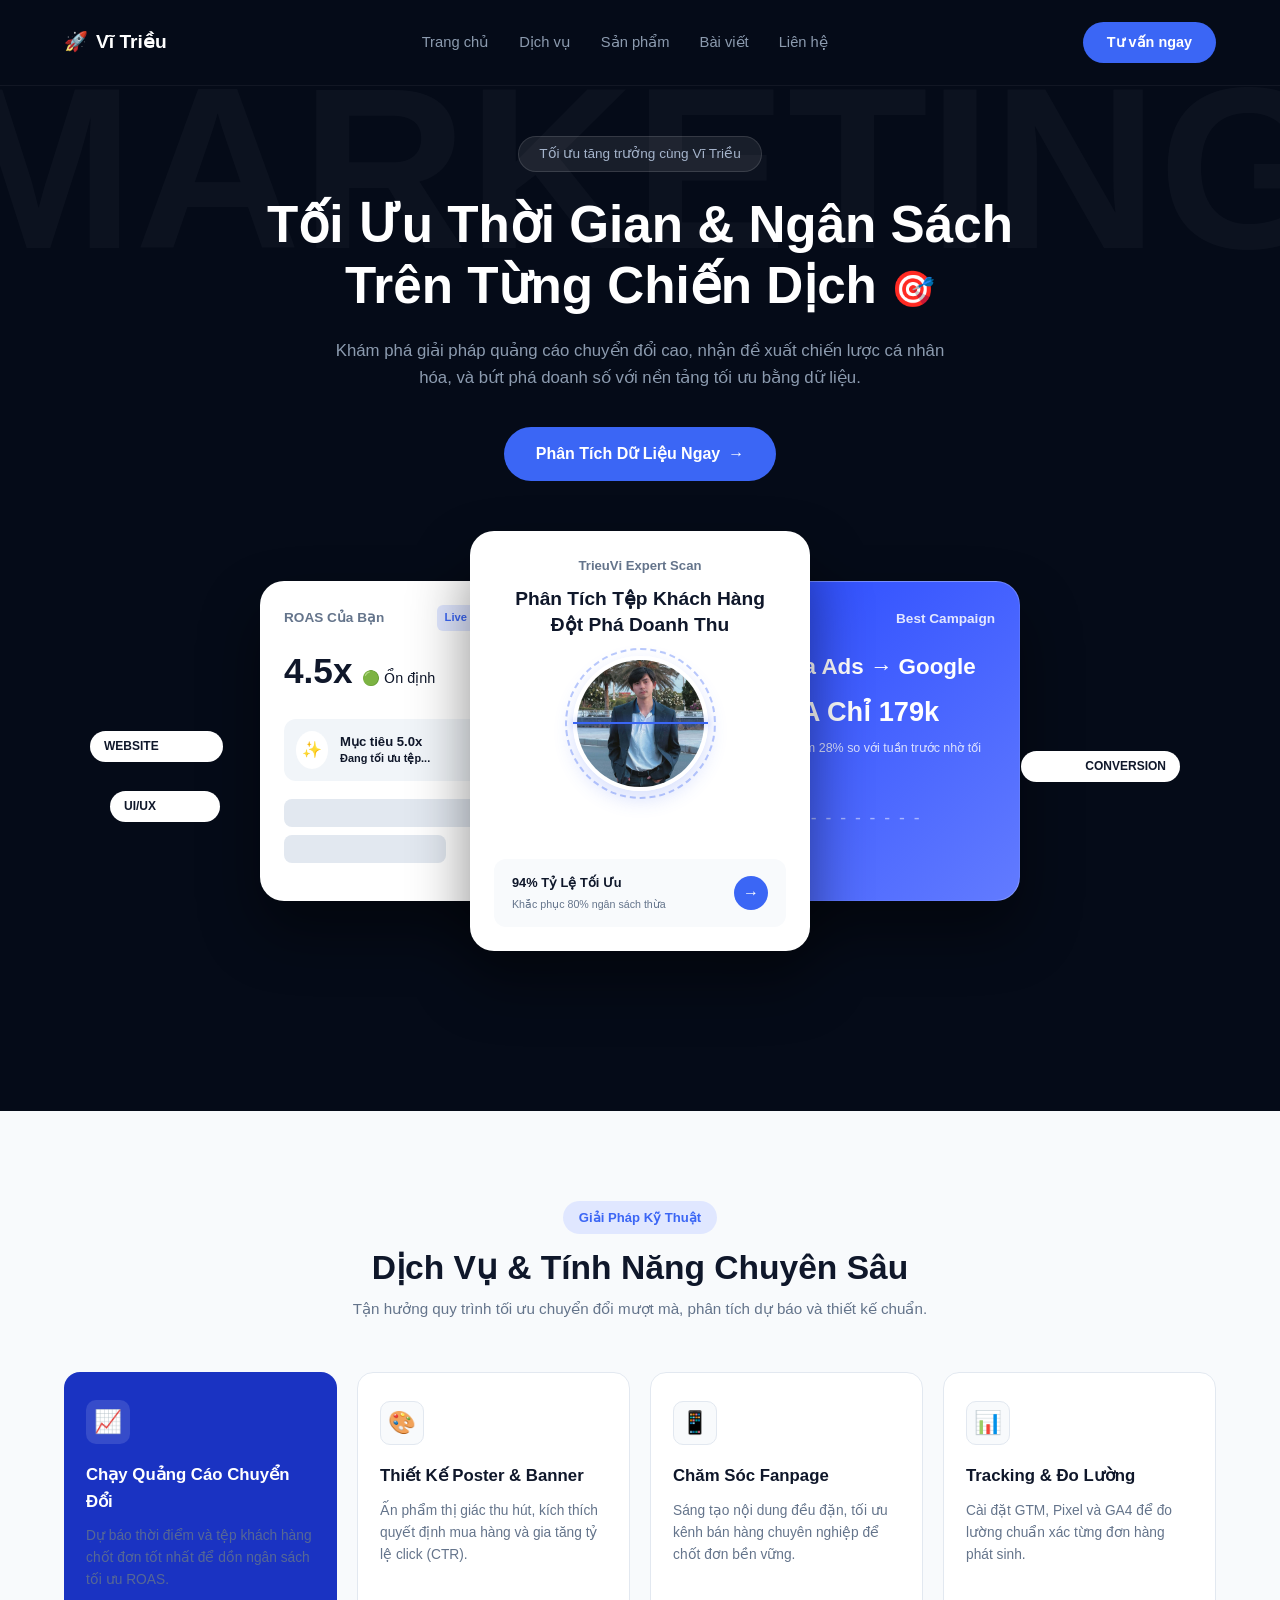
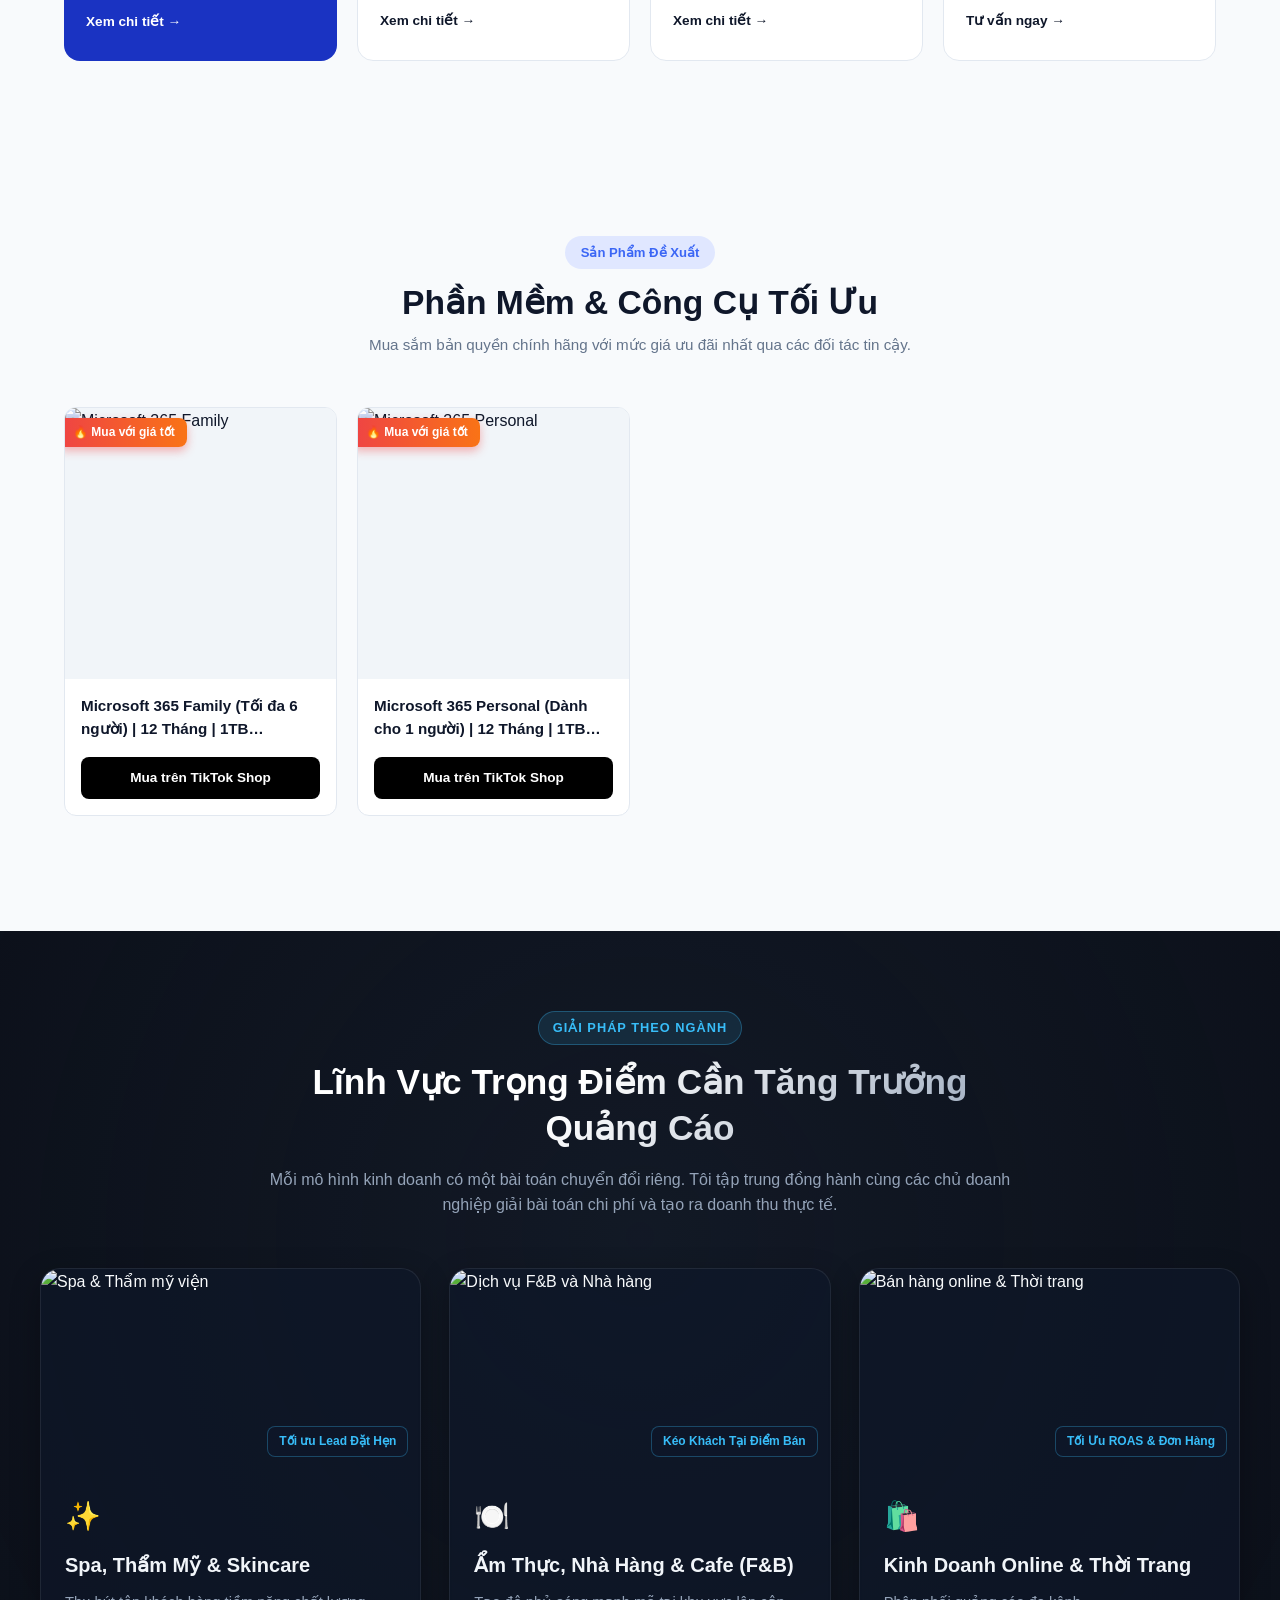
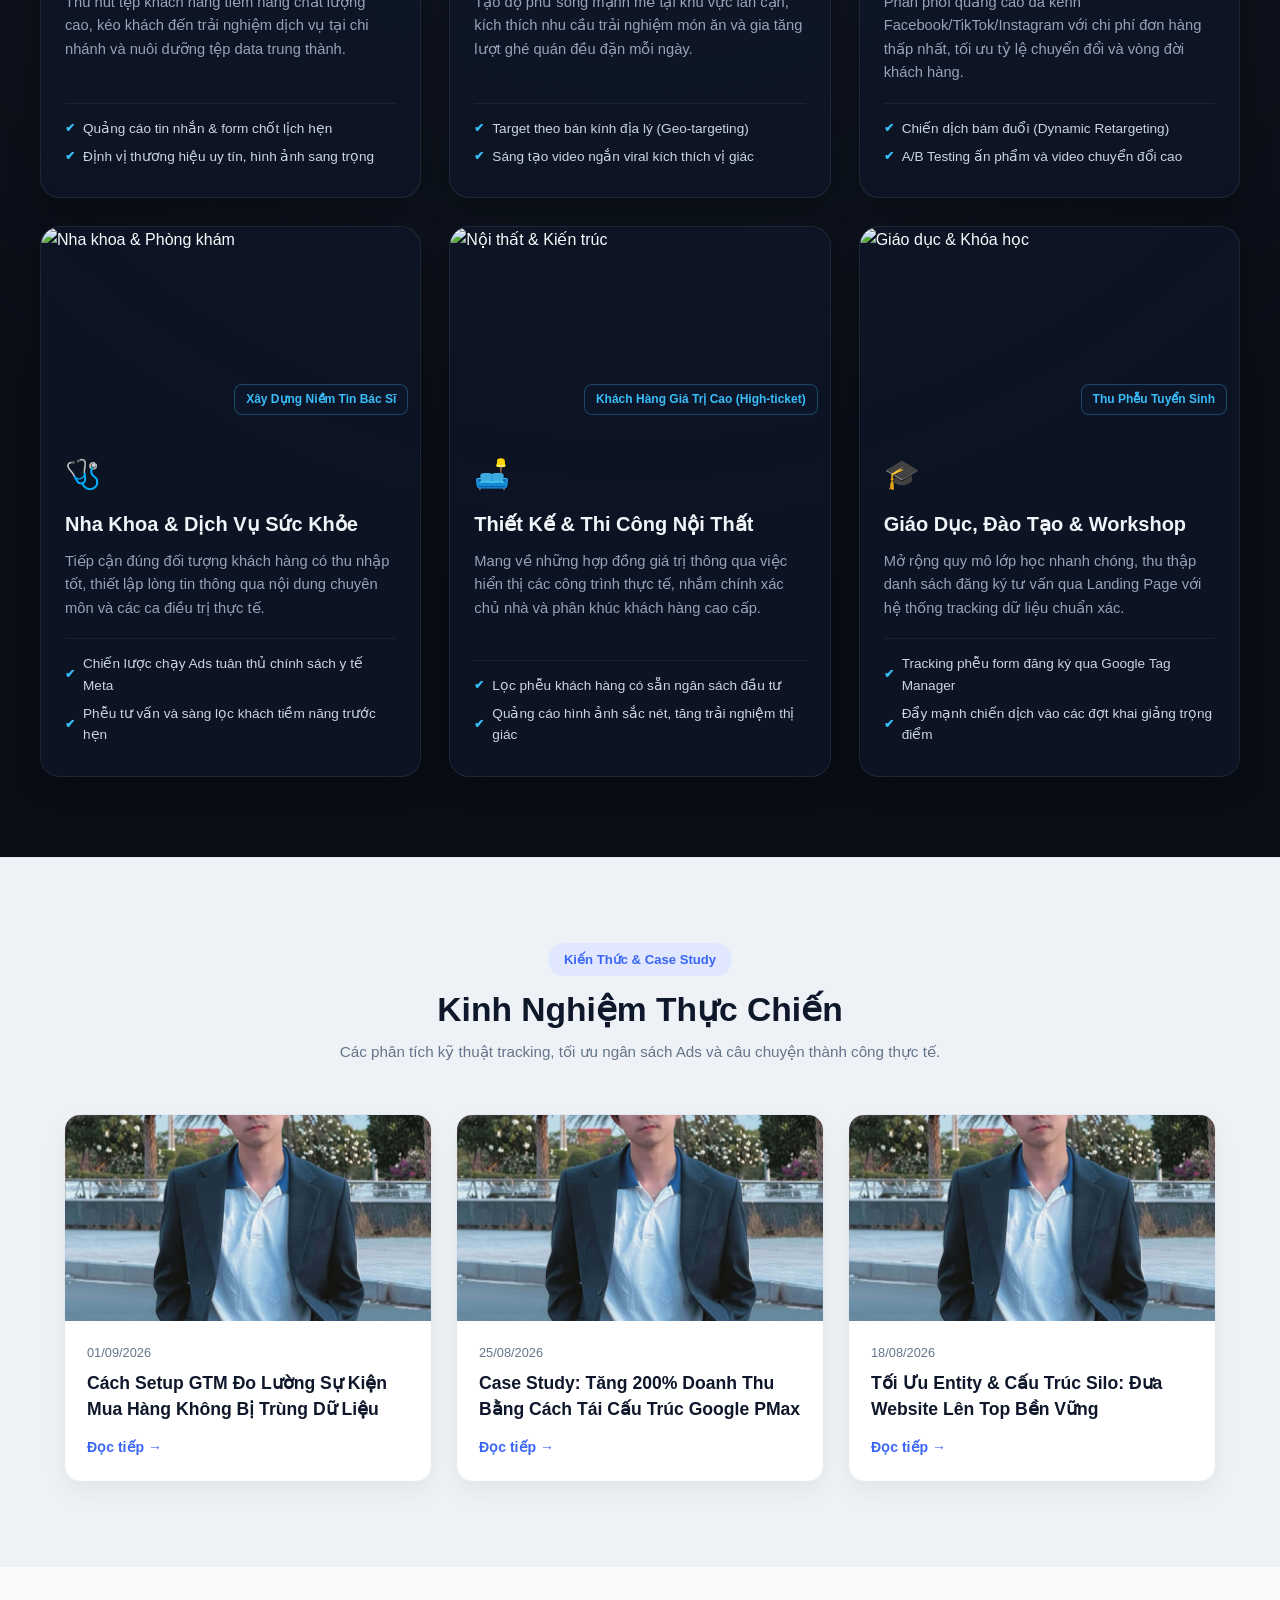
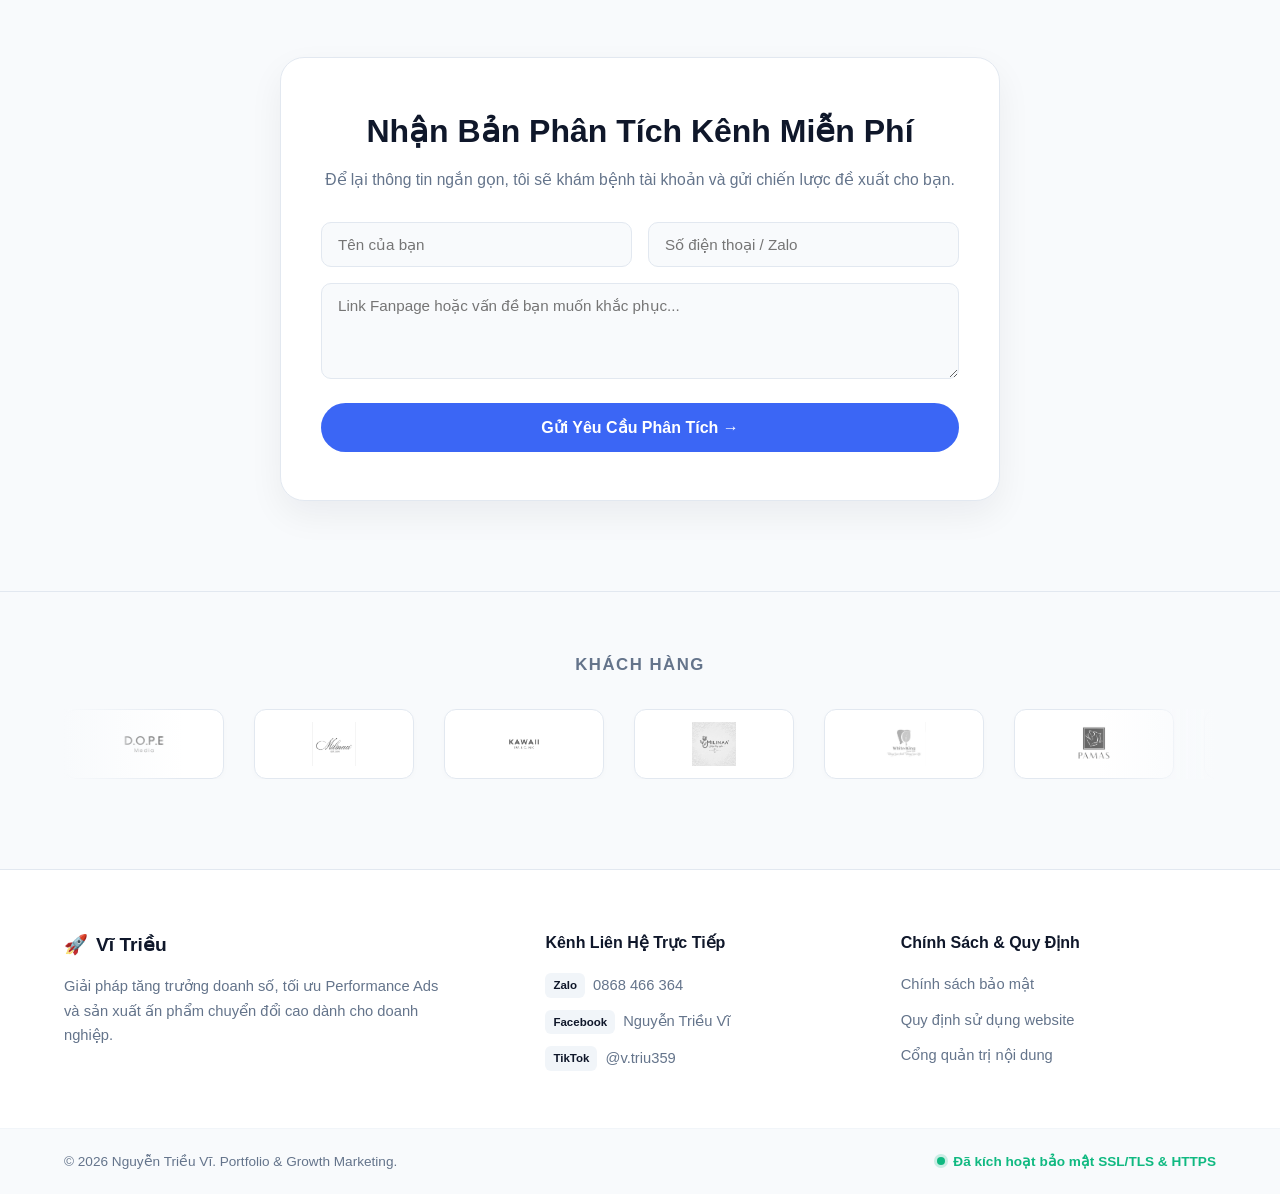
==== index.html @ 89d86435 "update thumbnail 2" ====
<!DOCTYPE html>
<html lang="vi">
<!DOCTYPE html>
<html lang="vi">
<!DOCTYPE html>
<html lang="vi">
<head>
  <meta charset="UTF-8">
  <meta name="viewport" content="width=device-width, initial-scale=1.0">
  <title>Nguyễn Triều Vĩ | Growth Marketing & Performance Ads</title>
  <meta name="description" content="Tối ưu chi phí quảng cáo, thiết kế ấn phẩm chuyển đổi cao và tracking chuẩn xác.">

  <!-- Open Graph / Facebook Thumbnail -->
  <meta property="og:type" content="website">
  <meta property="og:url" content="https://vitrieu.cloud/">
  <meta property="og:title" content="Nguyễn Triều Vĩ | Growth Marketing & Performance Ads">
  <meta property="og:description" content="Tối ưu chi phí quảng cáo, thiết kế ấn phẩm chuyển đổi cao và tracking chuẩn xác.">
  <meta property="og:image" content="https://vitrieu.cloud/images/vitrieuthumbnailwebsitehienthi.jpg">
  <meta property="og:image:width" content="1200">
  <meta property="og:image:height" content="630">

  <!-- CSS -->
  <link rel="stylesheet" href="css/style.css?v=3.0">
</head>
<body>

  <!-- ================= HEADER ================= -->
  <header class="header">
    <div class="container nav-wrap fade-in-down">
      <a href="index.html" class="logo">
        <span class="logo-icon">🚀</span>
        Vĩ Triều
      </a>

      <nav class="nav-menu" id="nav-menu">
        <a href="#home">Trang chủ</a>
        <a href="#features">Dịch vụ</a>
        <a href="#products">Sản phẩm</a>
        <a href="#articles">Bài viết</a>
        <a href="#contact">Liên hệ</a>
      </nav>

      <div class="nav-auth">
        <a href="#contact" class="nav-cta">Tư vấn ngay</a>
      </div>
    </div>
  </header>

  <main>
    <!-- ================= HERO SECTION ================= -->
    <section id="home" class="hero">
      <div class="bg-watermark">MARKETING</div>
      
      <div class="container hero-container">
        <div class="hero-text-content fade-in-up">
          <div class="hero-tag">Tối ưu tăng trưởng cùng Vĩ Triều</div>
          <h1>Tối Ưu Thời Gian & Ngân Sách <br> <span>Trên Từng Chiến Dịch</span> <span class="emoji">🎯</span></h1>
          <p class="hero-desc">
            Khám phá giải pháp quảng cáo chuyển đổi cao, nhận đề xuất chiến lược cá nhân hóa, và bứt phá doanh số với nền tảng tối ưu bằng dữ liệu.
          </p>
          <a href="#contact" class="btn btn-primary pulse-btn">
            Phân Tích Dữ Liệu Ngay <span class="arrow">→</span>
          </a>
        </div>

        <!-- CỤM 3 THẺ MOCKUP -->
        <div class="hero-mockup-cluster">
          <div class="floating-tag tag-website"><span>WEBSITE</span> <div class="line"></div></div>
          <div class="floating-tag tag-ui"><span>UI/UX</span> <div class="line"></div></div>
          <div class="floating-tag tag-booking"><div class="line line-right"></div> <span>CONVERSION</span></div>

          <div class="mockup-card card-left float-anim-1">
            <div class="c-head">
              <span class="c-title">ROAS Của Bạn</span>
              <span class="c-badge">Live Update</span>
            </div>
            <strong class="c-number">4.5x <span>🟢 Ổn định</span></strong>
            <div class="c-progress">
              <span class="p-icon">✨</span>
              <div class="p-text">Mục tiêu 5.0x <br> <small>Đang tối ưu tệp...</small></div>
              <span class="arrow-sm">→</span>
            </div>
            <div class="skeleton-bars"><div class="bar bar-1"></div><div class="bar bar-2"></div></div>
          </div>

          <div class="mockup-card card-center float-anim-2">
            <div class="c-title-center">TrieuVi Expert Scan</div>
            <h3>Phân Tích Tệp Khách Hàng <br> Đột Phá Doanh Thu</h3>
            <div class="center-avatar-wrapper">
              <div class="radar-ring"></div>
              <img src="images/hinh vi nguyen trang chu.jpg" alt="Nguyễn Triều Vĩ" class="center-photo">
              <div class="scan-line"></div>
            </div>
            <div class="center-footer-img">
              <span>94% Tỷ Lệ Tối Ưu <br><small>Khắc phục 80% ngân sách thừa</small></span>
              <div class="c-btn-circle" style="background:#3b66f5; color:#fff;">→</div>
            </div>
          </div>

          <div class="mockup-card card-right float-anim-3">
            <div class="c-head">
              <span class="icon">⭐</span>
              <span class="c-title text-white">Best Campaign</span>
            </div>
            <div class="c-route">Meta Ads <span>→</span> Google</div>
            <strong class="c-price">CPA Chỉ 179k</strong>
            <p class="c-saving">Tiết kiệm 28% so với tuần trước nhờ tối ưu</p>
            <div class="dotted-path"><span>✈️</span> - - - - - - - - -</div>
          </div>
        </div>
      </div>
    </section>

    <!-- ================= DỊCH VỤ - BENTO GRID ================= -->
    <section id="features" class="features-section">
      <div class="container">
        <div class="section-header dark-text fade-in-up">
          <span class="badge-pill">Giải Pháp Kỹ Thuật</span>
          <h2>Dịch Vụ & Tính Năng Chuyên Sâu</h2>
          <p>Tận hưởng quy trình tối ưu chuyển đổi mượt mà, phân tích dự báo và thiết kế chuẩn.</p>
        </div>

        <div class="bento-grid fade-in-up">
          <div class="bento-item bento-primary hover-scale">
            <div class="b-icon">📈</div>
            <h3>Chạy Quảng Cáo Chuyển Đổi</h3>
            <p>Dự báo thời điểm và tệp khách hàng chốt đơn tốt nhất để dồn ngân sách tối ưu ROAS.</p>
            <a href="dich-vu.html?file=chay-quang-cao.json" class="b-link">Xem chi tiết →</a>
          </div>
          <div class="bento-item hover-scale">
            <div class="b-icon light-icon">🎨</div>
            <h3>Thiết Kế Poster & Banner</h3>
            <p>Ấn phẩm thị giác thu hút, kích thích quyết định mua hàng và gia tăng tỷ lệ click (CTR).</p>
            <a href="dich-vu.html?file=thiet-ke-poster.json" class="b-link">Xem chi tiết →</a>
          </div>
          <div class="bento-item hover-scale">
            <div class="b-icon light-icon">📱</div>
            <h3>Chăm Sóc Fanpage</h3>
            <p>Sáng tạo nội dung đều đặn, tối ưu kênh bán hàng chuyên nghiệp để chốt đơn bền vững.</p>
            <a href="dich-vu.html?file=cham-soc-fanpage.json" class="b-link">Xem chi tiết →</a>
          </div>
          <div class="bento-item hover-scale">
            <div class="b-icon light-icon">📊</div>
            <h3>Tracking & Đo Lường</h3>
            <p>Cài đặt GTM, Pixel và GA4 để đo lường chuẩn xác từng đơn hàng phát sinh.</p>
            <a href="#contact" class="b-link">Tư vấn ngay →</a>
          </div>
        </div>
      </div>
    </section>

    <!-- ================= SẢN PHẨM AFFILIATE (TIẾP THỊ LIÊN KẾT) ================= -->
    <section id="products" class="affiliate-section">
      <div class="container">
        <div class="section-header dark-text fade-in-up">
          <span class="badge-pill">Sản Phẩm Đề Xuất</span>
          <h2>Phần Mềm & Công Cụ Tối Ưu</h2>
          <p>Mua sắm bản quyền chính hãng với mức giá ưu đãi nhất qua các đối tác tin cậy.</p>
        </div>

        <div class="product-grid fade-in-up" id="affiliate-grid">
          
          <!-- Sản phẩm 1: Office 365 Family -->
          <div class="product-card">
            <div class="p-badge-hot">🔥 Mua với giá tốt</div>
            <div class="p-thumb">
              <img src="https://images.unsplash.com/photo-1633419461186-7d40a38105ec?auto=format&fit=crop&w=600&q=80" alt="Microsoft 365 Family" loading="lazy">
            </div>
            <div class="p-info">
              <h3 class="p-title">Microsoft 365 Family (Tối đa 6 người) | 12 Tháng | 1TB OneDrive / Người</h3>
              <a href="https://shop.tiktok.com/vn/pdp/1733012588928599643?_d=egfie7j5c4c526&_svg=1&chain_key=%7B%22t%22%3A1%2C%22k%22%3A%22000000000000000007682686212016801543%22%2C%22sc%22%3A%22copy%22%7D&checksum=90da6880e80607fc894436e0d2a92c49cf9219a5183ea6877ffd0f6ae5c69792" target="_blank" rel="noopener noreferrer" class="btn-buy-tiktok">
                Mua trên TikTok Shop
              </a>
            </div>
          </div>

          <!-- Sản phẩm 2: Office 365 Personal -->
          <div class="product-card">
            <div class="p-badge-hot">🔥 Mua với giá tốt</div>
            <div class="p-thumb">
              <img src="https://images.unsplash.com/photo-1633419461186-7d40a38105ec?auto=format&fit=crop&w=600&q=80" alt="Microsoft 365 Personal" loading="lazy">
            </div>
            <div class="p-info">
              <h3 class="p-title">Microsoft 365 Personal (Dành cho 1 người) | 12 Tháng | 1TB OneDrive</h3>
              <a href="https://shop.tiktok.com/vn/pdp/1733014327415375451?_d=egfie7j5c4c526&_svg=1&chain_key=%7B%22t%22%3A1%2C%22k%22%3A%22000000000000000007682686412320704263%22%2C%22sc%22%3A%22copy%22%7D&checksum=d5154ec7d75bb4d2fb64f416f90c8eaab74c89231bc7709baec65e574d3363bc" target="_blank" rel="noopener noreferrer" class="btn-buy-tiktok">
                Mua trên TikTok Shop
              </a>
            </div>
          </div>

        </div>

        <!-- Nút Xem Thêm (Sẽ tự động hiện khi có >10 sản phẩm) -->
        <div class="show-more-wrap">
          <button id="btn-show-more" class="btn-show-more" style="display: none;">Xem tất cả sản phẩm <span>▼</span></button>
        </div>
      </div>
    </section>
<!-- ================= KHU VỰC KHÁCH HÀNG MỤC TIÊU & NGÀNH HÀNG ================= -->
<section class="target-industries-section" id="target-industries">
  <div class="target-container">
    
    <!-- Tiêu đề khu vực -->
    <div class="target-header">
      <span class="target-badge">GIẢI PHÁP THEO NGÀNH</span>
      <h2 class="target-title">Lĩnh Vực Trọng Điểm Cần Tăng Trưởng Quảng Cáo</h2>
      <p class="target-subtitle">
        Mỗi mô hình kinh doanh có một bài toán chuyển đổi riêng. Tôi tập trung đồng hành cùng các chủ doanh nghiệp giải bài toán chi phí và tạo ra doanh thu thực tế.
      </p>
    </div>

    <!-- Lưới danh sách 6 ngành nghề cốt lõi -->
    <div class="target-grid">
      
      <!-- 1. Spa & Thẩm mỹ viện -->
      <div class="target-card">
        <div class="target-img-box">
          <img src="https://images.unsplash.com/photo-1540555700478-4be289fbecef?auto=format&fit=crop&w=700&q=80" alt="Spa & Thẩm mỹ viện" loading="lazy">
          <span class="card-tag">Tối ưu Lead Đặt Hẹn</span>
        </div>
        <div class="target-content">
          <div class="target-icon">✨</div>
          <h3>Spa, Thẩm Mỹ & Skincare</h3>
          <p>Thu hút tệp khách hàng tiềm năng chất lượng cao, kéo khách đến trải nghiệm dịch vụ tại chi nhánh và nuôi dưỡng tệp data trung thành.</p>
          <ul class="target-features">
            <li>Quảng cáo tin nhắn & form chốt lịch hẹn</li>
            <li>Định vị thương hiệu uy tín, hình ảnh sang trọng</li>
          </ul>
        </div>
      </div>

      <!-- 2. Ẩm thực & F&B -->
      <div class="target-card">
        <div class="target-img-box">
          <img src="https://images.unsplash.com/photo-1517248135467-4c7edcad34c4?auto=format&fit=crop&w=700&q=80" alt="Dịch vụ F&B và Nhà hàng" loading="lazy">
          <span class="card-tag">Kéo Khách Tại Điểm Bán</span>
        </div>
        <div class="target-content">
          <div class="target-icon">🍽️</div>
          <h3>Ẩm Thực, Nhà Hàng & Cafe (F&B)</h3>
          <p>Tạo độ phủ sóng mạnh mẽ tại khu vực lân cận, kích thích nhu cầu trải nghiệm món ăn và gia tăng lượt ghé quán đều đặn mỗi ngày.</p>
          <ul class="target-features">
            <li>Target theo bán kính địa lý (Geo-targeting)</li>
            <li>Sáng tạo video ngắn viral kích thích vị giác</li>
          </ul>
        </div>
      </div>

      <!-- 3. Thời trang & Bán hàng Online -->
      <div class="target-card">
        <div class="target-img-box">
          <img src="https://images.unsplash.com/photo-1441986300917-64674bd600d8?auto=format&fit=crop&w=700&q=80" alt="Bán hàng online & Thời trang" loading="lazy">
          <span class="card-tag">Tối Ưu ROAS & Đơn Hàng</span>
        </div>
        <div class="target-content">
          <div class="target-icon">🛍️</div>
          <h3>Kinh Doanh Online & Thời Trang</h3>
          <p>Phân phối quảng cáo đa kênh Facebook/TikTok/Instagram với chi phí đơn hàng thấp nhất, tối ưu tỷ lệ chuyển đổi và vòng đời khách hàng.</p>
          <ul class="target-features">
            <li>Chiến dịch bám đuổi (Dynamic Retargeting)</li>
            <li>A/B Testing ấn phẩm và video chuyển đổi cao</li>
          </ul>
        </div>
      </div>

      <!-- 4. Nha khoa & Y tế Phòng khám -->
      <div class="target-card">
        <div class="target-img-box">
          <img src="https://images.unsplash.com/photo-1629909613654-28e377c37b09?auto=format&fit=crop&w=700&q=80" alt="Nha khoa & Phòng khám" loading="lazy">
          <span class="card-tag">Xây Dựng Niềm Tin Bác Sĩ</span>
        </div>
        <div class="target-content">
          <div class="target-icon">🩺</div>
          <h3>Nha Khoa & Dịch Vụ Sức Khỏe</h3>
          <p>Tiếp cận đúng đối tượng khách hàng có thu nhập tốt, thiết lập lòng tin thông qua nội dung chuyên môn và các ca điều trị thực tế.</p>
          <ul class="target-features">
            <li>Chiến lược chạy Ads tuân thủ chính sách y tế Meta</li>
            <li>Phễu tư vấn và sàng lọc khách tiềm năng trước hẹn</li>
          </ul>
        </div>
      </div>

      <!-- 5. Thiết kế Kiến trúc & Nội thất -->
      <div class="target-card">
        <div class="target-img-box">
          <img src="https://images.unsplash.com/photo-1618221195710-dd6b41faaea6?auto=format&fit=crop&w=700&q=80" alt="Nội thất & Kiến trúc" loading="lazy">
          <span class="card-tag">Khách Hàng Giá Trị Cao (High-ticket)</span>
        </div>
        <div class="target-content">
          <div class="target-icon">🛋️</div>
          <h3>Thiết Kế & Thi Công Nội Thất</h3>
          <p>Mang về những hợp đồng giá trị thông qua việc hiển thị các công trình thực tế, nhắm chính xác chủ nhà và phân khúc khách hàng cao cấp.</p>
          <ul class="target-features">
            <li>Lọc phễu khách hàng có sẵn ngân sách đầu tư</li>
            <li>Quảng cáo hình ảnh sắc nét, tăng trải nghiệm thị giác</li>
          </ul>
        </div>
      </div>

      <!-- 6. Đào tạo, Khóa học & Workshop -->
      <div class="target-card">
        <div class="target-img-box">
          <img src="https://images.unsplash.com/photo-1524178232363-1fb2b075b655?auto=format&fit=crop&w=700&q=80" alt="Giáo dục & Khóa học" loading="lazy">
          <span class="card-tag">Thu Phễu Tuyển Sinh</span>
        </div>
        <div class="target-content">
          <div class="target-icon">🎓</div>
          <h3>Giáo Dục, Đào Tạo & Workshop</h3>
          <p>Mở rộng quy mô lớp học nhanh chóng, thu thập danh sách đăng ký tư vấn qua Landing Page với hệ thống tracking dữ liệu chuẩn xác.</p>
          <ul class="target-features">
            <li>Tracking phễu form đăng ký qua Google Tag Manager</li>
            <li>Đẩy mạnh chiến dịch vào các đợt khai giảng trọng điểm</li>
          </ul>
        </div>
      </div>

    </div>
  </div>
</section>

<!-- CSS GIAO DIỆN & HIỆU ỨNG (Gắn liền hoặc chuyển vào file style.css) -->
<style>
.target-industries-section {
  padding: 80px 20px;
  background: radial-gradient(circle at 50% 20%, rgba(30, 41, 59, 0.4), transparent 70%), #0a0e17;
  color: #f8fafc;
  font-family: inherit;
}

.target-container {
  max-width: 1200px;
  margin: 0 auto;
}

.target-header {
  text-align: center;
  max-width: 750px;
  margin: 0 auto 50px auto;
}

.target-badge {
  display: inline-block;
  padding: 6px 14px;
  font-size: 0.8rem;
  font-weight: 700;
  letter-spacing: 1px;
  color: #38bdf8;
  background: rgba(56, 189, 248, 0.12);
  border: 1px solid rgba(56, 189, 248, 0.3);
  border-radius: 9999px;
  margin-bottom: 14px;
  text-transform: uppercase;
}

.target-title {
  font-size: 2.2rem;
  font-weight: 800;
  line-height: 1.3;
  margin-bottom: 16px;
  background: linear-gradient(135deg, #ffffff 40%, #94a3b8);
  -webkit-background-clip: text;
  -webkit-text-fill-color: transparent;
}

.target-subtitle {
  font-size: 1rem;
  color: #94a3b8;
  line-height: 1.6;
}

/* Lưới hiển thị 3 cột */
.target-grid {
  display: grid;
  grid-template-columns: repeat(auto-fit, minmax(340px, 1fr));
  gap: 28px;
}

/* Card với hiệu ứng Glassmorphism */
.target-card {
  background: rgba(15, 23, 42, 0.65);
  border: 1px solid rgba(255, 255, 255, 0.08);
  border-radius: 20px;
  overflow: hidden;
  box-shadow: 0 10px 30px rgba(0, 0, 0, 0.3);
  transition: all 0.4s cubic-bezier(0.16, 1, 0.3, 1);
  display: flex;
  flex-direction: column;
}

/* Hiệu ứng nổi lên và phát sáng viền khi Hover */
.target-card:hover {
  transform: translateY(-8px);
  border-color: rgba(56, 189, 248, 0.45);
  box-shadow: 0 20px 35px -10px rgba(56, 189, 248, 0.2), 0 0 15px rgba(56, 189, 248, 0.15);
}

/* Khung ảnh & Zoom nhẹ khi hover */
.target-img-box {
  position: relative;
  width: 100%;
  height: 200px;
  overflow: hidden;
}

.target-img-box img {
  width: 100%;
  height: 100%;
  object-fit: cover;
  transition: transform 0.6s ease;
}

.target-card:hover .target-img-box img {
  transform: scale(1.08);
}

.card-tag {
  position: absolute;
  bottom: 12px;
  right: 12px;
  background: rgba(15, 23, 42, 0.85);
  backdrop-filter: blur(8px);
  color: #38bdf8;
  font-size: 0.75rem;
  font-weight: 600;
  padding: 5px 11px;
  border-radius: 8px;
  border: 1px solid rgba(56, 189, 248, 0.3);
}

/* Phần nội dung của card */
.target-content {
  padding: 24px;
  display: flex;
  flex-direction: column;
  flex-grow: 1;
}

.target-icon {
  font-size: 1.8rem;
  margin-bottom: 10px;
}

.target-content h3 {
  font-size: 1.25rem;
  font-weight: 700;
  color: #f1f5f9;
  margin-bottom: 10px;
}

.target-content p {
  font-size: 0.92rem;
  color: #94a3b8;
  line-height: 1.6;
  margin-bottom: 18px;
  flex-grow: 1;
}

.target-features {
  list-style: none;
  padding: 0;
  margin: 0;
  border-top: 1px solid rgba(255, 255, 255, 0.06);
  padding-top: 14px;
}

.target-features li {
  font-size: 0.85rem;
  color: #cbd5e1;
  margin-bottom: 6px;
  display: flex;
  align-items: center;
}

.target-features li::before {
  content: "✔";
  color: #38bdf8;
  font-size: 0.75rem;
  margin-right: 8px;
  font-weight: bold;
}

@media (max-width: 768px) {
  .target-title { font-size: 1.8rem; }
  .target-grid { grid-template-columns: 1fr; }
}
</style>
    <!-- ================= BÀI VIẾT & CASE STUDY ================= -->
    <section id="articles" class="articles-section">
      <div class="container">
        <div class="section-header dark-text fade-in-up">
          <span class="badge-pill">Kiến Thức & Case Study</span>
          <h2>Kinh Nghiệm Thực Chiến</h2>
          <p>Các phân tích kỹ thuật tracking, tối ưu ngân sách Ads và câu chuyện thành công thực tế.</p>
        </div>
        <div id="posts-container" class="grid grid-3 fade-in-up">
          <p id="loading-text" style="grid-column: 1/-1; text-align: center;">Đang tải danh sách bài viết...</p>
        </div>
      </div>
    </section>

    <!-- ================= FORM LIÊN HỆ ================= -->
    <section id="contact" class="contact-section">
      <div class="container">
        <div class="contact-card fade-in-up">
          <h2>Nhận Bản Phân Tích Kênh Miễn Phí</h2>
          <p>Để lại thông tin ngắn gọn, tôi sẽ khám bệnh tài khoản và gửi chiến lược đề xuất cho bạn.</p>
          <form class="contact-form">
            <div class="form-row">
              <input type="text" placeholder="Tên của bạn" required>
              <input type="tel" placeholder="Số điện thoại / Zalo" required>
            </div>
            <textarea rows="4" placeholder="Link Fanpage hoặc vấn đề bạn muốn khắc phục..." required></textarea>
            <button type="submit" class="btn btn-primary btn-block pulse-btn">
              Gửi Yêu Cầu Phân Tích →
            </button>
          </form>
        </div>
      </div>
    </section>

    <!-- ================= KHÁCH HÀNG ================= -->
    <section id="clients" class="clients-section">
      <div class="container">
        <h2 class="client-title fade-in-up">Khách Hàng</h2>
        <div class="logo-marquee fade-in-up">
          <div class="marquee-track">
            <!-- VÒNG 1 -->
            <div class="client-logo"><img src="images/300576393_414630707322796_7132533754575712031_n.png" alt="Khách hàng 1"></div>
            <div class="client-logo"><img src="images/480268712_1591300624920327_9069819761855290164_n.jpg" alt="Khách hàng 2"></div>
            <div class="client-logo"><img src="images/494635766_9930476700344089_5140433360036328942_n.jpg" alt="Khách hàng 3"></div>
            <div class="client-logo"><img src="images/701260303_1376539384508742_583682480014907276_n.jpg" alt="Khách hàng 4"></div>
            <div class="client-logo"><img src="images/images (1).jpg" alt="Khách hàng 5"></div>
            <div class="client-logo"><img src="images/images (1).png" alt="Khách hàng 6"></div>
            <div class="client-logo"><img src="images/logo-bibica-01.webp" alt="Khách hàng 7"></div>
            <div class="client-logo"><img src="images/logo.png" alt="Khách hàng 8"></div>
            <div class="client-logo"><img src="images/Vien-Logo Thu Am Viet-min.png" alt="Khách hàng 9"></div>
            <div class="client-logo"><img src="images/images (3).jpg" alt="Khách hàng 10"></div>
            <!-- VÒNG 2 -->
            <div class="client-logo"><img src="images/300576393_414630707322796_7132533754575712031_n.png" alt="Khách hàng 1"></div>
            <div class="client-logo"><img src="images/480268712_1591300624920327_9069819761855290164_n.jpg" alt="Khách hàng 2"></div>
            <div class="client-logo"><img src="images/494635766_9930476700344089_5140433360036328942_n.jpg" alt="Khách hàng 3"></div>
            <div class="client-logo"><img src="images/701260303_1376539384508742_583682480014907276_n.jpg" alt="Khách hàng 4"></div>
            <div class="client-logo"><img src="images/images (1).jpg" alt="Khách hàng 5"></div>
            <div class="client-logo"><img src="images/images (1).png" alt="Khách hàng 6"></div>
            <div class="client-logo"><img src="images/logo-bibica-01.webp" alt="Khách hàng 7"></div>
            <div class="client-logo"><img src="images/logo.png" alt="Khách hàng 8"></div>
            <div class="client-logo"><img src="images/Vien-Logo Thu Am Viet-min.png" alt="Khách hàng 9"></div>
            <div class="client-logo"><img src="images/images (3).jpg" alt="Khách hàng 10"></div>
          </div>
        </div>
      </div>
    </section>
  </main>

  <!-- ================= FOOTER ================= -->
  <footer class="footer">
    <div class="container footer-grid">
      <div class="footer-brand">
        <a href="index.html" class="logo"><span class="logo-icon">🚀</span> Vĩ Triều</a>
        <p class="footer-bio">Giải pháp tăng trưởng doanh số, tối ưu Performance Ads và sản xuất ấn phẩm chuyển đổi cao dành cho doanh nghiệp.</p>
      </div>
      <div class="footer-col">
        <h4>Kênh Liên Hệ Trực Tiếp</h4>
        <ul class="footer-links-list">
          <li><a href="https://zalo.me/0868466364" target="_blank" rel="noopener noreferrer" class="social-link zalo-link"><span class="social-badge">Zalo</span> 0868 466 364</a></li>
          <li><a href="https://www.facebook.com/nguyentrieu.vi.50746" target="_blank" rel="noopener noreferrer" class="social-link fb-link"><span class="social-badge">Facebook</span> Nguyễn Triều Vĩ</a></li>
          <li><a href="https://www.tiktok.com/@v.triu359" target="_blank" rel="noopener noreferrer" class="social-link tiktok-link"><span class="social-badge">TikTok</span> @v.triu359</a></li>
        </ul>
      </div>
      <div class="footer-col">
        <h4>Chính Sách & Quy Định</h4>
        <ul class="footer-links-list">
          <li><a href="chinh-sach-bao-mat.html">Chính sách bảo mật</a></li>
          <li><a href="quy-dinh-su-dung.html">Quy định sử dụng website</a></li>
          <li><a href="/admin/">Cổng quản trị nội dung</a></li>
        </ul>
      </div>
    </div>
    <div class="footer-bottom">
      <div class="container footer-bottom-wrap">
        <p>&copy; 2026 Nguyễn Triều Vĩ. Portfolio & Growth Marketing.</p>
        <div class="security-status"><span class="sec-dot"></span> Đã kích hoạt bảo mật SSL/TLS & HTTPS</div>
      </div>
    </div>
  </footer>

  <!-- Tích hợp tính năng sổ xuống cho Sản phẩm Affiliate -->
  <script>
    document.addEventListener("DOMContentLoaded", function() {
      const grid = document.getElementById("affiliate-grid");
      if(!grid) return;
      const cards = grid.querySelectorAll(".product-card");
      const btn = document.getElementById("btn-show-more");
      
      const MAX_ITEMS = 10;

      if (cards.length > MAX_ITEMS) {
        btn.style.display = "inline-flex";
        for (let i = MAX_ITEMS; i < cards.length; i++) {
          cards[i].classList.add("hidden-item");
        }
      }

      btn.addEventListener("click", function() {
        const hiddenCards = grid.querySelectorAll(".hidden-item");
        if (hiddenCards.length > 0) {
          hiddenCards.forEach(c => c.classList.remove("hidden-item"));
          btn.innerHTML = 'Thu gọn lại <span>▲</span>';
        } else {
          for (let i = MAX_ITEMS; i < cards.length; i++) {
            cards[i].classList.add("hidden-item");
          }
          btn.innerHTML = 'Xem tất cả sản phẩm <span>▼</span>';
          grid.scrollIntoView({ behavior: "smooth", block: "center" });
        }
      });
    });
  </script>
  
  <script src="js/main.js?v=3.0"></script>
</body>
</html>
---- css/style.css ----
/* ==========================================================================
   1. HỆ THỐNG BIẾN & THIẾT LẬP NỀN TẢNG
   ========================================================================== */
:root {
  --bg-navy: #050b18;          
  --blue-primary: #3b66f5;     
  --blue-gradient: linear-gradient(135deg, #2b4cff, #627bff);
  --text-light: #ffffff;
  --text-gray-dark: #8c9baf;
  
  --bg-white: #f8fafc;
  --card-white: #ffffff;
  --text-dark: #0f172a;
  --text-gray-light: #64748b;
  --border-color: #e2e8f0;
  
  --radius-xl: 24px;
  --radius-lg: 16px;
  --radius-md: 10px;
  
  --shadow-mockup: 0 30px 60px rgba(0, 0, 0, 0.45);
  --shadow-bento: 0 10px 25px rgba(15, 23, 42, 0.05);
  --transition: all 0.25s cubic-bezier(0.16, 1, 0.3, 1);
}

*, *::before, *::after { 
  margin: 0; 
  padding: 0; 
  box-sizing: border-box; 
}

html { 
  font-size: 16px; 
  scroll-behavior: smooth; 
}

body { 
  font-family: -apple-system, BlinkMacSystemFont, "Segoe UI", Roboto, Helvetica, Arial, sans-serif; 
  background: var(--bg-white); 
  color: var(--text-dark); 
  line-height: 1.6; 
  overflow-x: hidden; 
  -webkit-font-smoothing: antialiased;
}

.container { 
  max-width: 1200px; 
  margin: 0 auto; 
  padding: 0 24px; 
}

img { 
  max-width: 100%; 
  display: block; 
}

/* ==========================================================================
   2. HIỆU ỨNG CHUYỂN ĐỘNG (ANIMATIONS)
   ========================================================================== */
@keyframes fadeInUp {
  from { opacity: 0; transform: translateY(25px); }
  to { opacity: 1; transform: translateY(0); }
}

@keyframes fadeInDown {
  from { opacity: 0; transform: translateY(-25px); }
  to { opacity: 1; transform: translateY(0); }
}

@keyframes float1 { 
  0%, 100% { transform: translateY(0); } 
  50% { transform: translateY(-12px); } 
}

@keyframes float2 { 
  0%, 100% { transform: translateX(-50%) translateY(0); } 
  50% { transform: translateX(-50%) translateY(-15px); } 
}

@keyframes float3 { 
  0%, 100% { transform: translateY(0); } 
  50% { transform: translateY(-8px); } 
}

@keyframes scanLine { 
  0% { top: 0; opacity: 0; } 
  50% { opacity: 1; } 
  100% { top: 100%; opacity: 0; } 
}

@keyframes pulseGlow {
  0% { box-shadow: 0 0 0 0 rgba(59, 102, 245, 0.5); }
  70% { box-shadow: 0 0 0 14px rgba(59, 102, 245, 0); }
  100% { box-shadow: 0 0 0 0 rgba(59, 102, 245, 0); }
}

@keyframes spin { 
  100% { transform: rotate(360deg); } 
}

@keyframes scrollLogo {
  0% { transform: translateX(0); }
  100% { transform: translateX(calc(-50% - 15px)); }
}

.fade-in-up { animation: fadeInUp 0.7s cubic-bezier(0.16, 1, 0.3, 1) both; }
.fade-in-down { animation: fadeInDown 0.7s cubic-bezier(0.16, 1, 0.3, 1) both; }
.float-anim-1 { animation: float1 6s ease-in-out infinite; }
.float-anim-2 { animation: float2 5s ease-in-out infinite; }
.float-anim-3 { animation: float3 7s ease-in-out infinite; }
.pulse-btn { animation: pulseGlow 2.2s infinite; }

/* ==========================================================================
   3. THANH ĐIỀU HƯỚNG (HEADER)
   ========================================================================== */
.header { 
  background: var(--bg-navy); 
  padding: 22px 0; 
  border-bottom: 1px solid rgba(255, 255, 255, 0.05); 
  position: sticky;
  top: 0;
  z-index: 1000;
  backdrop-filter: blur(12px);
  -webkit-backdrop-filter: blur(12px);
}

.nav-wrap { 
  display: flex; 
  justify-content: space-between; 
  align-items: center; 
}

.logo { 
  display: flex; 
  align-items: center; 
  gap: 8px; 
  color: #ffffff; 
  font-size: 1.2rem; 
  font-weight: 800; 
  text-decoration: none; 
}

.nav-menu { 
  display: flex; 
  gap: 30px; 
}

.nav-menu a { 
  color: #8c9baf; 
  text-decoration: none; 
  font-size: 0.92rem; 
  font-weight: 500; 
  transition: var(--transition); 
}

.nav-menu a:hover { 
  color: #ffffff; 
}

.nav-auth { 
  display: flex; 
  align-items: center; 
  gap: 20px; 
}

.login-btn { 
  color: #ffffff; 
  text-decoration: none; 
  font-size: 0.9rem; 
  font-weight: 500; 
}

.nav-cta { 
  background: var(--blue-primary); 
  color: #ffffff; 
  text-decoration: none; 
  padding: 9px 24px; 
  border-radius: 99px; 
  font-weight: 600; 
  font-size: 0.9rem; 
  transition: var(--transition); 
}

.nav-cta:hover { 
  transform: scale(1.05); 
}

/* ==========================================================================
   4. HERO SECTION (DARK NAVY MOCKUP CLUSTER)
   ========================================================================== */
.hero { 
  position: relative; 
  background-color: var(--bg-navy); 
  padding: 50px 0 160px; 
  overflow: hidden; 
  text-align: center; 
}

.bg-watermark { 
  position: absolute; 
  top: -10%; 
  left: 50%; 
  transform: translateX(-50%); 
  font-size: 18vw; 
  font-weight: 900; 
  color: rgba(255, 255, 255, 0.03); 
  white-space: nowrap; 
  pointer-events: none; 
}

.hero-text-content { 
  position: relative; 
  z-index: 10; 
  margin-bottom: 50px; 
}

.hero-tag { 
  display: inline-block; 
  background: rgba(255, 255, 255, 0.08); 
  border: 1px solid rgba(255, 255, 255, 0.12); 
  color: #a5b4cb; 
  padding: 6px 20px; 
  border-radius: 99px; 
  font-size: 0.85rem; 
  margin-bottom: 22px; 
}

.hero h1 { 
  color: #ffffff; 
  font-size: clamp(2.3rem, 4vw, 3.6rem); 
  font-weight: 800; 
  line-height: 1.2; 
  margin-bottom: 20px; 
}

.hero h1 span { 
  color: #ffffff; 
}

.emoji { 
  font-size: 2.2rem; 
  vertical-align: middle; 
}

.hero-desc { 
  color: #8c9baf; 
  font-size: 1.05rem; 
  max-width: 620px; 
  margin: 0 auto 35px; 
  line-height: 1.65; 
}

.btn-primary { 
  display: inline-flex; 
  align-items: center; 
  gap: 8px; 
  background: var(--blue-primary); 
  color: #ffffff; 
  padding: 14px 32px; 
  border-radius: 99px; 
  font-weight: 700; 
  text-decoration: none; 
  border: none; 
  cursor: pointer; 
  transition: var(--transition); 
}

.btn-primary:hover { 
  transform: translateY(-2px); 
}

/* KHỐI 3 THẺ NỔI 3D */
.hero-mockup-cluster { 
  position: relative; 
  width: 100%; 
  max-width: 900px; 
  height: 420px; 
  margin: 0 auto; 
  z-index: 5; 
}

.mockup-card { 
  position: absolute; 
  border-radius: var(--radius-xl); 
  box-shadow: var(--shadow-mockup); 
  padding: 24px; 
  text-align: left; 
}

/* Thẻ Giữa chứa chân dung quét radar */
.card-center { 
  width: 340px; 
  height: 420px; 
  background: #ffffff; 
  top: 0; 
  left: 50%; 
  transform: translateX(-50%); 
  z-index: 3; 
  display: flex; 
  flex-direction: column; 
}

.c-title-center { 
  text-align: center; 
  font-size: 0.82rem; 
  color: #64748b; 
  font-weight: 700; 
  margin-bottom: 10px; 
}

.card-center h3 { 
  font-size: 1.2rem; 
  text-align: center; 
  line-height: 1.35; 
  color: #0f172a; 
  margin-bottom: 18px; 
}

.center-avatar-wrapper { 
  position: relative; 
  width: 135px; 
  height: 135px; 
  margin: 0 auto 18px; 
  border-radius: 50%; 
  display: flex; 
  align-items: center; 
  justify-content: center; 
}

.radar-ring { 
  position: absolute; 
  inset: -8px; 
  border-radius: 50%; 
  border: 2px dashed #3b66f5; 
  animation: spin 10s linear infinite; 
  opacity: 0.35; 
}

.center-photo { 
  width: 100%; 
  height: 100%; 
  border-radius: 50%; 
  object-fit: cover; 
  border: 4px solid #ffffff; 
  box-shadow: 0 8px 20px rgba(59, 102, 245, 0.2); 
  position: relative; 
  z-index: 2; 
}

.scan-line { 
  position: absolute; 
  left: 0; 
  width: 100%; 
  height: 2px; 
  background: #3b66f5; 
  z-index: 3; 
  box-shadow: 0 0 8px #3b66f5; 
  animation: scanLine 2.2s linear infinite; 
}

.center-footer-img { 
  background: #f8fafc; 
  padding: 14px 18px; 
  border-radius: 12px; 
  display: flex; 
  align-items: center; 
  justify-content: space-between; 
  margin-top: auto; 
}

.center-footer-img span { 
  font-size: 0.8rem; 
  font-weight: 700; 
}

.center-footer-img small { 
  display: block; 
  font-weight: 400; 
  color: #64748b; 
  margin-top: 2px; 
}

.c-btn-circle { 
  width: 34px; 
  height: 34px; 
  border-radius: 50%; 
  display: flex; 
  align-items: center; 
  justify-content: center; 
  font-weight: bold; 
}

/* Thẻ Trái (ROAS) */
.card-left { 
  width: 280px; 
  height: 320px; 
  background: #ffffff; 
  top: 50px; 
  left: calc(50% - 380px); 
  z-index: 2; 
}

.c-head { 
  display: flex; 
  justify-content: space-between; 
  align-items: center; 
  margin-bottom: 12px; 
}

.c-title { 
  font-size: 0.85rem; 
  color: #64748b; 
  font-weight: 600; 
}

.c-badge { 
  background: #e0e7ff; 
  color: #3b66f5; 
  padding: 4px 8px; 
  border-radius: 6px; 
  font-size: 0.7rem; 
  font-weight: 700; 
}

.c-number { 
  display: block; 
  font-size: 2.2rem; 
  font-weight: 800; 
  color: #0f172a; 
  margin-bottom: 20px; 
}

.c-number span { 
  font-size: 0.9rem; 
  font-weight: 500; 
}

.c-progress { 
  background: #f1f5f9; 
  padding: 12px; 
  border-radius: 12px; 
  display: flex; 
  align-items: center; 
  gap: 12px; 
  margin-bottom: 18px; 
}

.c-progress .p-icon { 
  background: #ffffff; 
  padding: 6px; 
  border-radius: 50%; 
}

.c-progress .p-text { 
  font-size: 0.82rem; 
  font-weight: 700; 
  line-height: 1.2; 
  flex-grow: 1; 
}

.skeleton-bars .bar { 
  height: 28px; 
  background: #e2e8f0; 
  border-radius: 8px; 
  margin-bottom: 8px; 
}

.skeleton-bars .bar-1 { width: 100%; }
.skeleton-bars .bar-2 { width: 70%; }

/* Thẻ Phải (Best Campaign) */
.card-right { 
  width: 280px; 
  height: 320px; 
  background: var(--blue-gradient); 
  color: #ffffff; 
  top: 50px; 
  right: calc(50% - 380px); 
  z-index: 2; 
  border: 1px solid rgba(255, 255, 255, 0.2); 
}

.text-white { color: rgba(255, 255, 255, 0.85); }
.c-route { font-size: 1.4rem; font-weight: 800; margin: 18px 0 5px; }
.c-price { display: block; font-size: 1.7rem; margin-bottom: 5px; }
.c-saving { font-size: 0.78rem; color: rgba(255, 255, 255, 0.8); margin-bottom: 25px; }
.dotted-path { font-size: 1.1rem; letter-spacing: 2px; color: rgba(255, 255, 255, 0.5); }

/* Thẻ Tag bay lơ lửng */
.floating-tag { 
  position: absolute; 
  font-size: 0.75rem; 
  font-weight: 700; 
  color: #0f172a; 
  background: #ffffff; 
  padding: 6px 14px; 
  border-radius: 99px; 
  z-index: 10; 
  display: flex; 
  align-items: center; 
}

.floating-tag .line { width: 40px; height: 1px; background: rgba(255, 255, 255, 0.4); margin-left: 10px; }
.floating-tag .line-right { margin-left: 0; margin-right: 10px; }
.tag-website { top: 200px; left: -100px; animation: float3 5s infinite reverse; }
.tag-ui { top: 260px; left: -80px; animation: float1 6s infinite; }
.tag-booking { top: 220px; right: -90px; }

/* ==========================================================================
   5. BENTO GRID DỊCH VỤ (LIGHT MODE)
   ========================================================================== */
.features-section { 
  padding: 90px 0; 
  background: var(--bg-white); 
}

.section-header { 
  text-align: center; 
  margin-bottom: 50px; 
}

.badge-pill { 
  color: #3b66f5; 
  background: #e0e7ff; 
  padding: 6px 16px; 
  border-radius: 99px; 
  font-size: 0.82rem; 
  font-weight: 800; 
  display: inline-block; 
  margin-bottom: 12px; 
}

.section-header h2 { 
  font-size: 2.1rem; 
  color: #0f172a; 
  margin-bottom: 8px; 
  line-height: 1.3; 
}

.section-header p { 
  color: #64748b; 
  font-size: 0.95rem; 
}

.bento-grid { 
  display: grid; 
  grid-template-columns: repeat(4, 1fr); 
  gap: 20px; 
}

.bento-item { 
  background: var(--card-white); 
  border: 1px solid var(--border-color); 
  border-radius: var(--radius-lg); 
  padding: 28px 22px; 
  display: flex; 
  flex-direction: column; 
  transition: var(--transition); 
}

.hover-scale:hover { 
  transform: translateY(-6px); 
  box-shadow: var(--shadow-bento); 
}

.bento-primary { 
  background: #1a33c2; 
  color: #ffffff; 
  border: none; 
}

.bento-primary h3, .bento-primary p { color: #ffffff; }
.bento-primary p { opacity: 0.82; }
.bento-primary .b-link { color: #ffffff; }
.bento-primary .b-icon { background: rgba(255, 255, 255, 0.12); color: #ffffff; border: none; }

.b-icon { 
  width: 44px; 
  height: 44px; 
  border-radius: 10px; 
  display: flex; 
  align-items: center; 
  justify-content: center; 
  font-size: 1.4rem; 
  margin-bottom: 18px; 
}

.light-icon { background: #f8fafc; border: 1px solid #e2e8f0; }
.bento-item h3 { font-size: 1.05rem; margin-bottom: 10px; }
.bento-item p { font-size: 0.86rem; color: #64748b; line-height: 1.6; margin-bottom: 20px; flex-grow: 1; }
.b-link { font-size: 0.85rem; font-weight: 700; color: #0f172a; text-decoration: none; }
.b-link:hover { color: #3b66f5; }

.bento-profile { 
  display: flex; 
  align-items: center; 
  gap: 10px; 
  margin-bottom: 18px; 
  background: rgba(255, 255, 255, 0.1); 
  padding: 8px; 
  border-radius: 8px; 
}

.bento-profile img { 
  width: 30px; 
  height: 30px; 
  border-radius: 50%; 
  object-fit: cover; 
}

.bento-profile strong { display: block; font-size: 0.78rem; line-height: 1; }
.bento-profile span { font-size: 0.68rem; opacity: 0.7; }

/* ==========================================================================
   6. BÀI VIẾT & CASE STUDY
   ========================================================================== */
.articles-section { 
  padding: 85px 0; 
  background: #eef2f6; 
  border-top: 1px solid var(--border-color); 
}

.grid { display: grid; gap: 24px; }
.grid-3 { grid-template-columns: repeat(3, 1fr); }

.post-card {
  background: #ffffff;
  border-radius: var(--radius-lg);
  overflow: hidden;
  border: 1px solid var(--border-color);
  box-shadow: var(--shadow-bento);
  display: flex;
  flex-direction: column;
  transition: var(--transition);
}

.post-card:hover {
  transform: translateY(-6px);
  box-shadow: 0 16px 32px rgba(15, 23, 42, 0.08);
}

.post-thumb {
  width: 100%;
  aspect-ratio: 16 / 9;
  background-color: #e2e8f0;
  overflow: hidden;
}

.post-thumb img {
  width: 100%;
  height: 100%;
  object-fit: cover;
}

.post-body {
  padding: 22px;
  display: flex;
  flex-direction: column;
  flex-grow: 1;
}

.post-meta {
  font-size: 0.8rem;
  color: var(--text-gray-light);
  margin-bottom: 8px;
}

.post-title {
  font-size: 1.1rem;
  font-weight: 700;
  line-height: 1.45;
  margin-bottom: 14px;
}

.post-title a {
  text-decoration: none;
  color: var(--text-dark);
}

.post-title a:hover {
  color: var(--blue-primary);
}

.read-more {
  text-decoration: none;
  color: var(--blue-primary);
  font-weight: 700;
  font-size: 0.88rem;
  margin-top: auto;
}

/* ==========================================================================
   7. FORM LIÊN HỆ TƯ VẤN
   ========================================================================== */
.contact-section { 
  padding: 90px 0; 
  background: var(--bg-white); 
}

.contact-card {
  max-width: 720px;
  margin: 0 auto;
  background: #ffffff;
  border-radius: var(--radius-xl);
  padding: 48px 40px;
  box-shadow: 0 14px 35px rgba(15, 23, 42, 0.06);
  border: 1px solid var(--border-color);
  text-align: center;
}

.contact-card h2 {
  font-size: 2rem;
  font-weight: 800;
  margin-bottom: 10px;
  color: var(--text-dark);
}

.contact-card p {
  color: var(--text-gray-light);
  font-size: 0.98rem;
  margin-bottom: 30px;
}

.contact-form {
  text-align: left;
}

.form-row {
  display: grid;
  grid-template-columns: 1fr 1fr;
  gap: 16px;
  margin-bottom: 16px;
}

.contact-form input,
.contact-form textarea {
  width: 100%;
  padding: 13px 16px;
  border: 1.5px solid var(--border-color);
  border-radius: var(--radius-md);
  font-family: inherit;
  background: #f8fafc;
  font-size: 0.95rem;
  transition: border-color 0.2s, background 0.2s;
  box-sizing: border-box;
}

.contact-form input:focus,
.contact-form textarea:focus {
  outline: none;
  border-color: var(--blue-primary);
  background: #ffffff;
}

.btn-block {
  width: 100%;
  justify-content: center;
  margin-top: 16px;
  padding: 15px;
  font-size: 1rem;
}

/* ==========================================================================
   8. DẢI BĂNG CHUYỀN 10 LOGO KHÁCH HÀNG (SCROLLING MARQUEE)
   ========================================================================== */
.clients-section {
  padding: 60px 0 90px;
  background: var(--bg-white);
  border-top: 1px solid var(--border-color);
  overflow: hidden;
}

.client-title {
  text-align: center;
  font-size: 1.05rem;
  font-weight: 800;
  color: #64748b;
  margin-bottom: 30px;
  text-transform: uppercase;
  letter-spacing: 1.5px;
}

.logo-marquee {
  width: 100%;
  overflow: hidden;
  position: relative;
  display: flex;
}

.logo-marquee::before,
.logo-marquee::after {
  content: "";
  position: absolute;
  top: 0;
  width: 120px;
  height: 100%;
  z-index: 2;
  pointer-events: none;
}

.logo-marquee::before {
  left: 0;
  background: linear-gradient(to right, var(--bg-white) 0%, transparent 100%);
}

.logo-marquee::after {
  right: 0;
  background: linear-gradient(to left, var(--bg-white) 0%, transparent 100%);
}

.marquee-track {
  display: flex;
  gap: 30px;
  align-items: center;
  animation: scrollLogo 28s linear infinite;
  white-space: nowrap;
}

.marquee-track:hover {
  animation-play-state: paused;
}

/* Ô bọc từng logo */
.client-logo {
  display: inline-flex;
  align-items: center;
  justify-content: center;
  height: 70px;
  min-width: 160px;
  padding: 10px 18px;
  flex-shrink: 0; 
  background: #ffffff;
  border-radius: 12px;
  border: 1px solid #e2e8f0;
  box-shadow: 0 2px 6px rgba(0, 0, 0, 0.02);
  transition: var(--transition);
  cursor: pointer;
}

/* Định chuẩn ảnh logo để không bị kéo giãn hay vỡ khung */
.client-logo img {
  max-height: 44px;
  max-width: 125px;
  width: auto;
  height: auto;
  object-fit: contain;
  filter: grayscale(100%);
  opacity: 0.75;
  transition: all 0.3s ease;
}

.client-logo:hover {
  border-color: #3b66f5;
  box-shadow: 0 8px 18px rgba(59, 102, 245, 0.12);
  transform: translateY(-2px);
}

.client-logo:hover img {
  filter: grayscale(0%);
  opacity: 1;
}

/* ==========================================================================
   9. FOOTER & TỐI ƯU GIAO DIỆN DI ĐỘNG (RESPONSIVE)
   ========================================================================== */
.footer {
  padding: 30px 0;
  text-align: center;
  border-top: 1px solid var(--border-color);
  color: #64748b;
  font-size: 0.88rem;
}

@media (max-width: 1100px) {
  .bento-grid { grid-template-columns: repeat(2, 1fr); }
  .grid-3 { grid-template-columns: repeat(2, 1fr); }
  .card-left { left: 0; }
  .card-right { right: 0; }
}

@media (max-width: 768px) {
  .nav-menu, .login-btn { display: none; }
  .hero { padding-bottom: 50px; }
  .bg-watermark { display: none; }
  .hero h1 { font-size: 2rem; }
  .hero-mockup-cluster { height: auto; display: flex; flex-direction: column; gap: 18px; align-items: center; }
  .mockup-card { position: static; transform: none !important; width: 100%; max-width: 340px; animation: none; }
  .floating-tag { display: none; }
  .bento-grid { grid-template-columns: 1fr; }
  .grid-3 { grid-template-columns: 1fr; }
  .form-row { grid-template-columns: 1fr; }
  .contact-card { padding: 32px 20px; }
  .logo-marquee::before, .logo-marquee::after { width: 40px; }
  .client-logo { min-width: 130px; height: 55px; }
  .client-logo img { max-height: 35px; max-width: 100px; }
}
/* ==========================================================================
   10. STYLE TRANG PHÁP LÝ & FOOTER MỚI
   ========================================================================== */
.legal-card {
  background: #ffffff;
  border-radius: var(--radius-xl);
  padding: 48px 42px;
  border: 1px solid var(--border-color);
  box-shadow: var(--shadow-bento);
}

.legal-card h1 {
  font-size: 2.2rem;
  color: var(--text-dark);
  margin: 12px 0 6px;
}

.legal-updated {
  font-size: 0.85rem;
  color: var(--text-gray-light);
  margin-bottom: 35px;
}

.legal-section {
  margin-bottom: 28px;
}

.legal-section h2 {
  font-size: 1.25rem;
  color: var(--text-dark);
  margin-bottom: 10px;
}

.legal-section p {
  color: #334155;
  line-height: 1.75;
  font-size: 0.98rem;
}

/* FOOTER NÂNG CẤP */
.footer {
  background: #ffffff;
  border-top: 1px solid var(--border-color);
  padding: 60px 0 0;
  text-align: left;
}

.footer-grid {
  display: grid;
  grid-template-columns: 1.4fr 1fr 1fr;
  gap: 40px;
  padding-bottom: 45px;
}

.footer-brand .logo {
  color: var(--text-dark);
  margin-bottom: 14px;
}

.footer-bio {
  color: var(--text-gray-light);
  font-size: 0.92rem;
  line-height: 1.65;
  max-width: 380px;
}

.footer-col h4 {
  font-size: 1rem;
  font-weight: 800;
  color: var(--text-dark);
  margin-bottom: 18px;
}

.footer-links-list {
  list-style: none;
}

.footer-links-list li {
  margin-bottom: 12px;
}

.footer-links-list a {
  color: var(--text-gray-light);
  text-decoration: none;
  font-size: 0.92rem;
  display: inline-flex;
  align-items: center;
  gap: 8px;
  transition: var(--transition);
}

.footer-links-list a:hover {
  color: var(--blue-primary);
  transform: translateX(3px);
}

.social-badge {
  font-size: 0.72rem;
  font-weight: 800;
  padding: 3px 8px;
  border-radius: 6px;
  background: #f1f5f9;
  color: var(--text-dark);
}

.zalo-link:hover .social-badge { background: #0068ff; color: #fff; }
.fb-link:hover .social-badge { background: #1877f2; color: #fff; }
.tiktok-link:hover .social-badge { background: #000000; color: #fff; }

.footer-bottom {
  border-top: 1px solid #f1f5f9;
  padding: 22px 0;
  background: #f8fafc;
}

.footer-bottom-wrap {
  display: flex;
  justify-content: space-between;
  align-items: center;
  font-size: 0.85rem;
  color: var(--text-gray-light);
}

.security-status {
  display: flex;
  align-items: center;
  gap: 8px;
  font-weight: 600;
  color: #10b981;
}

.sec-dot {
  width: 8px;
  height: 8px;
  background-color: #10b981;
  border-radius: 50%;
  display: inline-block;
  box-shadow: 0 0 0 3px rgba(16, 185, 129, 0.2);
}

@media (max-width: 768px) {
  .footer-grid {
    grid-template-columns: 1fr;
    gap: 30px;
  }
  .footer-bottom-wrap {
    flex-direction: column;
    gap: 12px;
    text-align: center;
  }
}
/* ==========================================================================
   11. SẢN PHẨM AFFILIATE (SHOPEE / TIKTOK SHOP)
   ========================================================================== */
.affiliate-section {
  padding: 85px 0;
  background: #f8fafc; /* Nền sáng sạch sẽ nổi bật thẻ sản phẩm */
}

/* Lưới sản phẩm: 4 cột trên PC */
.product-grid {
  display: grid;
  grid-template-columns: repeat(4, 1fr);
  gap: 20px;
  margin-bottom: 30px;
  transition: all 0.3s ease;
}

/* Thẻ sản phẩm */
.product-card {
  background: #ffffff;
  border-radius: 12px;
  border: 1px solid var(--border-color);
  overflow: hidden;
  position: relative;
  display: flex;
  flex-direction: column;
  transition: transform 0.25s, box-shadow 0.25s;
}

.product-card:hover {
  transform: translateY(-5px);
  box-shadow: 0 12px 25px rgba(0, 0, 0, 0.08);
}

/* Ẩn sản phẩm khi quá 10 cái */
.hidden-item {
  display: none !important;
}

/* Tag Mua với giá tốt (Hiệu ứng nhịp đập) */
.p-badge-hot {
  position: absolute;
  top: 10px;
  left: -4px;
  background: linear-gradient(90deg, #ef4444, #f97316);
  color: #ffffff;
  font-size: 0.75rem;
  font-weight: 800;
  padding: 5px 12px;
  border-radius: 0 8px 8px 0;
  z-index: 2;
  box-shadow: 0 4px 10px rgba(239, 68, 68, 0.4);
  animation: pulseBadge 2s infinite;
}

@keyframes pulseBadge {
  0% { transform: scale(1); }
  50% { transform: scale(1.05); }
  100% { transform: scale(1); }
}

/* Vùng ảnh */
.p-thumb {
  width: 100%;
  aspect-ratio: 1 / 1;
  background: #f1f5f9;
  overflow: hidden;
}

.p-thumb img {
  width: 100%;
  height: 100%;
  object-fit: cover;
  transition: transform 0.4s ease;
}

.product-card:hover .p-thumb img {
  transform: scale(1.05);
}

/* Thông tin sản phẩm */
.p-info {
  padding: 16px;
  display: flex;
  flex-direction: column;
  flex-grow: 1;
}

.p-title {
  font-size: 0.95rem;
  font-weight: 600;
  color: var(--text-dark);
  line-height: 1.5;
  margin-bottom: 16px;
  /* Giới hạn 2 dòng chữ, nếu dài tự thành dấu ... */
  display: -webkit-box;
  -webkit-line-clamp: 2;
  -webkit-box-orient: vertical;
  overflow: hidden;
}

/* Nút mua TikTok Shop */
.btn-buy-tiktok {
  margin-top: auto;
  display: flex;
  align-items: center;
  justify-content: center;
  background: #000000;
  color: #ffffff;
  text-decoration: none;
  padding: 10px;
  border-radius: 8px;
  font-size: 0.85rem;
  font-weight: 700;
  transition: background 0.2s;
}

.btn-buy-tiktok:hover {
  background: #222222;
}

/* Nút Xem Thêm */
.show-more-wrap {
  text-align: center;
  margin-top: 20px;
}

.btn-show-more {
  background: #ffffff;
  border: 1px solid #cbd5e1;
  color: #475569;
  padding: 12px 30px;
  border-radius: 99px;
  font-size: 0.9rem;
  font-weight: 600;
  cursor: pointer;
  transition: all 0.2s;
}

.btn-show-more:hover {
  background: #f1f5f9;
  color: #0f172a;
  border-color: #94a3b8;
}

.btn-show-more span {
  font-size: 0.7rem;
  margin-left: 6px;
}

/* TỐI ƯU CỰC KỲ CHI TIẾT CHO MOBILE */
@media (max-width: 1024px) {
  .product-grid { grid-template-columns: repeat(3, 1fr); }
}

@media (max-width: 768px) {
  /* Tối ưu UI giống hệt Shopee: Chia 2 cột trên điện thoại */
  .product-grid { 
    grid-template-columns: repeat(2, 1fr); 
    gap: 12px; /* Thu hẹp khoảng cách cho mobile */
  }
  
  .p-info {
    padding: 12px 10px;
  }
  
  .p-title {
    font-size: 0.85rem; /* Thu nhỏ chữ tiêu đề để vừa khung */
    margin-bottom: 12px;
  }
  
  .btn-buy-tiktok {
    padding: 8px;
    font-size: 0.8rem;
  }

  .p-badge-hot {
    font-size: 0.65rem;
    padding: 4px 8px;
    top: 6px;
  }
}
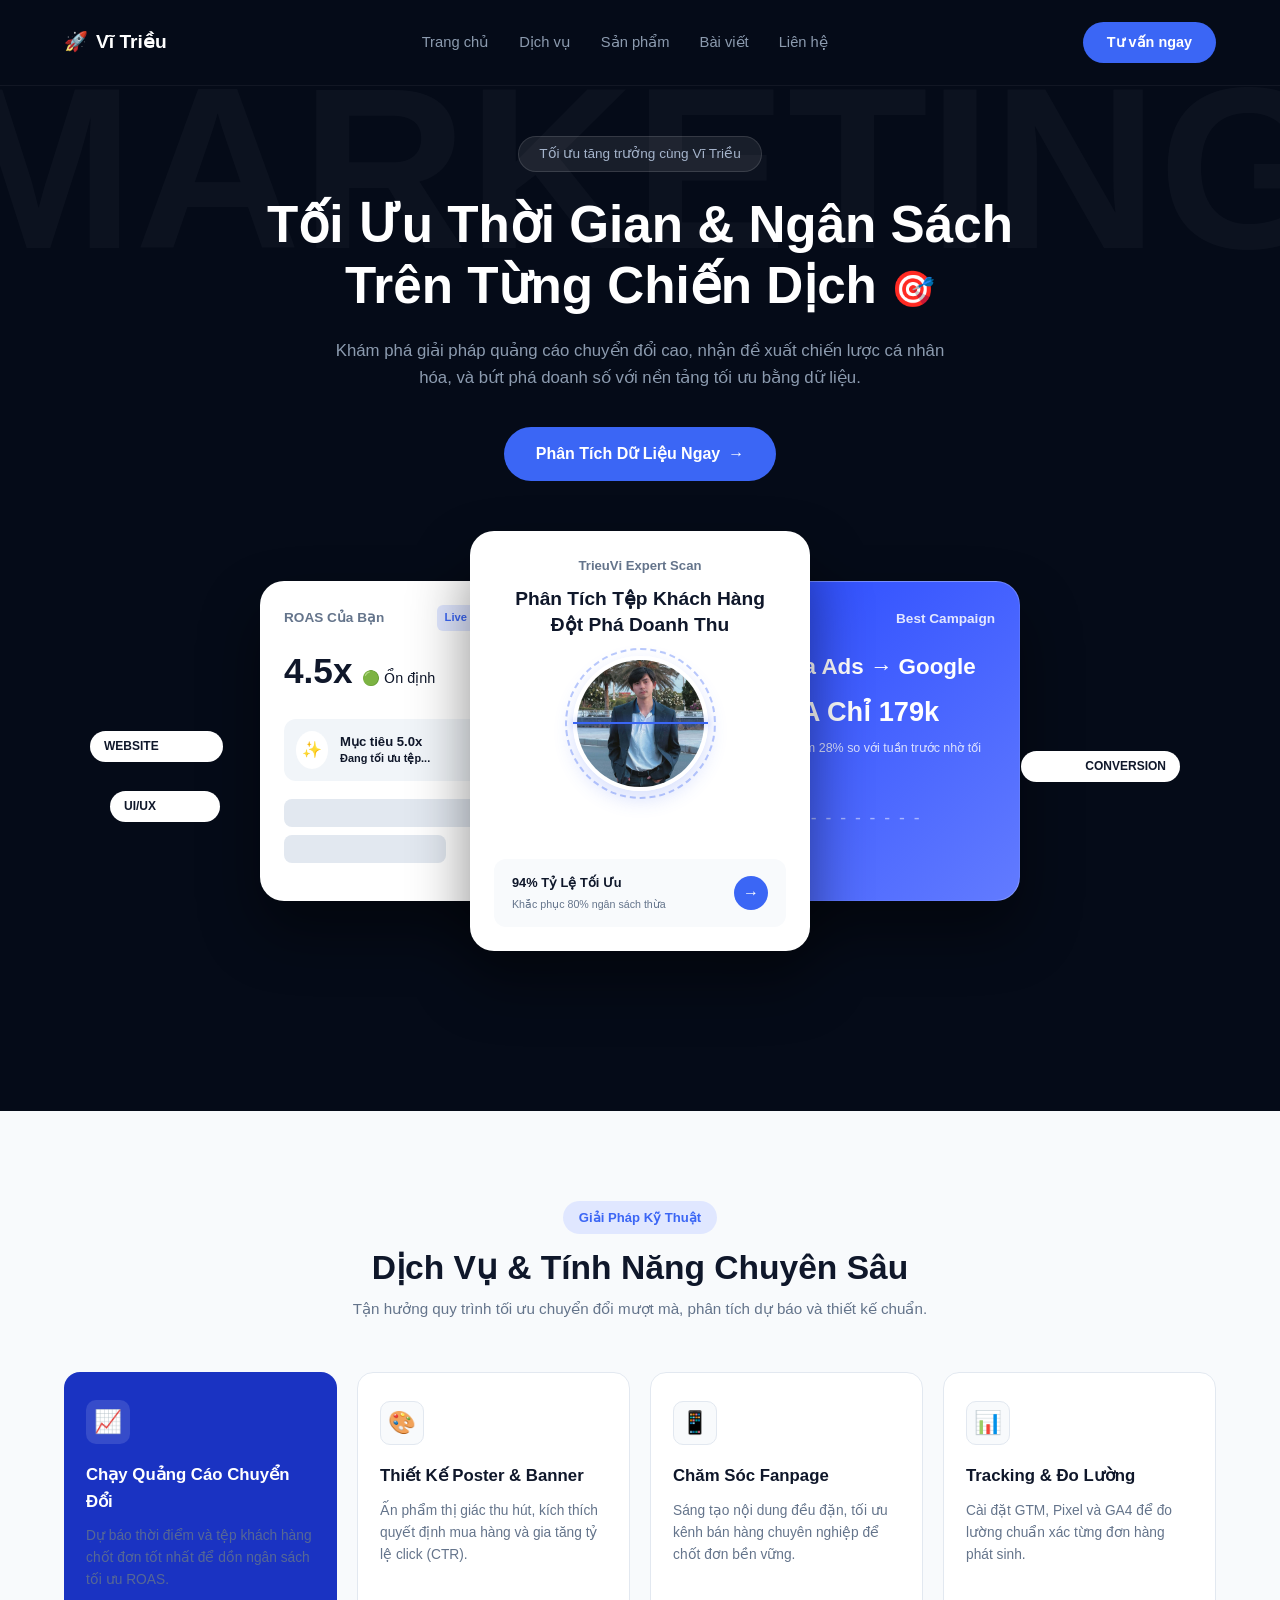
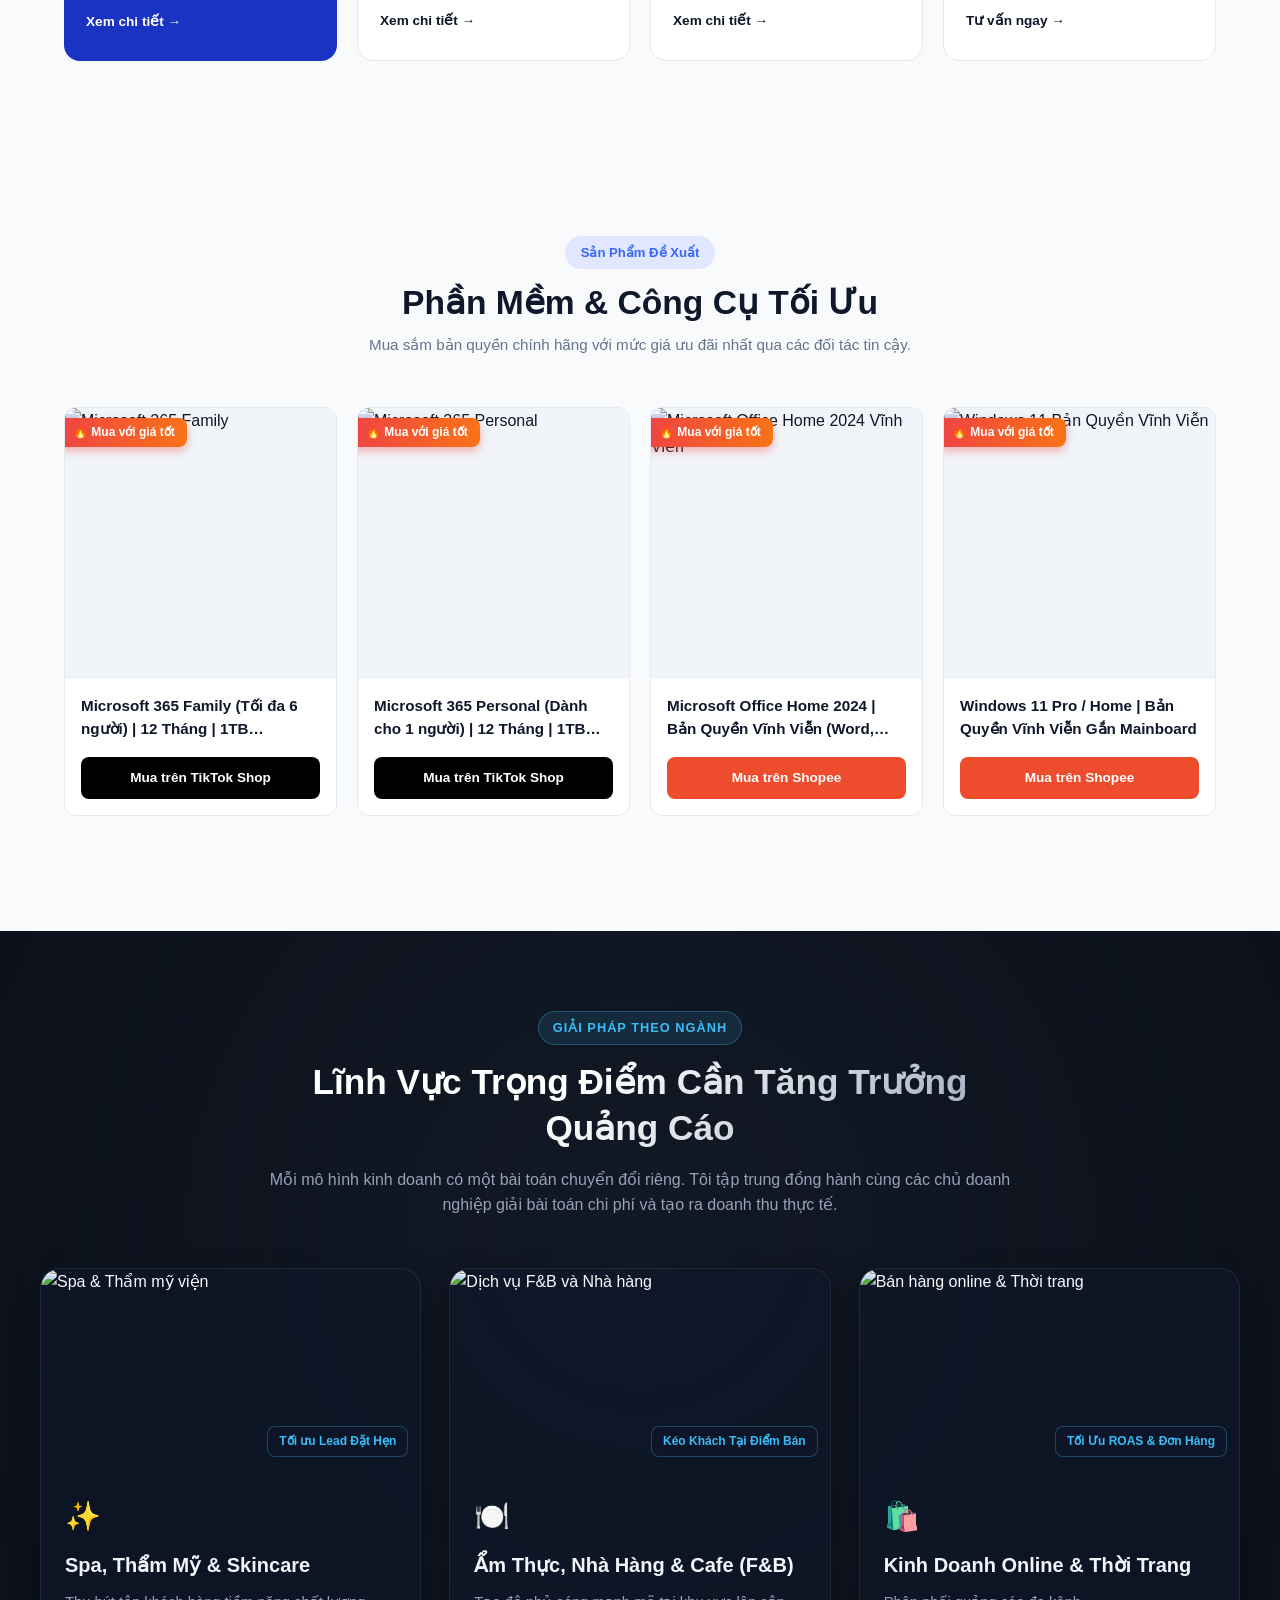
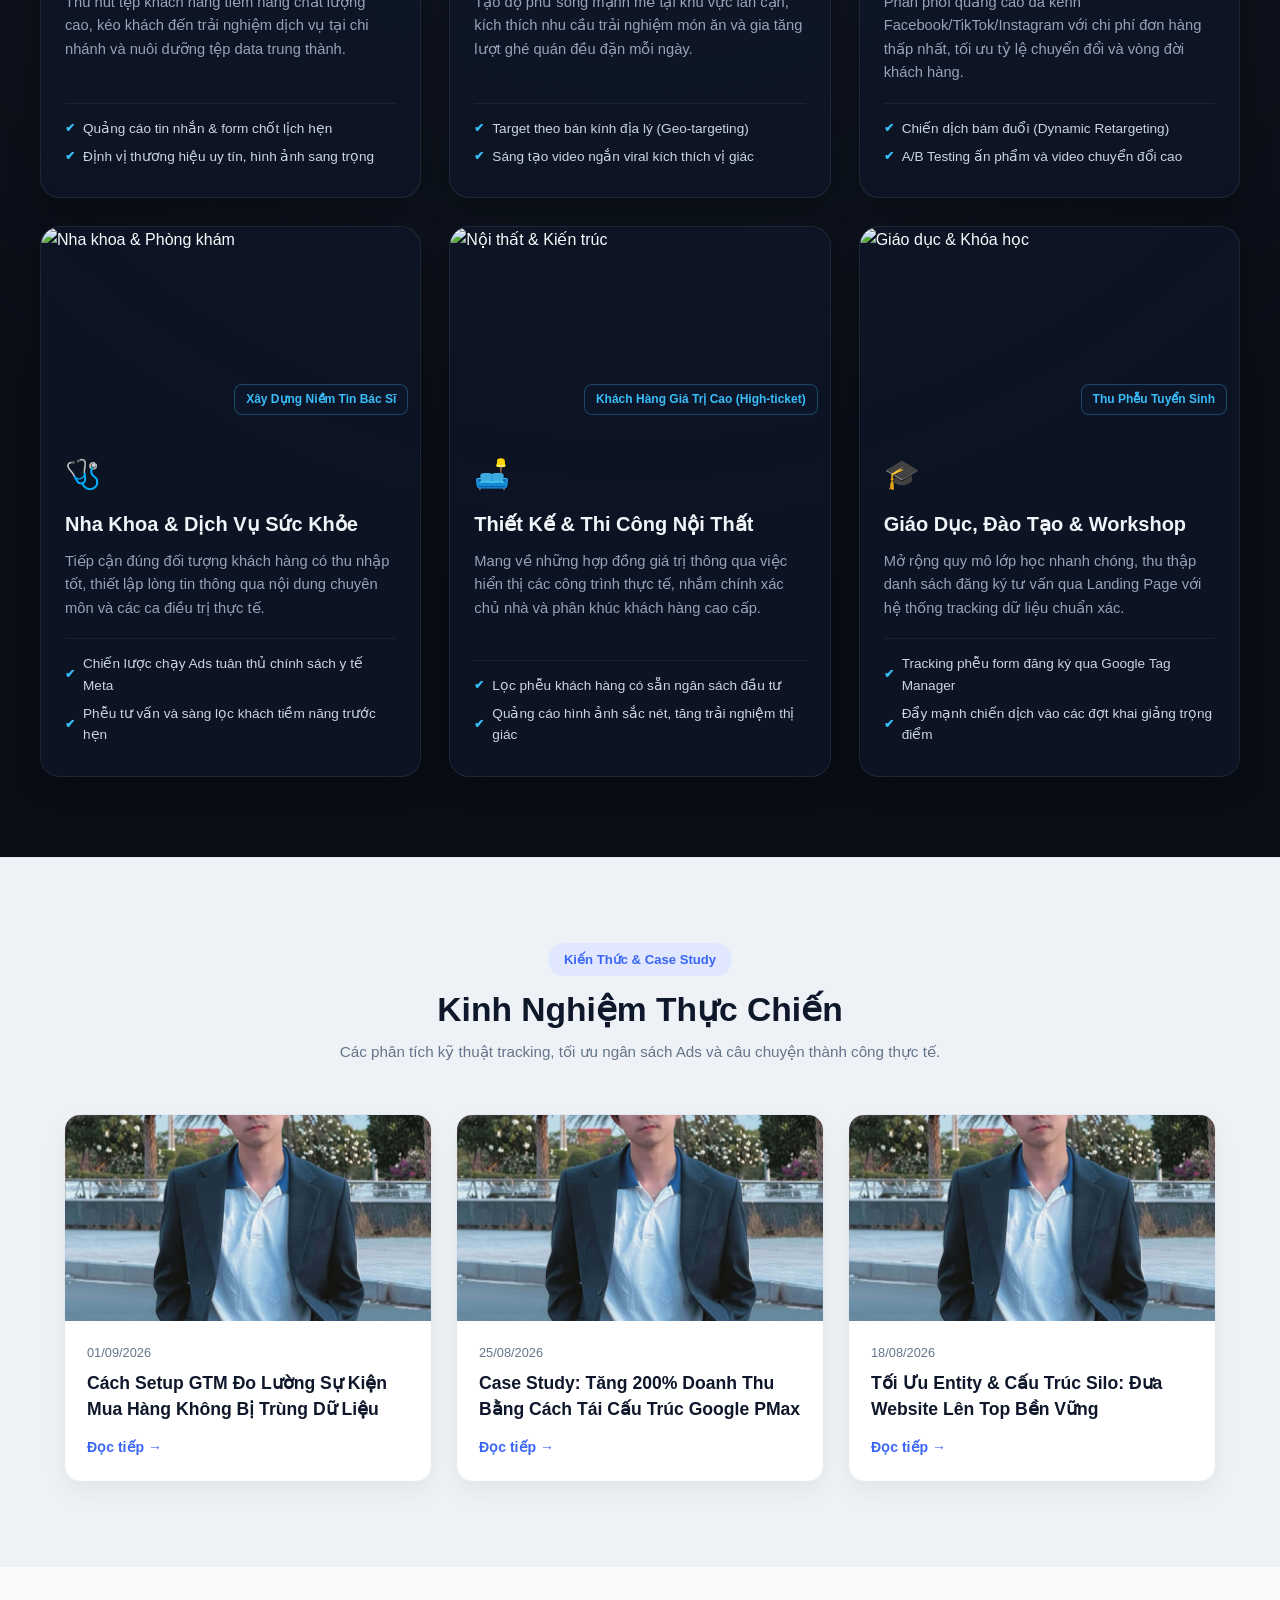
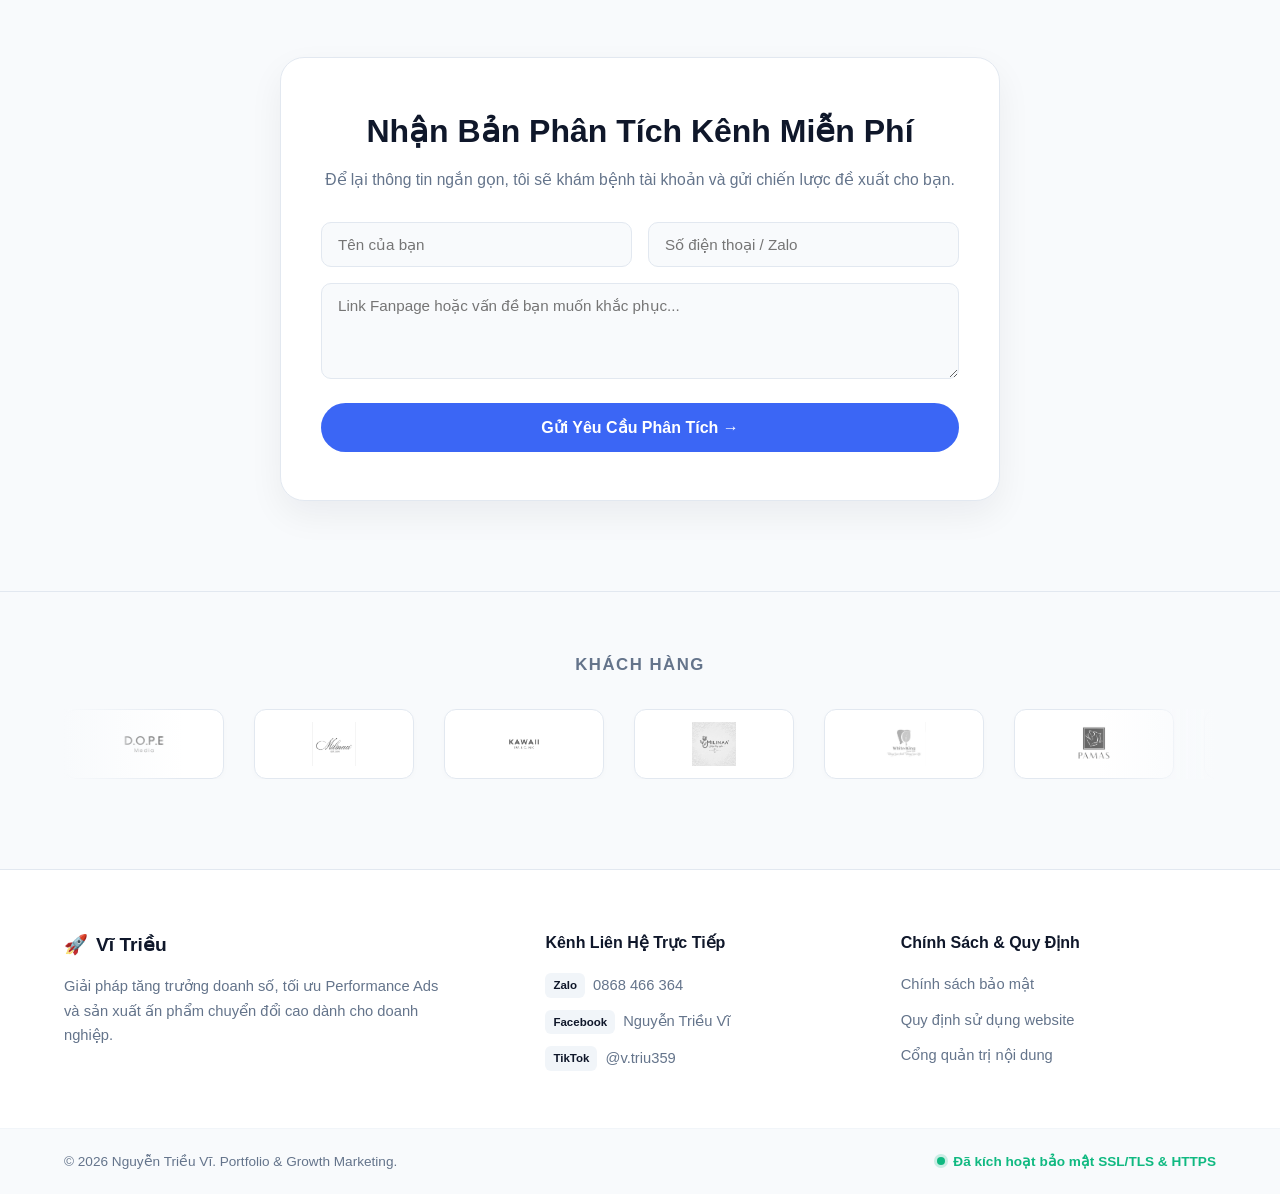
==== commit 64712a30: "update them 2 san pham shopee" ====
--- a/index.html
+++ b/index.html
@@ -150,52 +150,80 @@
     </section>
 
     <!-- ================= SẢN PHẨM AFFILIATE (TIẾP THỊ LIÊN KẾT) ================= -->
-    <section id="products" class="affiliate-section">
-      <div class="container">
-        <div class="section-header dark-text fade-in-up">
-          <span class="badge-pill">Sản Phẩm Đề Xuất</span>
-          <h2>Phần Mềm & Công Cụ Tối Ưu</h2>
-          <p>Mua sắm bản quyền chính hãng với mức giá ưu đãi nhất qua các đối tác tin cậy.</p>
-        </div>
-
-        <div class="product-grid fade-in-up" id="affiliate-grid">
-          
-          <!-- Sản phẩm 1: Office 365 Family -->
-          <div class="product-card">
-            <div class="p-badge-hot">🔥 Mua với giá tốt</div>
-            <div class="p-thumb">
-              <img src="https://images.unsplash.com/photo-1633419461186-7d40a38105ec?auto=format&fit=crop&w=600&q=80" alt="Microsoft 365 Family" loading="lazy">
-            </div>
-            <div class="p-info">
-              <h3 class="p-title">Microsoft 365 Family (Tối đa 6 người) | 12 Tháng | 1TB OneDrive / Người</h3>
-              <a href="https://shop.tiktok.com/vn/pdp/1733012588928599643?_d=egfie7j5c4c526&_svg=1&chain_key=%7B%22t%22%3A1%2C%22k%22%3A%22000000000000000007682686212016801543%22%2C%22sc%22%3A%22copy%22%7D&checksum=90da6880e80607fc894436e0d2a92c49cf9219a5183ea6877ffd0f6ae5c69792" target="_blank" rel="noopener noreferrer" class="btn-buy-tiktok">
-                Mua trên TikTok Shop
-              </a>
-            </div>
-          </div>
-
-          <!-- Sản phẩm 2: Office 365 Personal -->
-          <div class="product-card">
-            <div class="p-badge-hot">🔥 Mua với giá tốt</div>
-            <div class="p-thumb">
-              <img src="https://images.unsplash.com/photo-1633419461186-7d40a38105ec?auto=format&fit=crop&w=600&q=80" alt="Microsoft 365 Personal" loading="lazy">
-            </div>
-            <div class="p-info">
-              <h3 class="p-title">Microsoft 365 Personal (Dành cho 1 người) | 12 Tháng | 1TB OneDrive</h3>
-              <a href="https://shop.tiktok.com/vn/pdp/1733014327415375451?_d=egfie7j5c4c526&_svg=1&chain_key=%7B%22t%22%3A1%2C%22k%22%3A%22000000000000000007682686412320704263%22%2C%22sc%22%3A%22copy%22%7D&checksum=d5154ec7d75bb4d2fb64f416f90c8eaab74c89231bc7709baec65e574d3363bc" target="_blank" rel="noopener noreferrer" class="btn-buy-tiktok">
-                Mua trên TikTok Shop
-              </a>
-            </div>
-          </div>
-
-        </div>
-
-        <!-- Nút Xem Thêm (Sẽ tự động hiện khi có >10 sản phẩm) -->
-        <div class="show-more-wrap">
-          <button id="btn-show-more" class="btn-show-more" style="display: none;">Xem tất cả sản phẩm <span>▼</span></button>
-        </div>
-      </div>
-    </section>
+<section id="products" class="affiliate-section">
+  <div class="container">
+    <div class="section-header dark-text fade-in-up">
+      <span class="badge-pill">Sản Phẩm Đề Xuất</span>
+      <h2>Phần Mềm & Công Cụ Tối Ưu</h2>
+      <p>Mua sắm bản quyền chính hãng với mức giá ưu đãi nhất qua các đối tác tin cậy.</p>
+    </div>
+
+    <div class="product-grid fade-in-up" id="affiliate-grid">
+      
+      <!-- Sản phẩm 1: Office 365 Family -->
+      <div class="product-card">
+        <div class="p-badge-hot">🔥 Mua với giá tốt</div>
+        <div class="p-thumb">
+          <img src="https://images.unsplash.com/photo-1633419461186-7d40a38105ec?auto=format&fit=crop&w=600&q=80" alt="Microsoft 365 Family" loading="lazy">
+        </div>
+        <div class="p-info">
+          <h3 class="p-title">Microsoft 365 Family (Tối đa 6 người) | 12 Tháng | 1TB OneDrive / Người</h3>
+          <a href="https://shop.tiktok.com/vn/pdp/1733012588928599643?_d=egfie7j5c4c526&_svg=1&chain_key=%7B%22t%22%3A1%2C%22k%22%3A%22000000000000000007682686212016801543%22%2C%22sc%22%3A%22copy%22%7D&checksum=90da6880e80607fc894436e0d2a92c49cf9219a5183ea6877ffd0f6ae5c69792" target="_blank" rel="noopener noreferrer" class="btn-buy-tiktok">
+            Mua trên TikTok Shop
+          </a>
+        </div>
+      </div>
+
+      <!-- Sản phẩm 2: Office 365 Personal -->
+      <div class="product-card">
+        <div class="p-badge-hot">🔥 Mua với giá tốt</div>
+        <div class="p-thumb">
+          <img src="https://images.unsplash.com/photo-1633419461186-7d40a38105ec?auto=format&fit=crop&w=600&q=80" alt="Microsoft 365 Personal" loading="lazy">
+        </div>
+        <div class="p-info">
+          <h3 class="p-title">Microsoft 365 Personal (Dành cho 1 người) | 12 Tháng | 1TB OneDrive</h3>
+          <a href="https://shop.tiktok.com/vn/pdp/1733014327415375451?_d=egfie7j5c4c526&_svg=1&chain_key=%7B%22t%22%3A1%2C%22k%22%3A%22000000000000000007682686412320704263%22%2C%22sc%22%3A%22copy%22%7D&checksum=d5154ec7d75bb4d2fb64f416f90c8eaab74c89231bc7709baec65e574d3363bc" target="_blank" rel="noopener noreferrer" class="btn-buy-tiktok">
+            Mua trên TikTok Shop
+          </a>
+        </div>
+      </div>
+
+      <!-- Sản phẩm 3: Office Home 2024 Vĩnh Viễn -->
+      <div class="product-card">
+        <div class="p-badge-hot">🔥 Mua với giá tốt</div>
+        <div class="p-thumb">
+          <img src="https://images.unsplash.com/photo-1517694712202-14dd9538aa97?auto=format&fit=crop&w=600&q=80" alt="Microsoft Office Home 2024 Vĩnh Viễn" loading="lazy">
+        </div>
+        <div class="p-info">
+          <h3 class="p-title">Microsoft Office Home 2024 | Bản Quyền Vĩnh Viễn (Word, Excel, PPT)</h3>
+          <a href="https://s.shopee.vn/9fKjAtPROt" target="_blank" rel="noopener noreferrer" class="btn-buy-tiktok btn-buy-shopee">
+            Mua trên Shopee
+          </a>
+        </div>
+      </div>
+
+      <!-- Sản phẩm 4: Windows 11 Bản Quyền Vĩnh Viễn -->
+      <div class="product-card">
+        <div class="p-badge-hot">🔥 Mua với giá tốt</div>
+        <div class="p-thumb">
+          <img src="https://images.unsplash.com/photo-1587614382346-4ec70e388b28?auto=format&fit=crop&w=600&q=80" alt="Windows 11 Bản Quyền Vĩnh Viễn" loading="lazy">
+        </div>
+        <div class="p-info">
+          <h3 class="p-title">Windows 11 Pro / Home | Bản Quyền Vĩnh Viễn Gắn Mainboard</h3>
+          <a href="https://s.shopee.vn/8fSBz89YoP" target="_blank" rel="noopener noreferrer" class="btn-buy-tiktok btn-buy-shopee">
+            Mua trên Shopee
+          </a>
+        </div>
+      </div>
+
+    </div>
+
+    <!-- Nút Xem Thêm (Sẽ tự động hiện khi có >10 sản phẩm) -->
+    <div class="show-more-wrap">
+      <button id="btn-show-more" class="btn-show-more" style="display: none;">Xem tất cả sản phẩm <span>▼</span></button>
+    </div>
+  </div>
+</section>
 <!-- ================= KHU VỰC KHÁCH HÀNG MỤC TIÊU & NGÀNH HÀNG ================= -->
 <section class="target-industries-section" id="target-industries">
   <div class="target-container">
--- a/css/style.css
+++ b/css/style.css
@@ -1226,4 +1226,11 @@
     padding: 4px 8px;
     top: 6px;
   }
+}
+.btn-buy-shopee {
+  background: #ee4d2d !important;
+  border-color: #ee4d2d !important;
+}
+.btn-buy-shopee:hover {
+  background: #d73211 !important;
 }
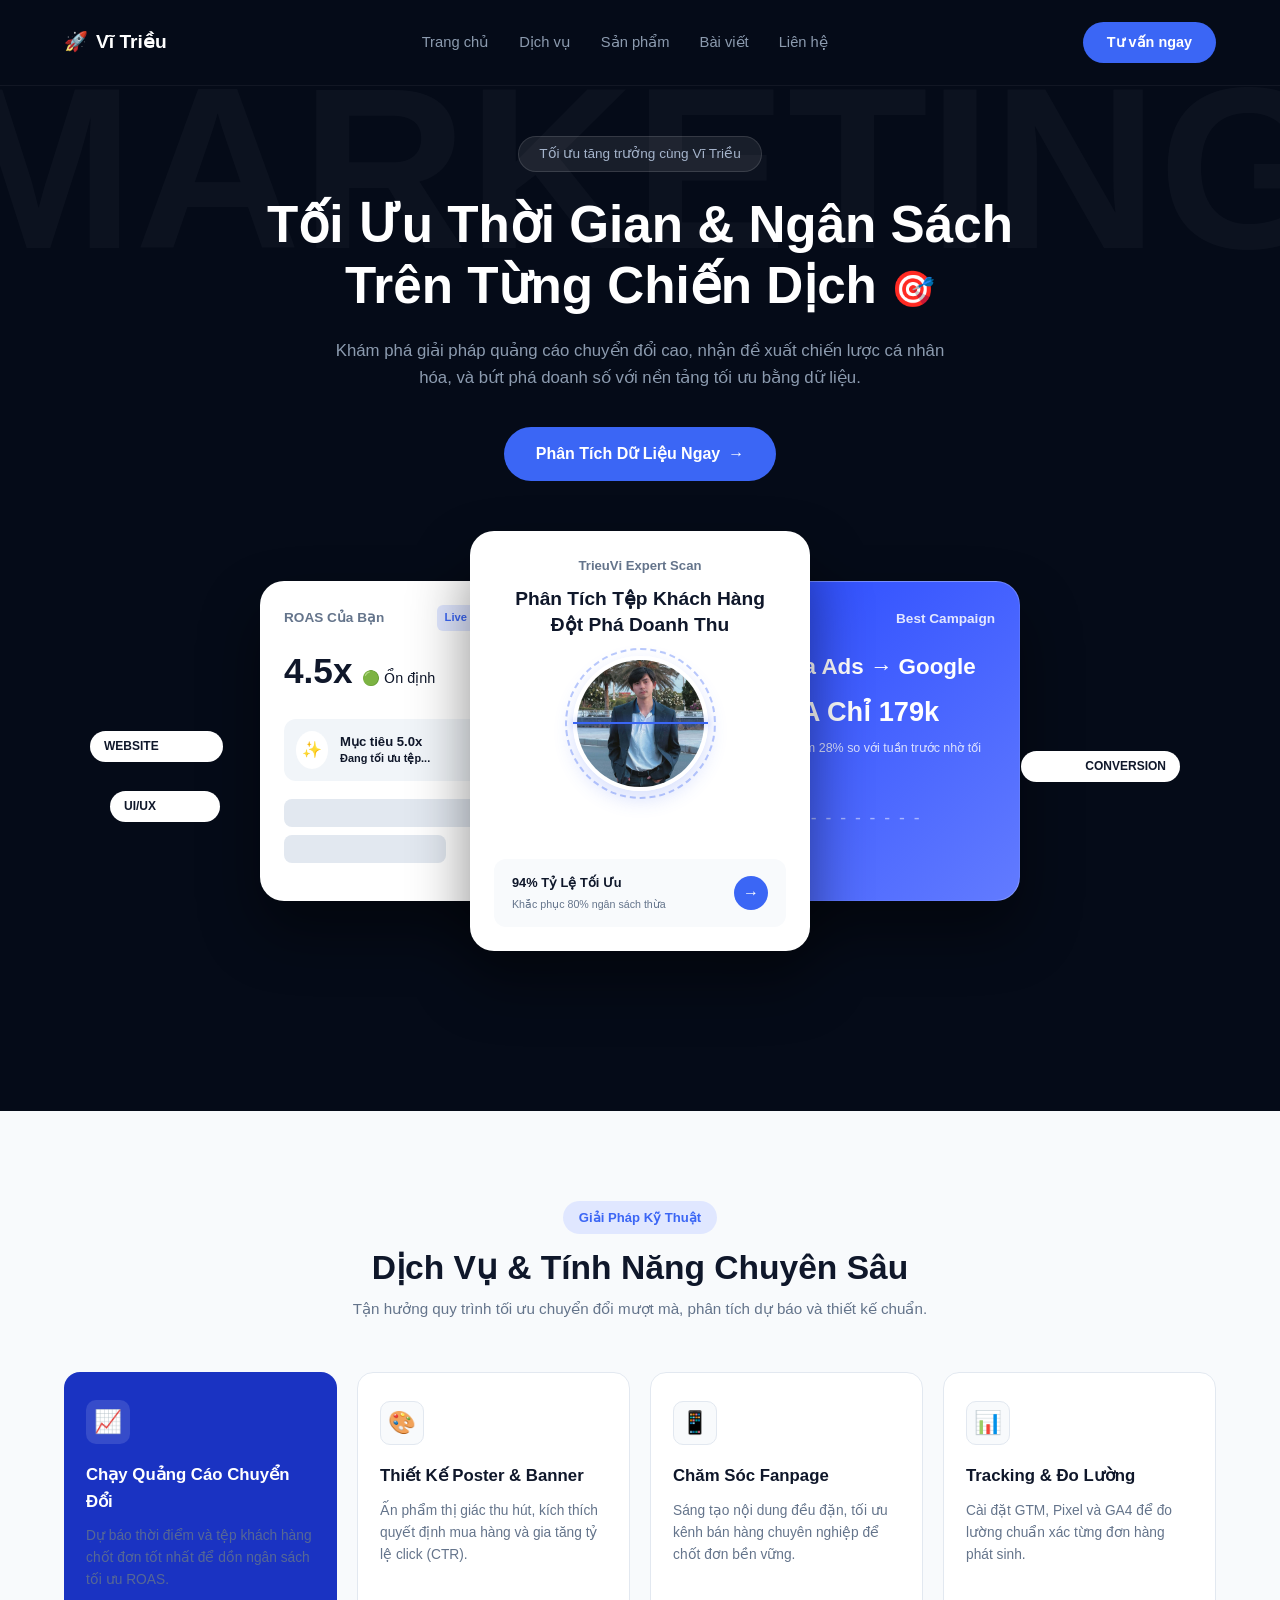
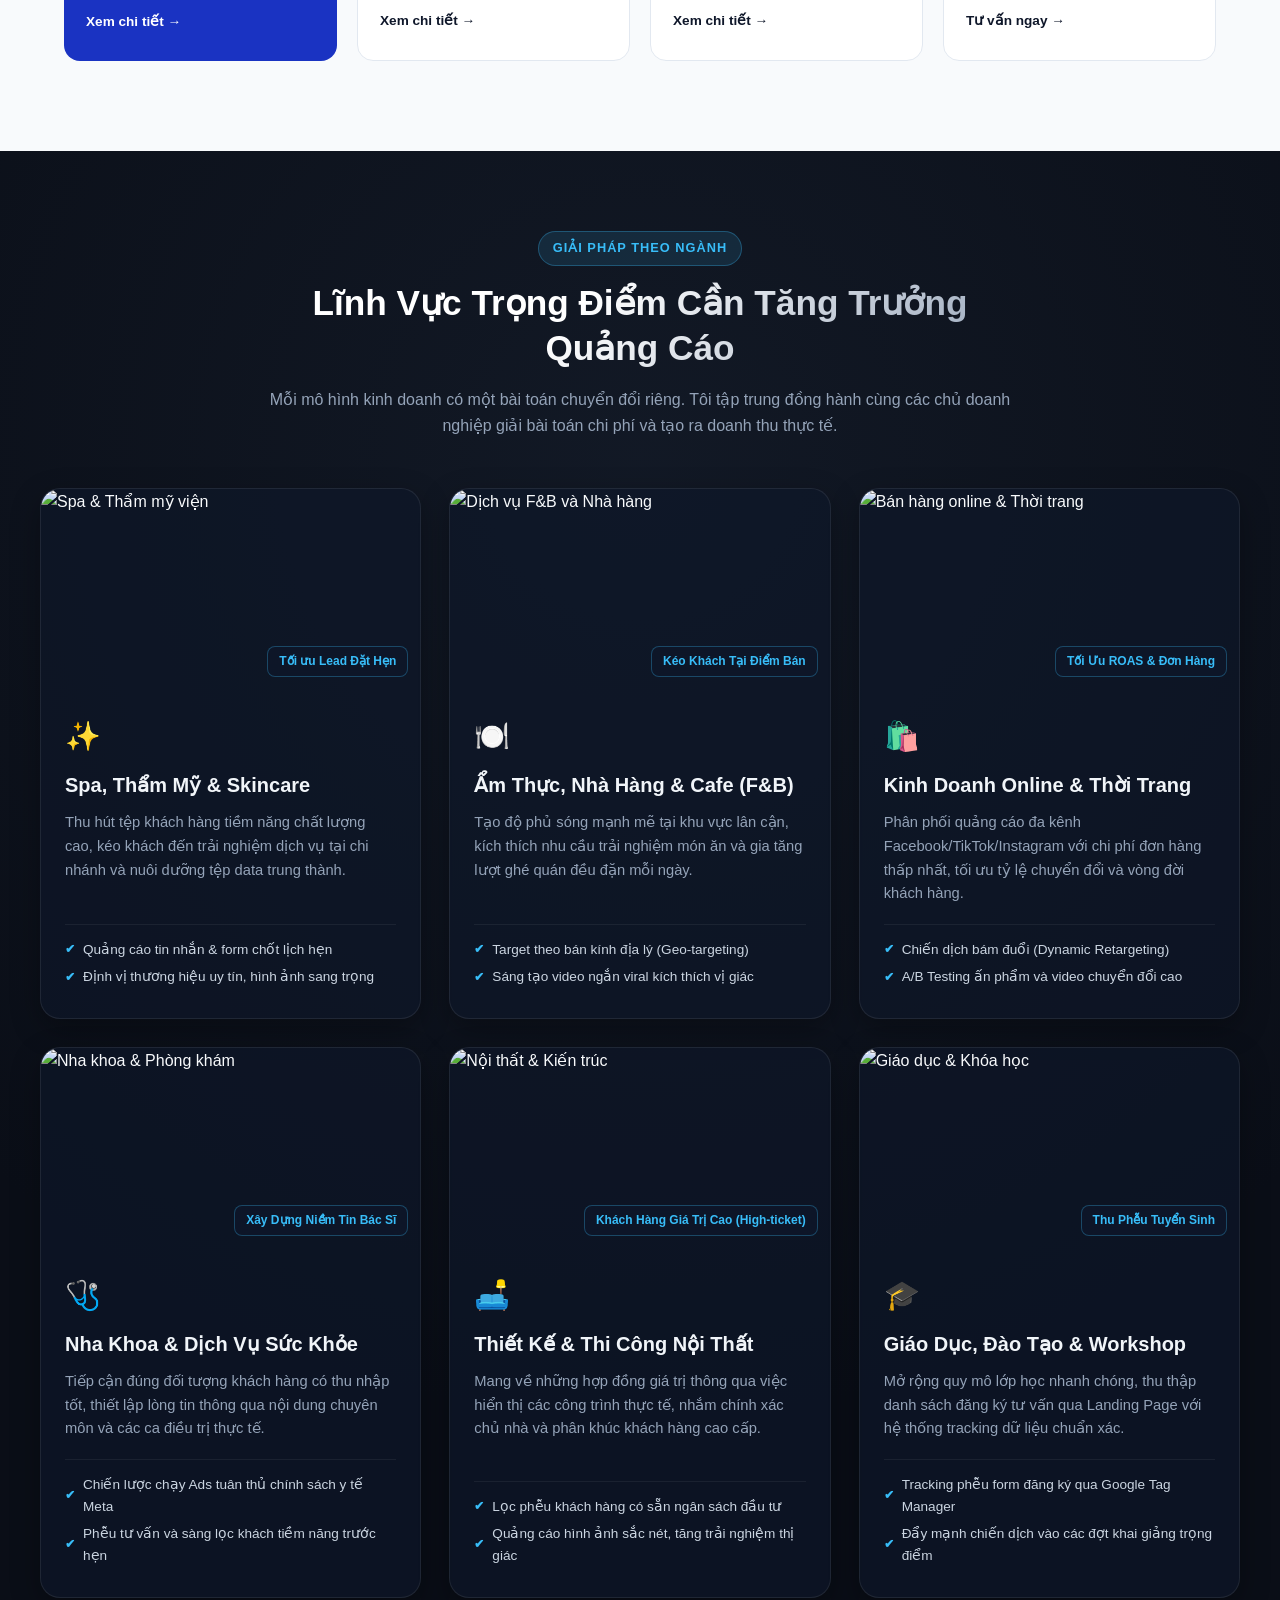
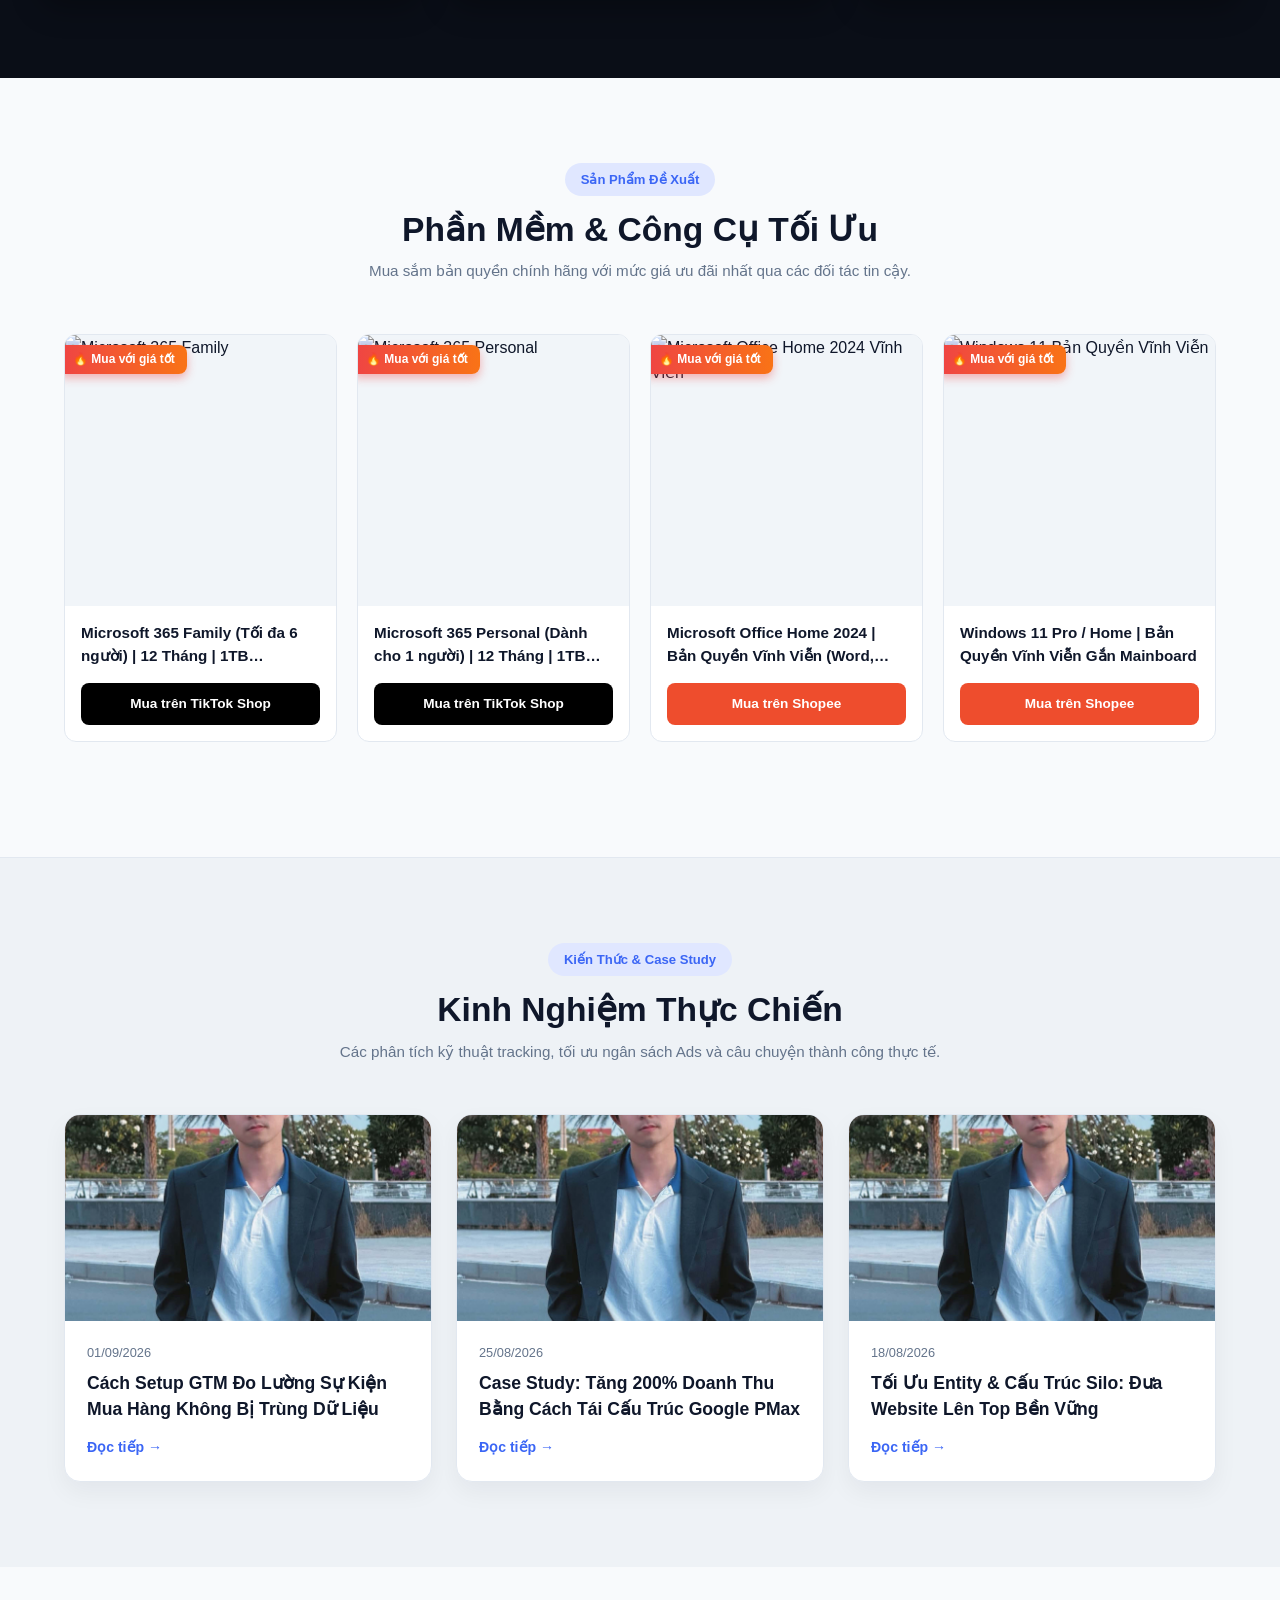
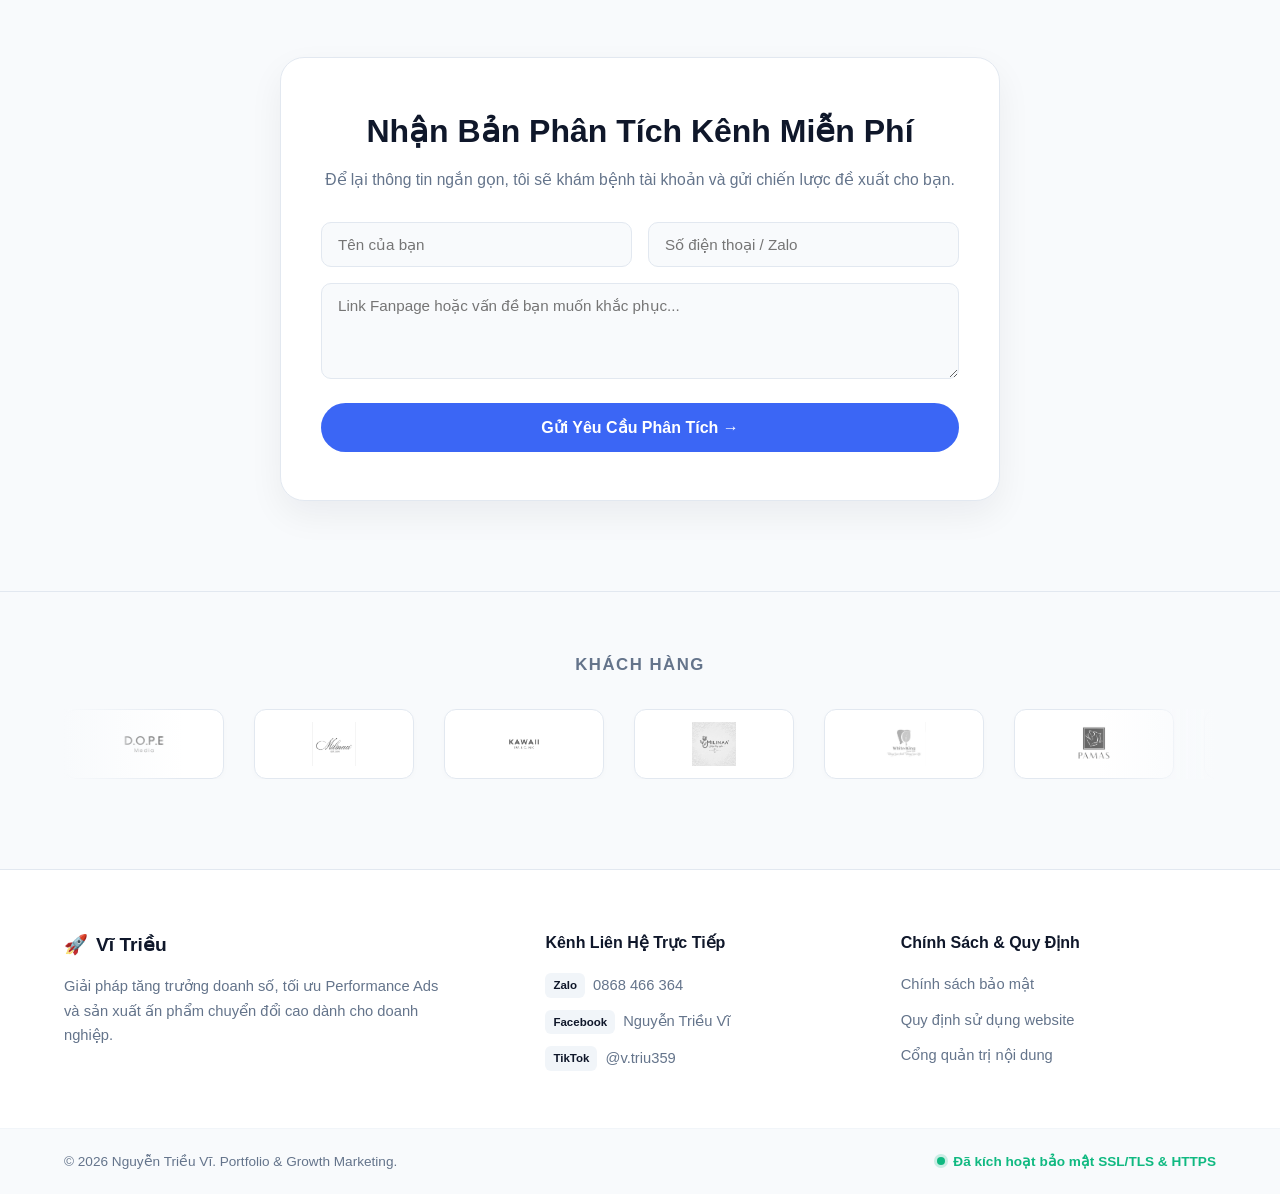
==== commit 19e46595: "cap nhat lai thu tu danh muc" ====
--- a/index.html
+++ b/index.html
@@ -5,6 +5,22 @@
 <!DOCTYPE html>
 <html lang="vi">
 <head>
+  <!-- Google Tag Manager -->
+<script>(function(w,d,s,l,i){w[l]=w[l]||[];w[l].push({'gtm.start':
+new Date().getTime(),event:'gtm.js'});var f=d.getElementsByTagName(s)[0],
+j=d.createElement(s),dl=l!='dataLayer'?'&l='+l:'';j.async=true;j.src=
+'https://www.googletagmanager.com/gtm.js?id='+i+dl;f.parentNode.insertBefore(j,f);
+})(window,document,'script','dataLayer','GTM-TVCD245F');</script>
+<!-- End Google Tag Manager -->
+  <!-- Google tag (gtag.js) -->
+<script async src="https://www.googletagmanager.com/gtag/js?id=G-MNK8E4RK6Z"></script>
+<script>
+  window.dataLayer = window.dataLayer || [];
+  function gtag(){dataLayer.push(arguments);}
+  gtag('js', new Date());
+
+  gtag('config', 'G-MNK8E4RK6Z');
+</script>
   <meta charset="UTF-8">
   <meta name="viewport" content="width=device-width, initial-scale=1.0">
   <title>Nguyễn Triều Vĩ | Growth Marketing & Performance Ads</title>
@@ -23,7 +39,10 @@
   <link rel="stylesheet" href="css/style.css?v=3.0">
 </head>
 <body>
-
+<!-- Google Tag Manager (noscript) -->
+<noscript><iframe src="https://www.googletagmanager.com/ns.html?id=GTM-TVCD245F"
+height="0" width="0" style="display:none;visibility:hidden"></iframe></noscript>
+<!-- End Google Tag Manager (noscript) -->
   <!-- ================= HEADER ================= -->
   <header class="header">
     <div class="container nav-wrap fade-in-down">
@@ -149,81 +168,7 @@
       </div>
     </section>
 
-    <!-- ================= SẢN PHẨM AFFILIATE (TIẾP THỊ LIÊN KẾT) ================= -->
-<section id="products" class="affiliate-section">
-  <div class="container">
-    <div class="section-header dark-text fade-in-up">
-      <span class="badge-pill">Sản Phẩm Đề Xuất</span>
-      <h2>Phần Mềm & Công Cụ Tối Ưu</h2>
-      <p>Mua sắm bản quyền chính hãng với mức giá ưu đãi nhất qua các đối tác tin cậy.</p>
-    </div>
-
-    <div class="product-grid fade-in-up" id="affiliate-grid">
-      
-      <!-- Sản phẩm 1: Office 365 Family -->
-      <div class="product-card">
-        <div class="p-badge-hot">🔥 Mua với giá tốt</div>
-        <div class="p-thumb">
-          <img src="https://images.unsplash.com/photo-1633419461186-7d40a38105ec?auto=format&fit=crop&w=600&q=80" alt="Microsoft 365 Family" loading="lazy">
-        </div>
-        <div class="p-info">
-          <h3 class="p-title">Microsoft 365 Family (Tối đa 6 người) | 12 Tháng | 1TB OneDrive / Người</h3>
-          <a href="https://shop.tiktok.com/vn/pdp/1733012588928599643?_d=egfie7j5c4c526&_svg=1&chain_key=%7B%22t%22%3A1%2C%22k%22%3A%22000000000000000007682686212016801543%22%2C%22sc%22%3A%22copy%22%7D&checksum=90da6880e80607fc894436e0d2a92c49cf9219a5183ea6877ffd0f6ae5c69792" target="_blank" rel="noopener noreferrer" class="btn-buy-tiktok">
-            Mua trên TikTok Shop
-          </a>
-        </div>
-      </div>
-
-      <!-- Sản phẩm 2: Office 365 Personal -->
-      <div class="product-card">
-        <div class="p-badge-hot">🔥 Mua với giá tốt</div>
-        <div class="p-thumb">
-          <img src="https://images.unsplash.com/photo-1633419461186-7d40a38105ec?auto=format&fit=crop&w=600&q=80" alt="Microsoft 365 Personal" loading="lazy">
-        </div>
-        <div class="p-info">
-          <h3 class="p-title">Microsoft 365 Personal (Dành cho 1 người) | 12 Tháng | 1TB OneDrive</h3>
-          <a href="https://shop.tiktok.com/vn/pdp/1733014327415375451?_d=egfie7j5c4c526&_svg=1&chain_key=%7B%22t%22%3A1%2C%22k%22%3A%22000000000000000007682686412320704263%22%2C%22sc%22%3A%22copy%22%7D&checksum=d5154ec7d75bb4d2fb64f416f90c8eaab74c89231bc7709baec65e574d3363bc" target="_blank" rel="noopener noreferrer" class="btn-buy-tiktok">
-            Mua trên TikTok Shop
-          </a>
-        </div>
-      </div>
-
-      <!-- Sản phẩm 3: Office Home 2024 Vĩnh Viễn -->
-      <div class="product-card">
-        <div class="p-badge-hot">🔥 Mua với giá tốt</div>
-        <div class="p-thumb">
-          <img src="https://images.unsplash.com/photo-1517694712202-14dd9538aa97?auto=format&fit=crop&w=600&q=80" alt="Microsoft Office Home 2024 Vĩnh Viễn" loading="lazy">
-        </div>
-        <div class="p-info">
-          <h3 class="p-title">Microsoft Office Home 2024 | Bản Quyền Vĩnh Viễn (Word, Excel, PPT)</h3>
-          <a href="https://s.shopee.vn/9fKjAtPROt" target="_blank" rel="noopener noreferrer" class="btn-buy-tiktok btn-buy-shopee">
-            Mua trên Shopee
-          </a>
-        </div>
-      </div>
-
-      <!-- Sản phẩm 4: Windows 11 Bản Quyền Vĩnh Viễn -->
-      <div class="product-card">
-        <div class="p-badge-hot">🔥 Mua với giá tốt</div>
-        <div class="p-thumb">
-          <img src="https://images.unsplash.com/photo-1587614382346-4ec70e388b28?auto=format&fit=crop&w=600&q=80" alt="Windows 11 Bản Quyền Vĩnh Viễn" loading="lazy">
-        </div>
-        <div class="p-info">
-          <h3 class="p-title">Windows 11 Pro / Home | Bản Quyền Vĩnh Viễn Gắn Mainboard</h3>
-          <a href="https://s.shopee.vn/8fSBz89YoP" target="_blank" rel="noopener noreferrer" class="btn-buy-tiktok btn-buy-shopee">
-            Mua trên Shopee
-          </a>
-        </div>
-      </div>
-
-    </div>
-
-    <!-- Nút Xem Thêm (Sẽ tự động hiện khi có >10 sản phẩm) -->
-    <div class="show-more-wrap">
-      <button id="btn-show-more" class="btn-show-more" style="display: none;">Xem tất cả sản phẩm <span>▼</span></button>
-    </div>
-  </div>
-</section>
+   
 <!-- ================= KHU VỰC KHÁCH HÀNG MỤC TIÊU & NGÀNH HÀNG ================= -->
 <section class="target-industries-section" id="target-industries">
   <div class="target-container">
@@ -345,7 +290,81 @@
     </div>
   </div>
 </section>
-
+ <!-- ================= SẢN PHẨM AFFILIATE (TIẾP THỊ LIÊN KẾT) ================= -->
+<section id="products" class="affiliate-section">
+  <div class="container">
+    <div class="section-header dark-text fade-in-up">
+      <span class="badge-pill">Sản Phẩm Đề Xuất</span>
+      <h2>Phần Mềm & Công Cụ Tối Ưu</h2>
+      <p>Mua sắm bản quyền chính hãng với mức giá ưu đãi nhất qua các đối tác tin cậy.</p>
+    </div>
+
+    <div class="product-grid fade-in-up" id="affiliate-grid">
+      
+      <!-- Sản phẩm 1: Office 365 Family -->
+      <div class="product-card">
+        <div class="p-badge-hot">🔥 Mua với giá tốt</div>
+        <div class="p-thumb">
+          <img src="https://images.unsplash.com/photo-1633419461186-7d40a38105ec?auto=format&fit=crop&w=600&q=80" alt="Microsoft 365 Family" loading="lazy">
+        </div>
+        <div class="p-info">
+          <h3 class="p-title">Microsoft 365 Family (Tối đa 6 người) | 12 Tháng | 1TB OneDrive / Người</h3>
+          <a href="https://shop.tiktok.com/vn/pdp/1733012588928599643?_d=egfie7j5c4c526&_svg=1&chain_key=%7B%22t%22%3A1%2C%22k%22%3A%22000000000000000007682686212016801543%22%2C%22sc%22%3A%22copy%22%7D&checksum=90da6880e80607fc894436e0d2a92c49cf9219a5183ea6877ffd0f6ae5c69792" target="_blank" rel="noopener noreferrer" class="btn-buy-tiktok">
+            Mua trên TikTok Shop
+          </a>
+        </div>
+      </div>
+
+      <!-- Sản phẩm 2: Office 365 Personal -->
+      <div class="product-card">
+        <div class="p-badge-hot">🔥 Mua với giá tốt</div>
+        <div class="p-thumb">
+          <img src="https://images.unsplash.com/photo-1633419461186-7d40a38105ec?auto=format&fit=crop&w=600&q=80" alt="Microsoft 365 Personal" loading="lazy">
+        </div>
+        <div class="p-info">
+          <h3 class="p-title">Microsoft 365 Personal (Dành cho 1 người) | 12 Tháng | 1TB OneDrive</h3>
+          <a href="https://shop.tiktok.com/vn/pdp/1733014327415375451?_d=egfie7j5c4c526&_svg=1&chain_key=%7B%22t%22%3A1%2C%22k%22%3A%22000000000000000007682686412320704263%22%2C%22sc%22%3A%22copy%22%7D&checksum=d5154ec7d75bb4d2fb64f416f90c8eaab74c89231bc7709baec65e574d3363bc" target="_blank" rel="noopener noreferrer" class="btn-buy-tiktok">
+            Mua trên TikTok Shop
+          </a>
+        </div>
+      </div>
+
+      <!-- Sản phẩm 3: Office Home 2024 Vĩnh Viễn -->
+      <div class="product-card">
+        <div class="p-badge-hot">🔥 Mua với giá tốt</div>
+        <div class="p-thumb">
+          <img src="https://images.unsplash.com/photo-1517694712202-14dd9538aa97?auto=format&fit=crop&w=600&q=80" alt="Microsoft Office Home 2024 Vĩnh Viễn" loading="lazy">
+        </div>
+        <div class="p-info">
+          <h3 class="p-title">Microsoft Office Home 2024 | Bản Quyền Vĩnh Viễn (Word, Excel, PPT)</h3>
+          <a href="https://s.shopee.vn/9fKjAtPROt" target="_blank" rel="noopener noreferrer" class="btn-buy-tiktok btn-buy-shopee">
+            Mua trên Shopee
+          </a>
+        </div>
+      </div>
+
+      <!-- Sản phẩm 4: Windows 11 Bản Quyền Vĩnh Viễn -->
+      <div class="product-card">
+        <div class="p-badge-hot">🔥 Mua với giá tốt</div>
+        <div class="p-thumb">
+          <img src="https://images.unsplash.com/photo-1587614382346-4ec70e388b28?auto=format&fit=crop&w=600&q=80" alt="Windows 11 Bản Quyền Vĩnh Viễn" loading="lazy">
+        </div>
+        <div class="p-info">
+          <h3 class="p-title">Windows 11 Pro / Home | Bản Quyền Vĩnh Viễn Gắn Mainboard</h3>
+          <a href="https://s.shopee.vn/8fSBz89YoP" target="_blank" rel="noopener noreferrer" class="btn-buy-tiktok btn-buy-shopee">
+            Mua trên Shopee
+          </a>
+        </div>
+      </div>
+
+    </div>
+
+    <!-- Nút Xem Thêm (Sẽ tự động hiện khi có >10 sản phẩm) -->
+    <div class="show-more-wrap">
+      <button id="btn-show-more" class="btn-show-more" style="display: none;">Xem tất cả sản phẩm <span>▼</span></button>
+    </div>
+  </div>
+</section>
 <!-- CSS GIAO DIỆN & HIỆU ỨNG (Gắn liền hoặc chuyển vào file style.css) -->
 <style>
 .target-industries-section {
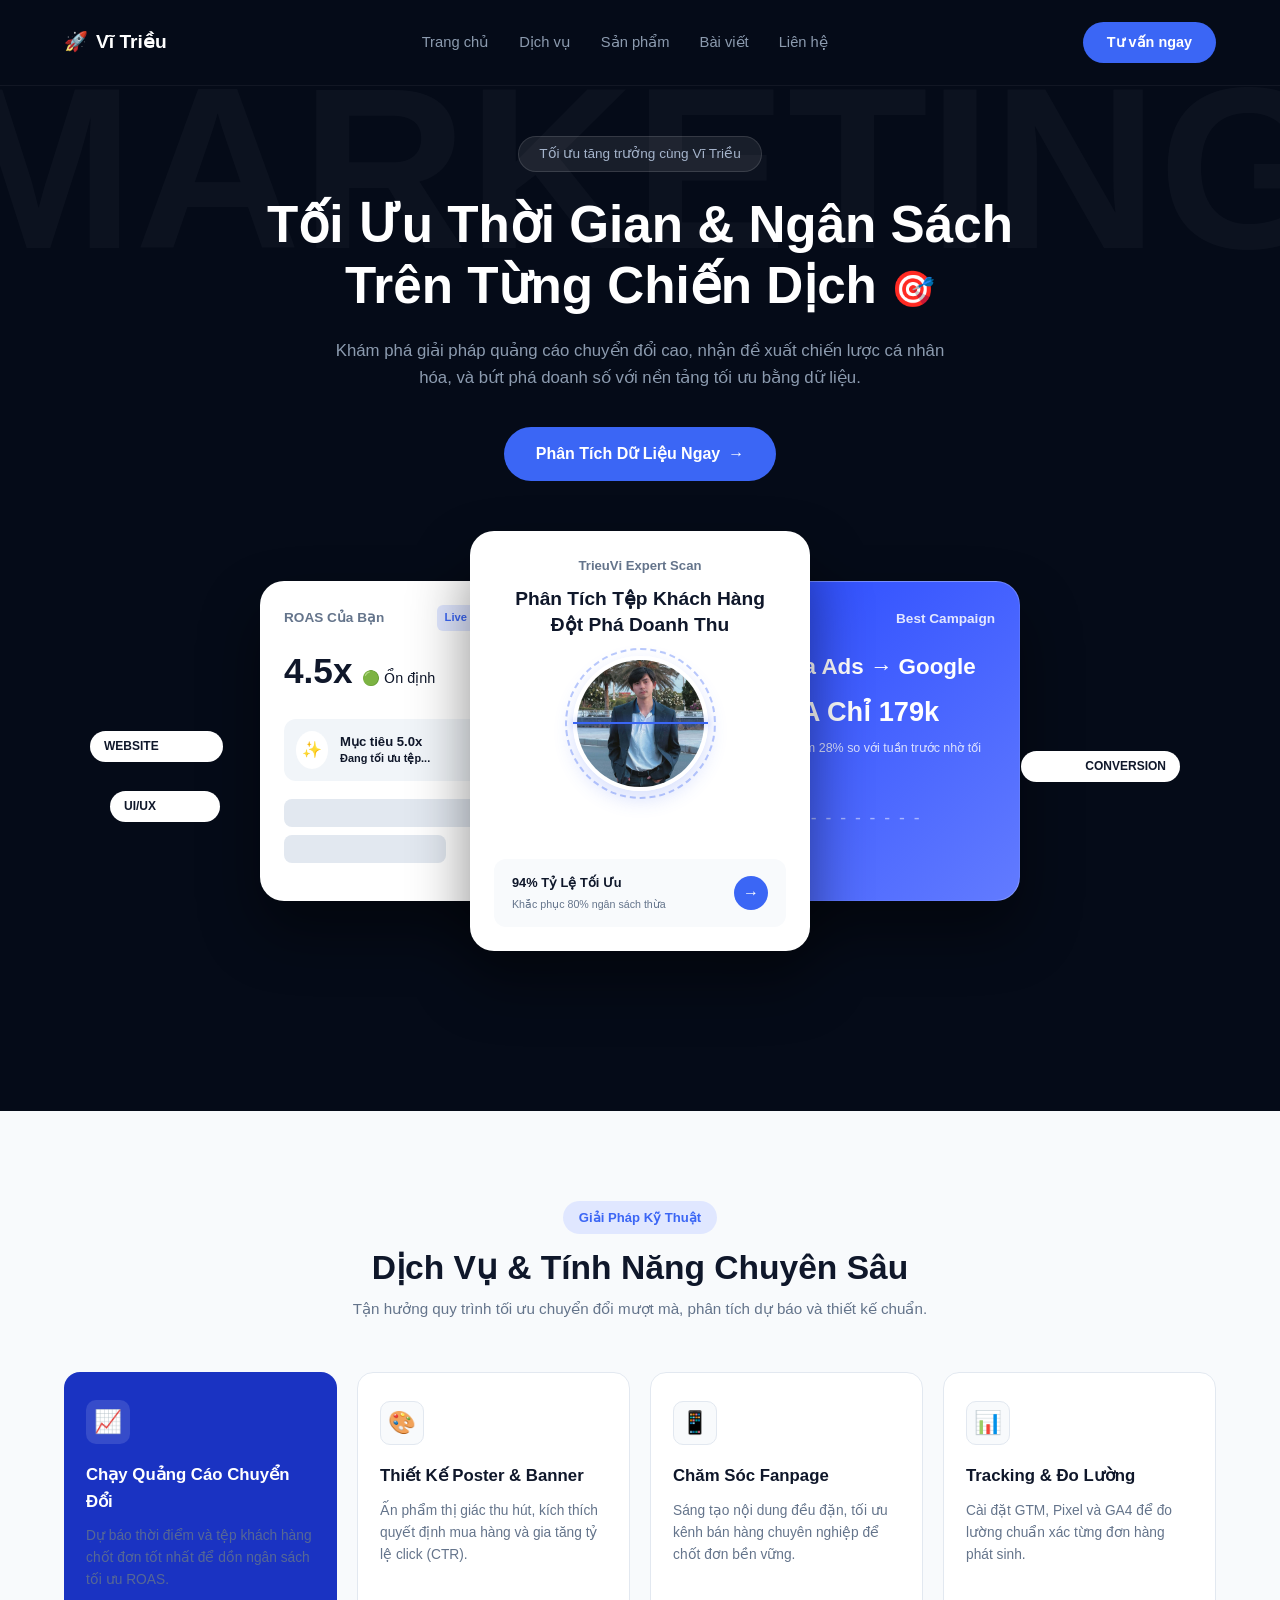
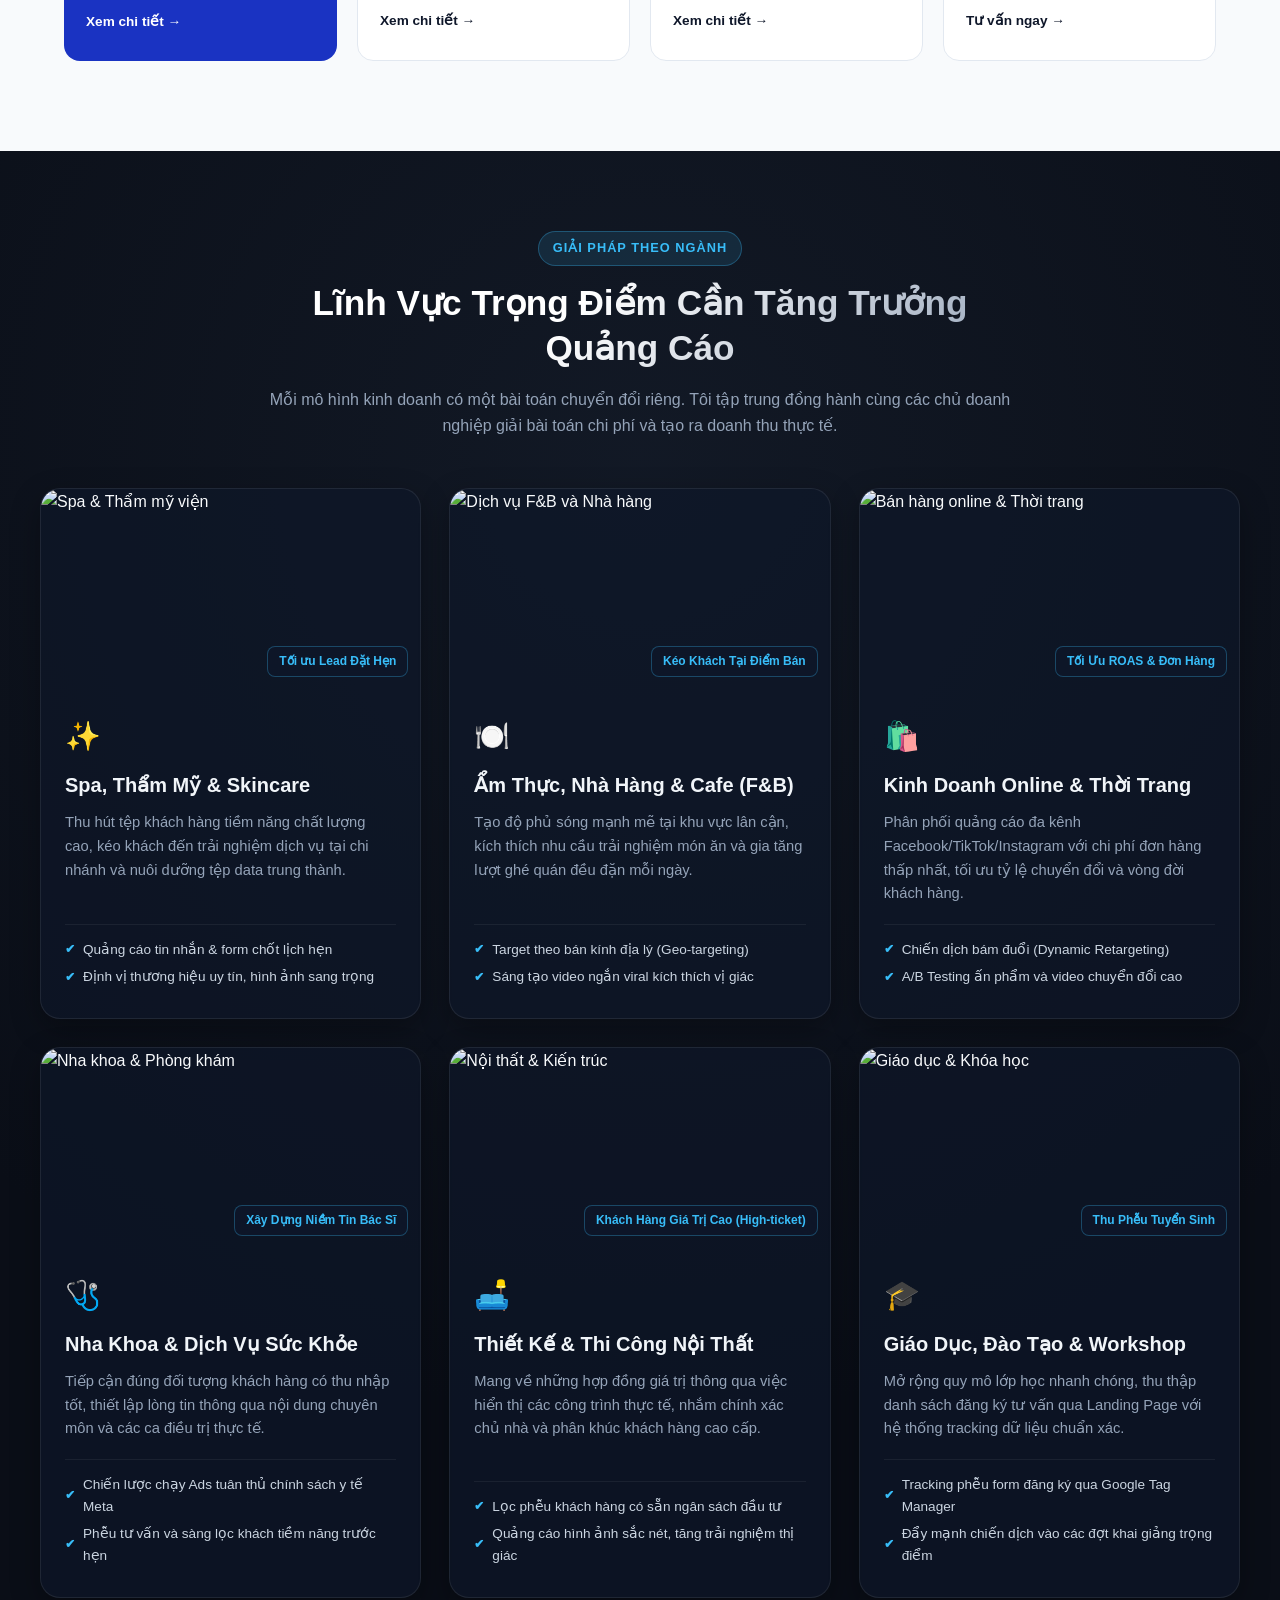
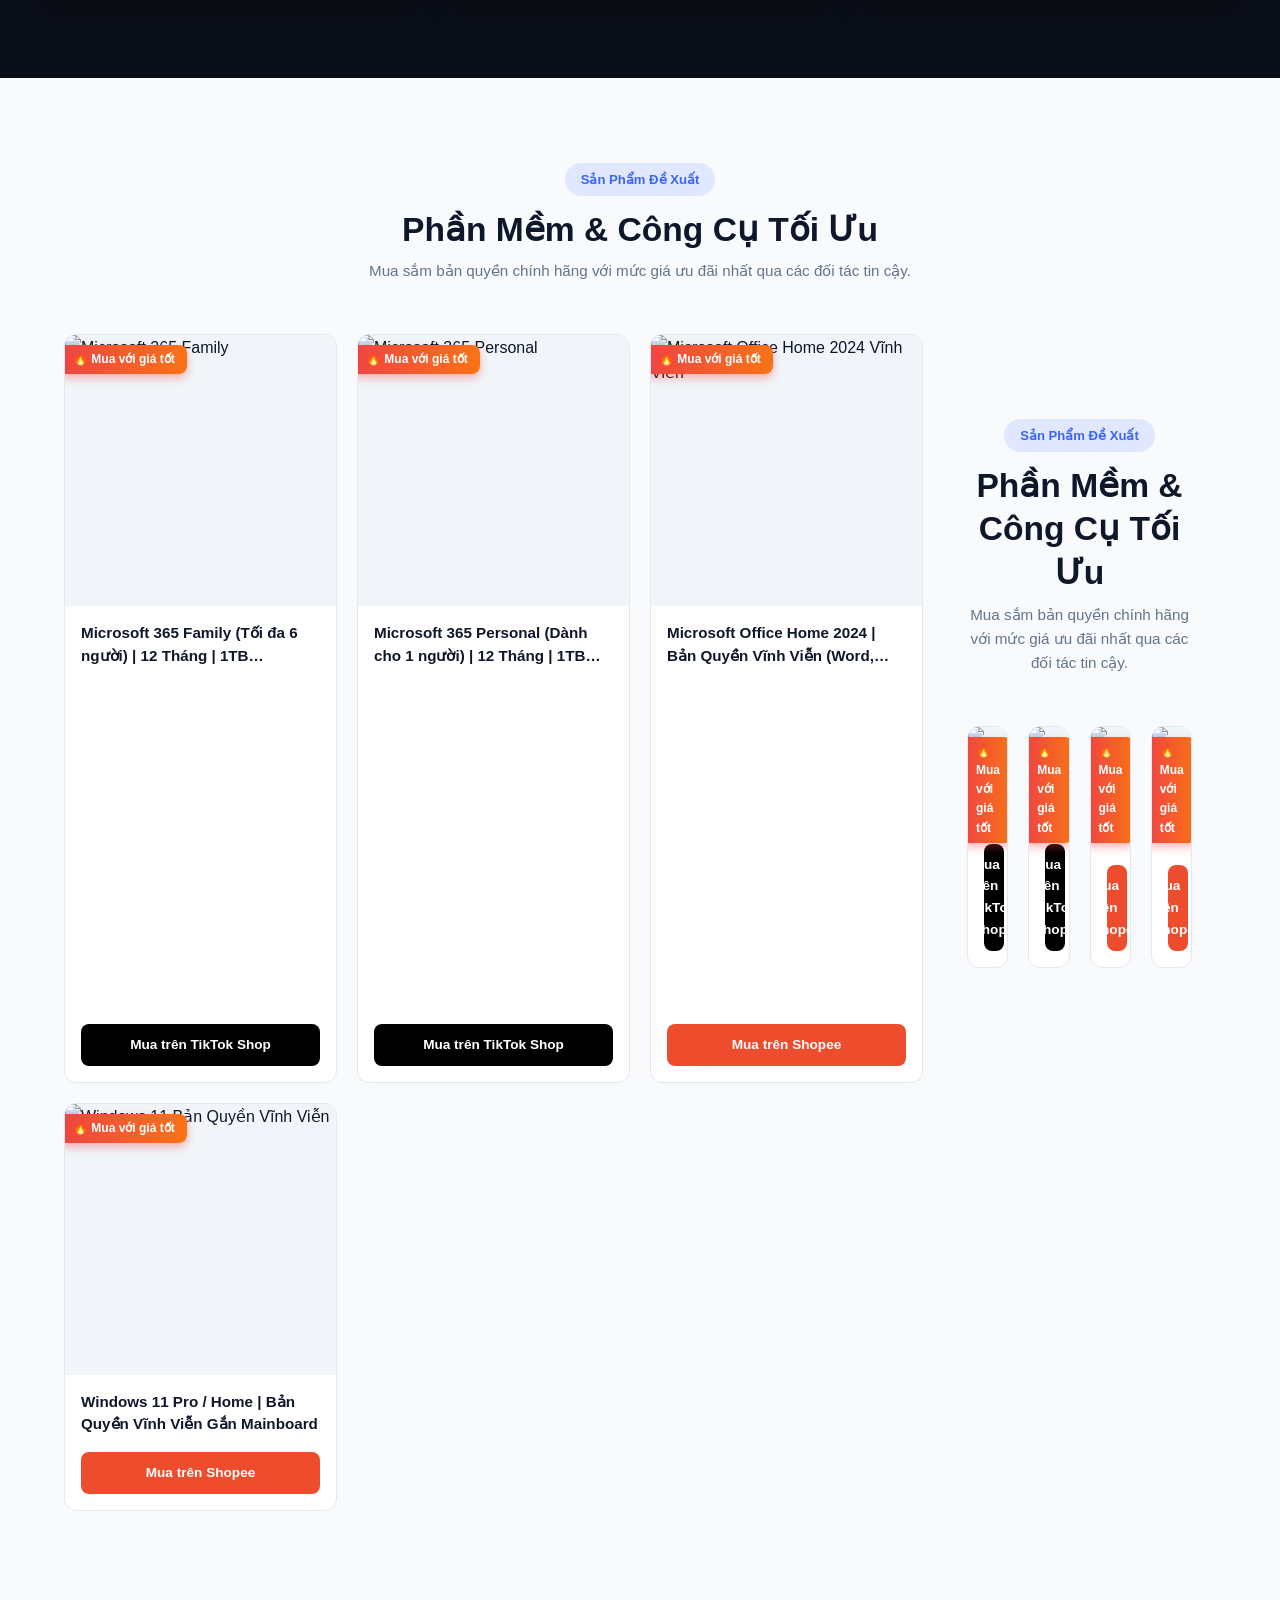
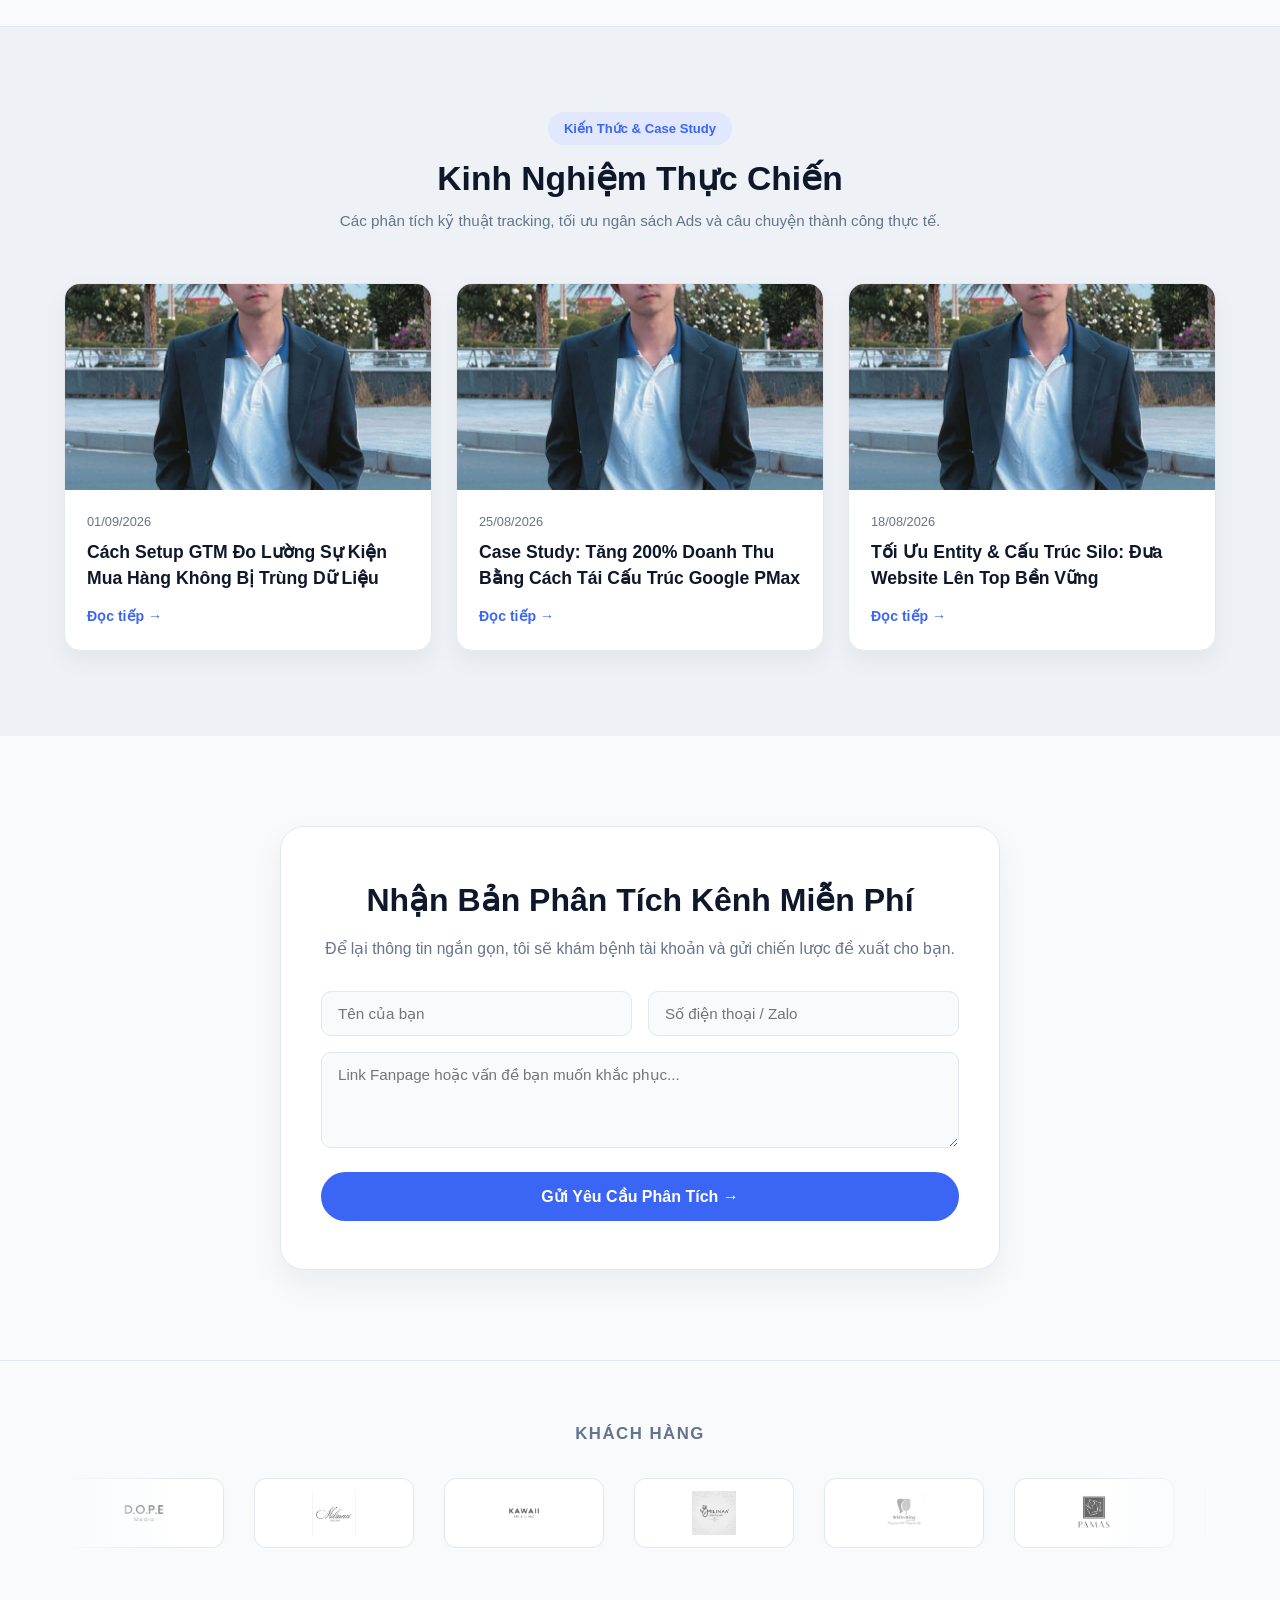
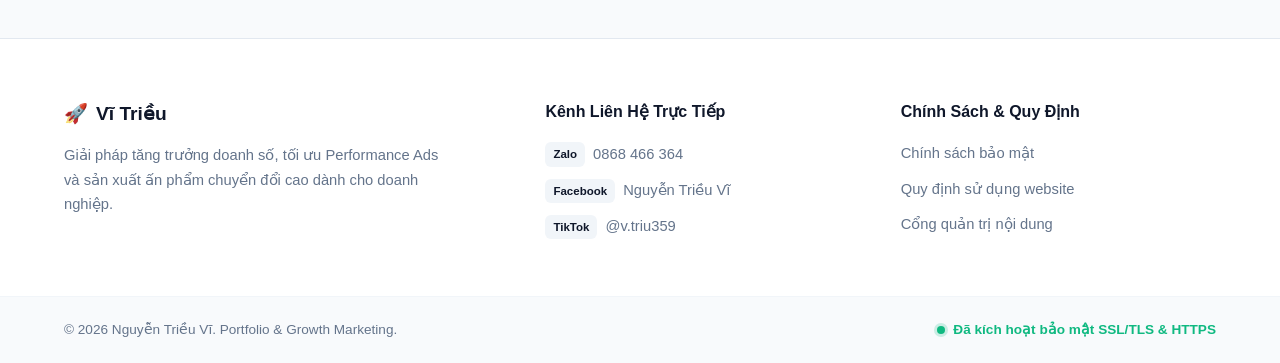
==== commit 34dbfaff: "update logo khach hang" ====
--- a/index.html
+++ b/index.html
@@ -341,7 +341,81 @@
             Mua trên Shopee
           </a>
         </div>
-      </div>
+      </div> <!-- ================= SẢN PHẨM AFFILIATE (TIẾP THỊ LIÊN KẾT) ================= -->
+<section id="products" class="affiliate-section">
+  <div class="container">
+    <div class="section-header dark-text fade-in-up">
+      <span class="badge-pill">Sản Phẩm Đề Xuất</span>
+      <h2>Phần Mềm & Công Cụ Tối Ưu</h2>
+      <p>Mua sắm bản quyền chính hãng với mức giá ưu đãi nhất qua các đối tác tin cậy.</p>
+    </div>
+
+    <div class="product-grid fade-in-up" id="affiliate-grid">
+      
+      <!-- Sản phẩm 1: Office 365 Family -->
+      <div class="product-card">
+        <div class="p-badge-hot">🔥 Mua với giá tốt</div>
+        <div class="p-thumb">
+          <img src="https://images.unsplash.com/photo-1633419461186-7d40a38105ec?auto=format&fit=crop&w=600&q=80" alt="Microsoft 365 Family" loading="lazy">
+        </div>
+        <div class="p-info">
+          <h3 class="p-title">Microsoft 365 Family (Tối đa 6 người) | 12 Tháng | 1TB OneDrive / Người</h3>
+          <a href="https://shop.tiktok.com/vn/pdp/1733012588928599643?_d=egfie7j5c4c526&_svg=1&chain_key=%7B%22t%22%3A1%2C%22k%22%3A%22000000000000000007682686212016801543%22%2C%22sc%22%3A%22copy%22%7D&checksum=90da6880e80607fc894436e0d2a92c49cf9219a5183ea6877ffd0f6ae5c69792" target="_blank" rel="noopener noreferrer" class="btn-buy-tiktok">
+            Mua trên TikTok Shop
+          </a>
+        </div>
+      </div>
+
+      <!-- Sản phẩm 2: Office 365 Personal -->
+      <div class="product-card">
+        <div class="p-badge-hot">🔥 Mua với giá tốt</div>
+        <div class="p-thumb">
+          <img src="https://images.unsplash.com/photo-1633419461186-7d40a38105ec?auto=format&fit=crop&w=600&q=80" alt="Microsoft 365 Personal" loading="lazy">
+        </div>
+        <div class="p-info">
+          <h3 class="p-title">Microsoft 365 Personal (Dành cho 1 người) | 12 Tháng | 1TB OneDrive</h3>
+          <a href="https://shop.tiktok.com/vn/pdp/1733014327415375451?_d=egfie7j5c4c526&_svg=1&chain_key=%7B%22t%22%3A1%2C%22k%22%3A%22000000000000000007682686412320704263%22%2C%22sc%22%3A%22copy%22%7D&checksum=d5154ec7d75bb4d2fb64f416f90c8eaab74c89231bc7709baec65e574d3363bc" target="_blank" rel="noopener noreferrer" class="btn-buy-tiktok">
+            Mua trên TikTok Shop
+          </a>
+        </div>
+      </div>
+
+      <!-- Sản phẩm 3: Office Home 2024 Vĩnh Viễn -->
+      <div class="product-card">
+        <div class="p-badge-hot">🔥 Mua với giá tốt</div>
+        <div class="p-thumb">
+          <img src="https://images.unsplash.com/photo-1517694712202-14dd9538aa97?auto=format&fit=crop&w=600&q=80" alt="Microsoft Office Home 2024 Vĩnh Viễn" loading="lazy">
+        </div>
+        <div class="p-info">
+          <h3 class="p-title">Microsoft Office Home 2024 | Bản Quyền Vĩnh Viễn (Word, Excel, PPT)</h3>
+          <a href="https://s.shopee.vn/9fKjAtPROt" target="_blank" rel="noopener noreferrer" class="btn-buy-tiktok btn-buy-shopee">
+            Mua trên Shopee
+          </a>
+        </div>
+      </div>
+
+      <!-- Sản phẩm 4: Windows 11 Bản Quyền Vĩnh Viễn -->
+      <div class="product-card">
+        <div class="p-badge-hot">🔥 Mua với giá tốt</div>
+        <div class="p-thumb">
+          <img src="https://images.unsplash.com/photo-1587614382346-4ec70e388b28?auto=format&fit=crop&w=600&q=80" alt="Windows 11 Bản Quyền Vĩnh Viễn" loading="lazy">
+        </div>
+        <div class="p-info">
+          <h3 class="p-title">Windows 11 Pro / Home | Bản Quyền Vĩnh Viễn Gắn Mainboard</h3>
+          <a href="https://s.shopee.vn/8fSBz89YoP" target="_blank" rel="noopener noreferrer" class="btn-buy-tiktok btn-buy-shopee">
+            Mua trên Shopee
+          </a>
+        </div>
+      </div>
+
+    </div>
+
+    <!-- Nút Xem Thêm (Sẽ tự động hiện khi có >10 sản phẩm) -->
+    <div class="show-more-wrap">
+      <button id="btn-show-more" class="btn-show-more" style="display: none;">Xem tất cả sản phẩm <span>▼</span></button>
+    </div>
+  </div>
+</section>
 
       <!-- Sản phẩm 4: Windows 11 Bản Quyền Vĩnh Viễn -->
       <div class="product-card">
@@ -582,6 +656,7 @@
             <div class="client-logo"><img src="images/logo.png" alt="Khách hàng 8"></div>
             <div class="client-logo"><img src="images/Vien-Logo Thu Am Viet-min.png" alt="Khách hàng 9"></div>
             <div class="client-logo"><img src="images/images (3).jpg" alt="Khách hàng 10"></div>
+            <div class="client-logo"><img src="images/PAVIALOGO-2.png" alt="Khách hàng 10"></div>
             <!-- VÒNG 2 -->
             <div class="client-logo"><img src="images/300576393_414630707322796_7132533754575712031_n.png" alt="Khách hàng 1"></div>
             <div class="client-logo"><img src="images/480268712_1591300624920327_9069819761855290164_n.jpg" alt="Khách hàng 2"></div>
@@ -593,6 +668,8 @@
             <div class="client-logo"><img src="images/logo.png" alt="Khách hàng 8"></div>
             <div class="client-logo"><img src="images/Vien-Logo Thu Am Viet-min.png" alt="Khách hàng 9"></div>
             <div class="client-logo"><img src="images/images (3).jpg" alt="Khách hàng 10"></div>
+            <div class="client-logo"><img src="images/PAVIALOGO-2.png" alt="Khách hàng 10"></div>
+          
           </div>
         </div>
       </div>
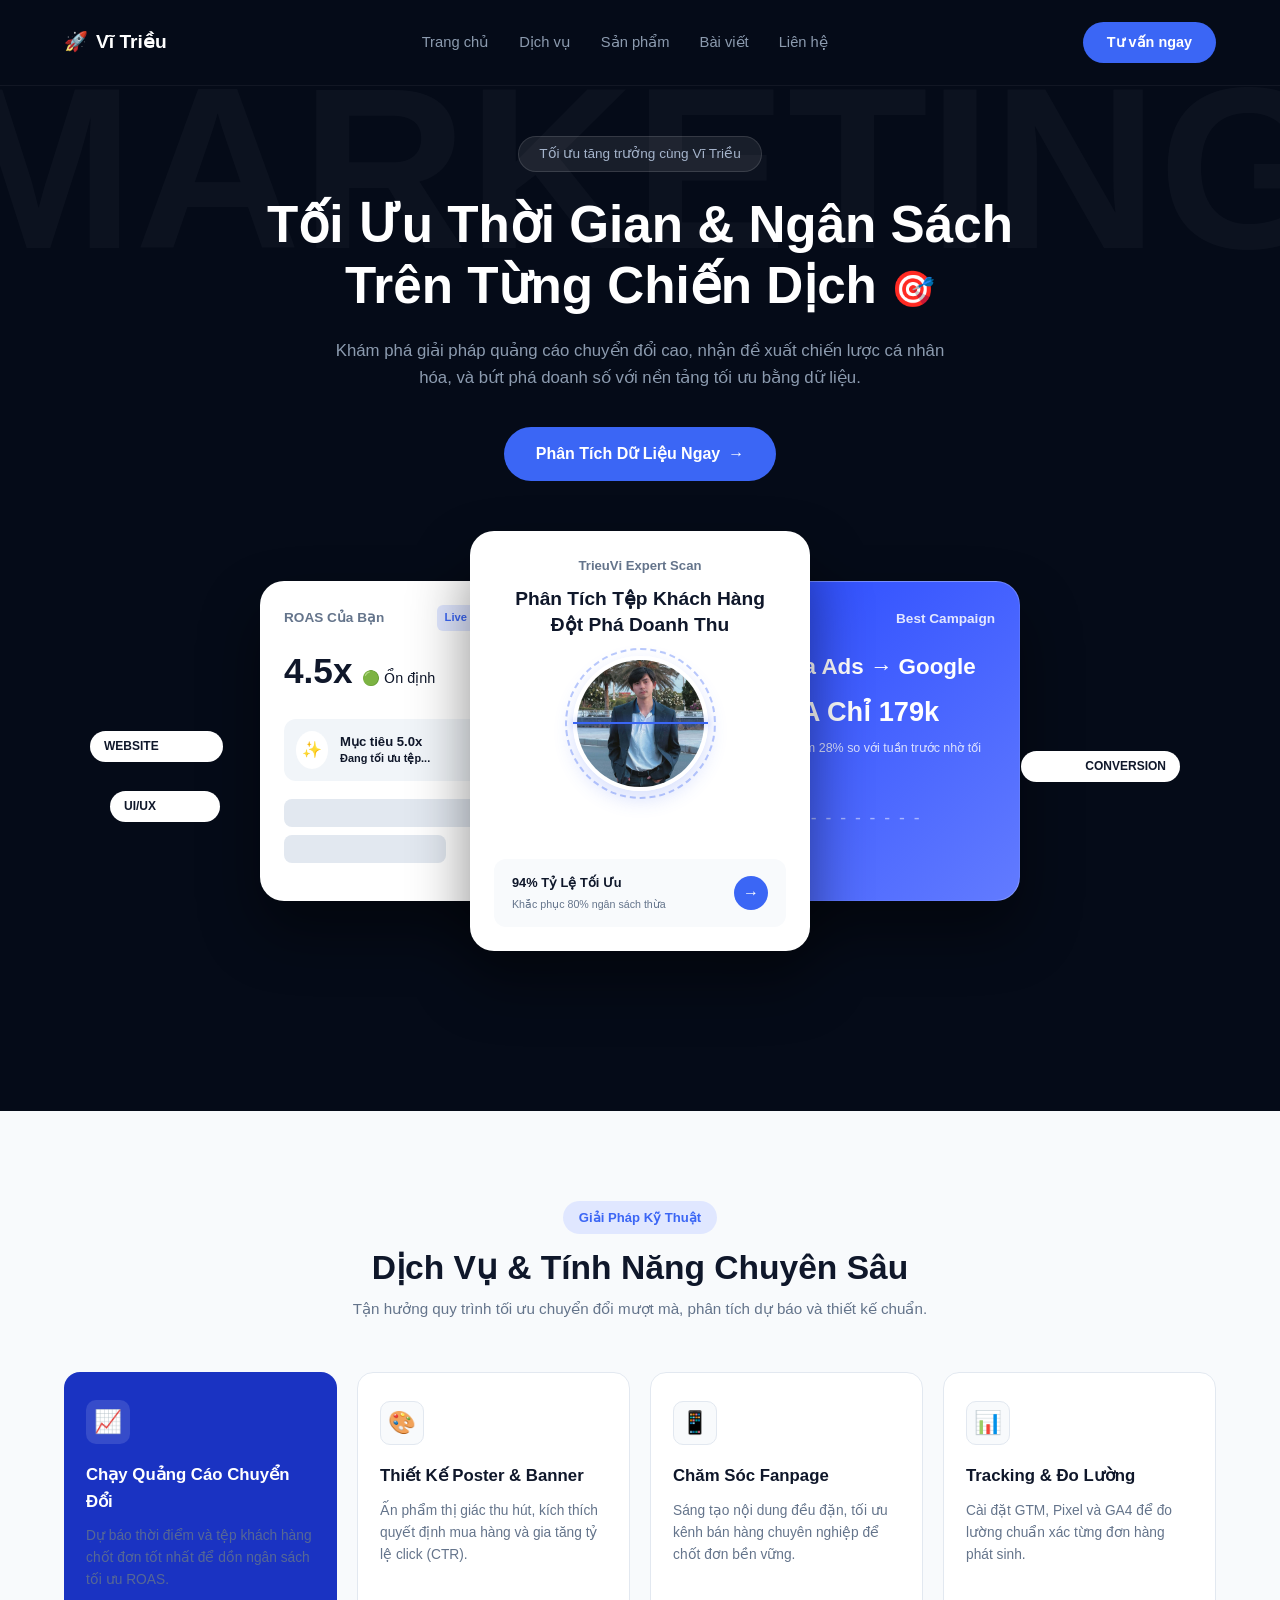
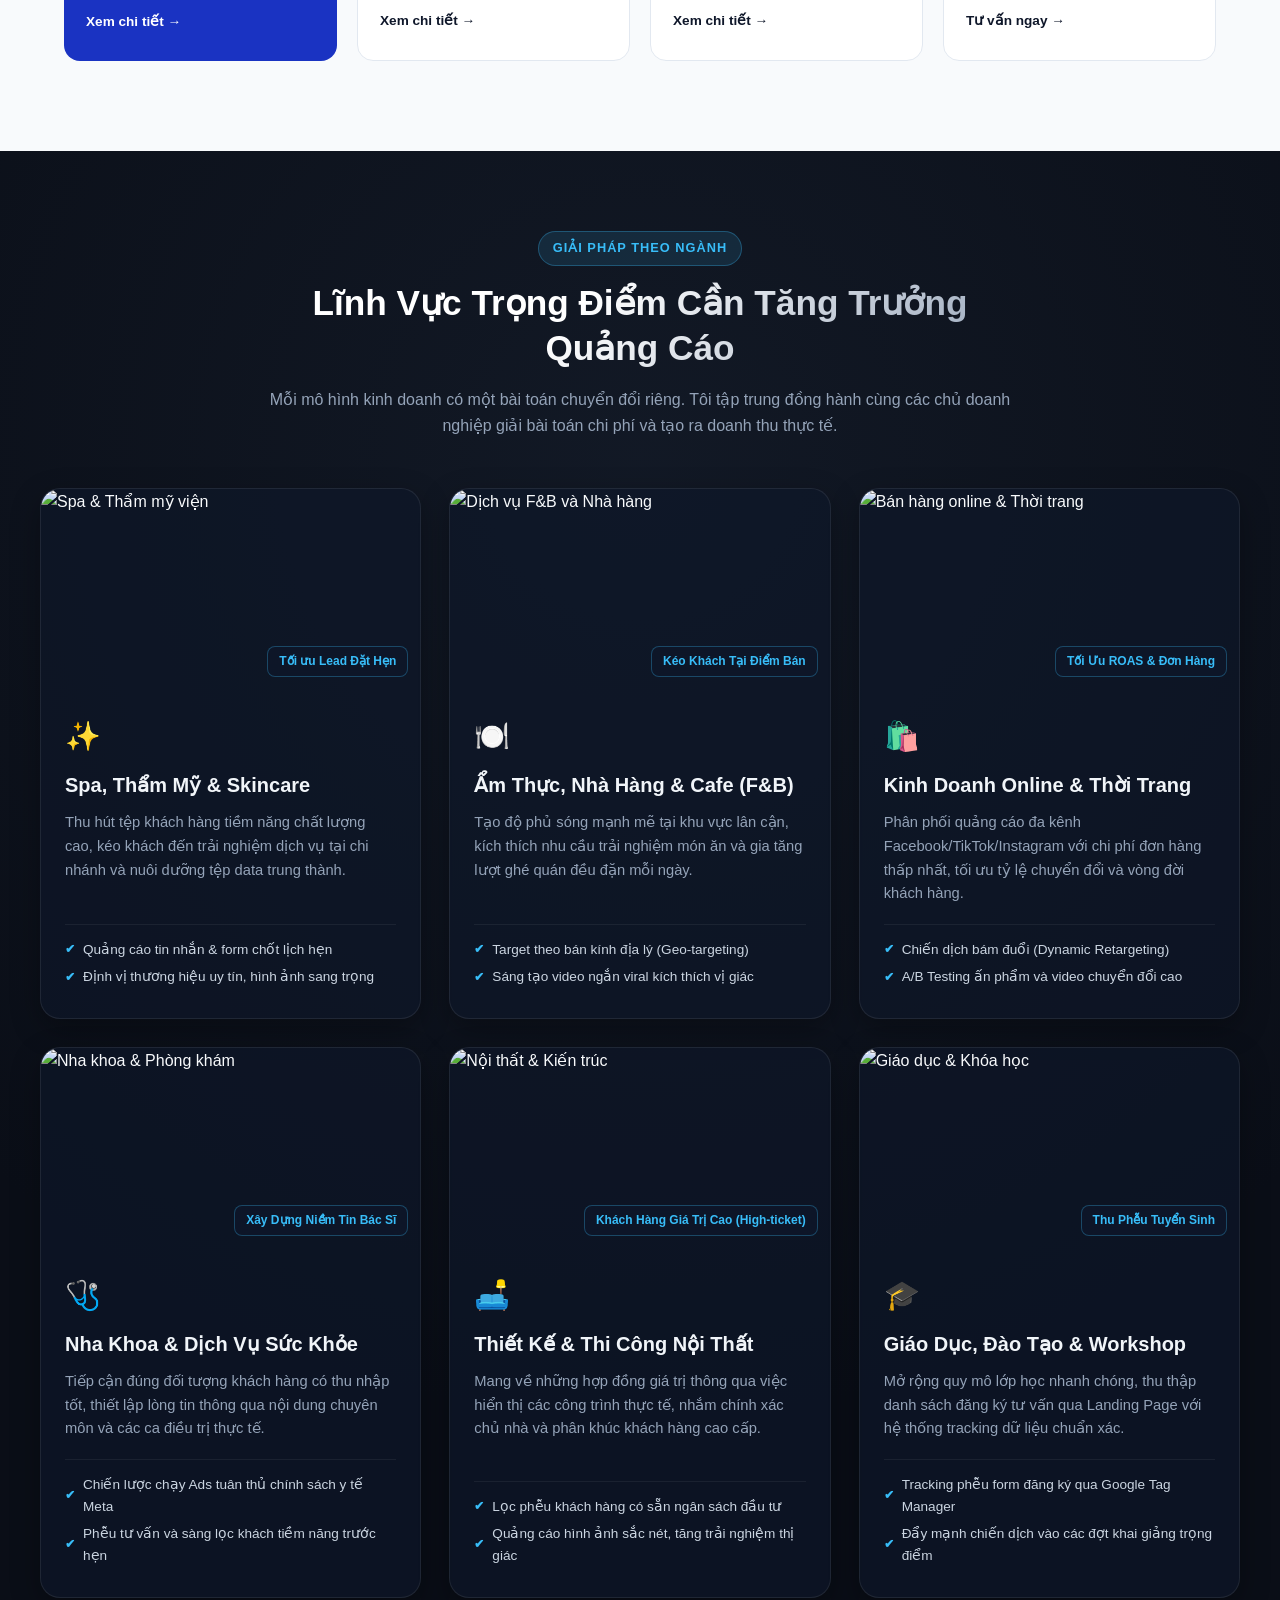
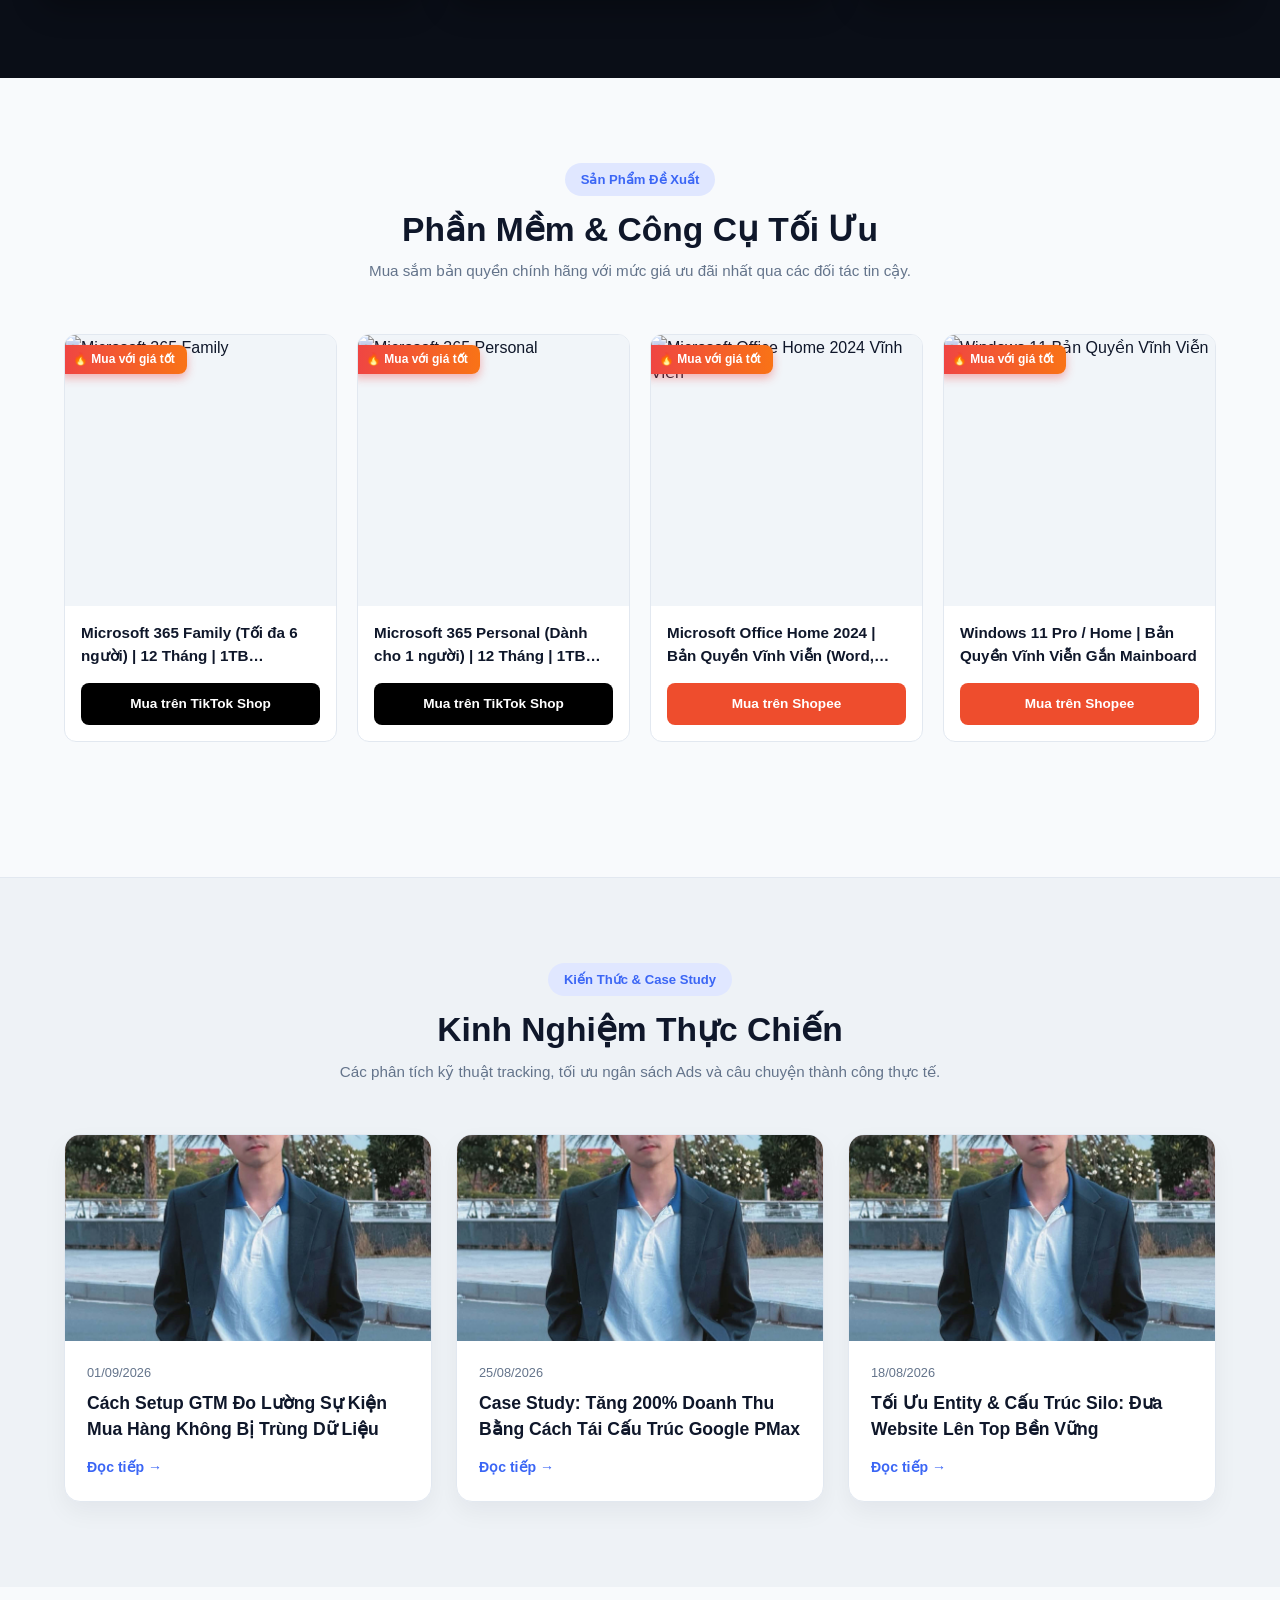
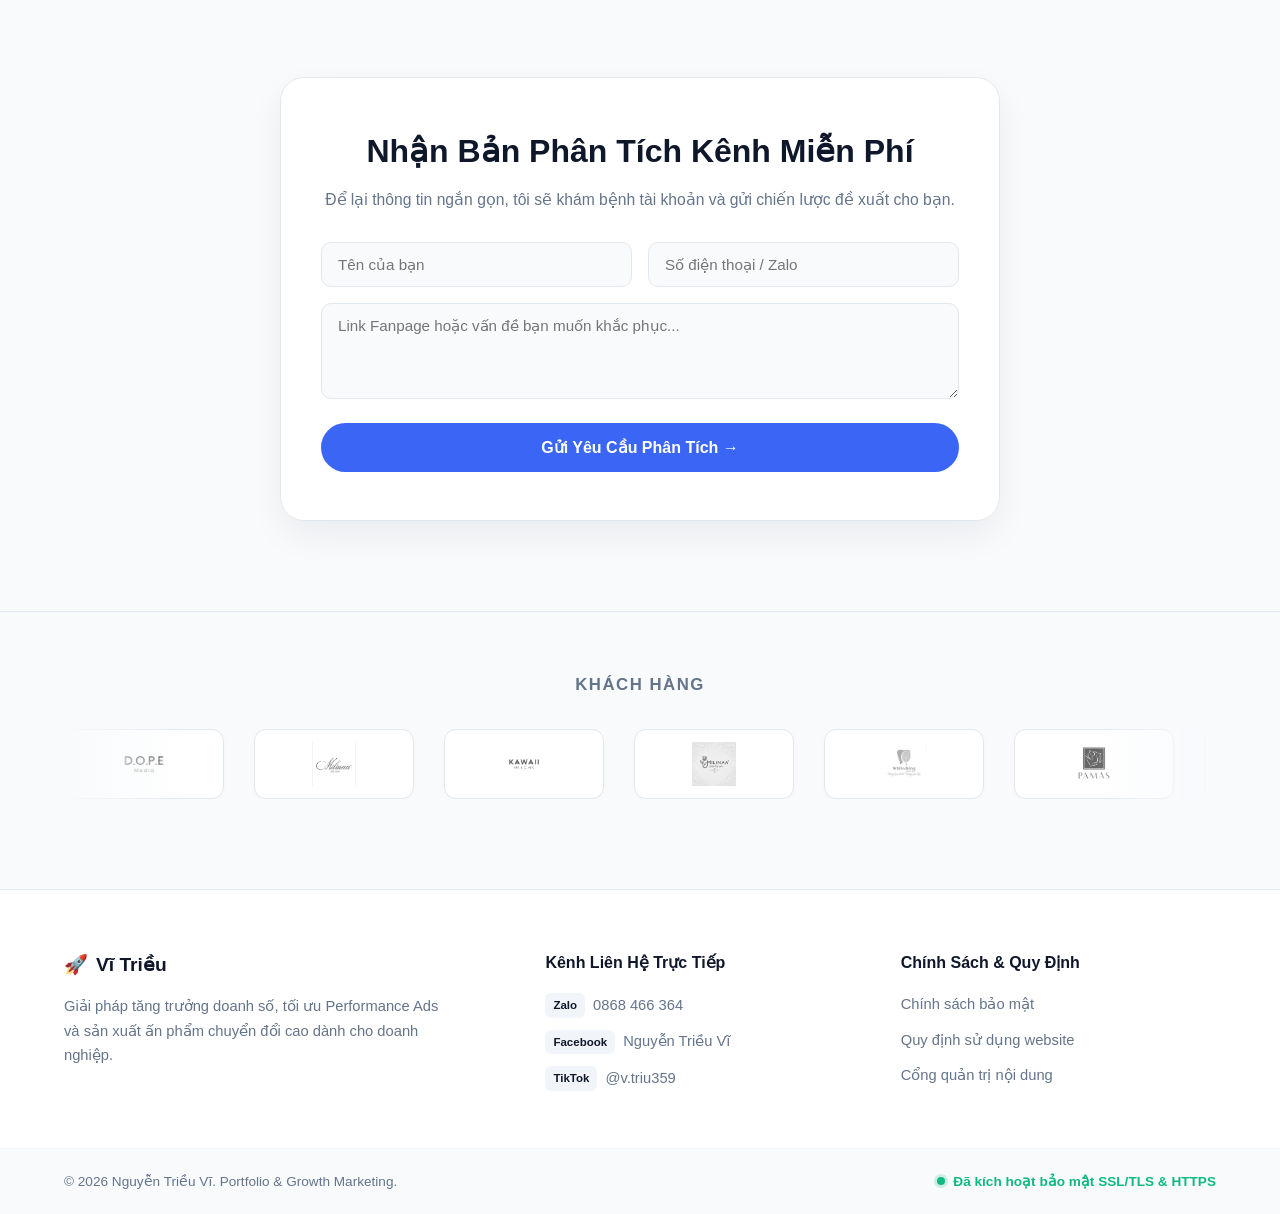
==== commit ed4537ff: "cap nhat san pham 2" ====
--- a/index.html
+++ b/index.html
@@ -341,57 +341,6 @@
             Mua trên Shopee
           </a>
         </div>
-      </div> <!-- ================= SẢN PHẨM AFFILIATE (TIẾP THỊ LIÊN KẾT) ================= -->
-<section id="products" class="affiliate-section">
-  <div class="container">
-    <div class="section-header dark-text fade-in-up">
-      <span class="badge-pill">Sản Phẩm Đề Xuất</span>
-      <h2>Phần Mềm & Công Cụ Tối Ưu</h2>
-      <p>Mua sắm bản quyền chính hãng với mức giá ưu đãi nhất qua các đối tác tin cậy.</p>
-    </div>
-
-    <div class="product-grid fade-in-up" id="affiliate-grid">
-      
-      <!-- Sản phẩm 1: Office 365 Family -->
-      <div class="product-card">
-        <div class="p-badge-hot">🔥 Mua với giá tốt</div>
-        <div class="p-thumb">
-          <img src="https://images.unsplash.com/photo-1633419461186-7d40a38105ec?auto=format&fit=crop&w=600&q=80" alt="Microsoft 365 Family" loading="lazy">
-        </div>
-        <div class="p-info">
-          <h3 class="p-title">Microsoft 365 Family (Tối đa 6 người) | 12 Tháng | 1TB OneDrive / Người</h3>
-          <a href="https://shop.tiktok.com/vn/pdp/1733012588928599643?_d=egfie7j5c4c526&_svg=1&chain_key=%7B%22t%22%3A1%2C%22k%22%3A%22000000000000000007682686212016801543%22%2C%22sc%22%3A%22copy%22%7D&checksum=90da6880e80607fc894436e0d2a92c49cf9219a5183ea6877ffd0f6ae5c69792" target="_blank" rel="noopener noreferrer" class="btn-buy-tiktok">
-            Mua trên TikTok Shop
-          </a>
-        </div>
-      </div>
-
-      <!-- Sản phẩm 2: Office 365 Personal -->
-      <div class="product-card">
-        <div class="p-badge-hot">🔥 Mua với giá tốt</div>
-        <div class="p-thumb">
-          <img src="https://images.unsplash.com/photo-1633419461186-7d40a38105ec?auto=format&fit=crop&w=600&q=80" alt="Microsoft 365 Personal" loading="lazy">
-        </div>
-        <div class="p-info">
-          <h3 class="p-title">Microsoft 365 Personal (Dành cho 1 người) | 12 Tháng | 1TB OneDrive</h3>
-          <a href="https://shop.tiktok.com/vn/pdp/1733014327415375451?_d=egfie7j5c4c526&_svg=1&chain_key=%7B%22t%22%3A1%2C%22k%22%3A%22000000000000000007682686412320704263%22%2C%22sc%22%3A%22copy%22%7D&checksum=d5154ec7d75bb4d2fb64f416f90c8eaab74c89231bc7709baec65e574d3363bc" target="_blank" rel="noopener noreferrer" class="btn-buy-tiktok">
-            Mua trên TikTok Shop
-          </a>
-        </div>
-      </div>
-
-      <!-- Sản phẩm 3: Office Home 2024 Vĩnh Viễn -->
-      <div class="product-card">
-        <div class="p-badge-hot">🔥 Mua với giá tốt</div>
-        <div class="p-thumb">
-          <img src="https://images.unsplash.com/photo-1517694712202-14dd9538aa97?auto=format&fit=crop&w=600&q=80" alt="Microsoft Office Home 2024 Vĩnh Viễn" loading="lazy">
-        </div>
-        <div class="p-info">
-          <h3 class="p-title">Microsoft Office Home 2024 | Bản Quyền Vĩnh Viễn (Word, Excel, PPT)</h3>
-          <a href="https://s.shopee.vn/9fKjAtPROt" target="_blank" rel="noopener noreferrer" class="btn-buy-tiktok btn-buy-shopee">
-            Mua trên Shopee
-          </a>
-        </div>
       </div>
 
       <!-- Sản phẩm 4: Windows 11 Bản Quyền Vĩnh Viễn -->
@@ -417,21 +366,7 @@
   </div>
 </section>
 
-      <!-- Sản phẩm 4: Windows 11 Bản Quyền Vĩnh Viễn -->
-      <div class="product-card">
-        <div class="p-badge-hot">🔥 Mua với giá tốt</div>
-        <div class="p-thumb">
-          <img src="https://images.unsplash.com/photo-1587614382346-4ec70e388b28?auto=format&fit=crop&w=600&q=80" alt="Windows 11 Bản Quyền Vĩnh Viễn" loading="lazy">
-        </div>
-        <div class="p-info">
-          <h3 class="p-title">Windows 11 Pro / Home | Bản Quyền Vĩnh Viễn Gắn Mainboard</h3>
-          <a href="https://s.shopee.vn/8fSBz89YoP" target="_blank" rel="noopener noreferrer" class="btn-buy-tiktok btn-buy-shopee">
-            Mua trên Shopee
-          </a>
-        </div>
-      </div>
-
-    </div>
+      
 
     <!-- Nút Xem Thêm (Sẽ tự động hiện khi có >10 sản phẩm) -->
     <div class="show-more-wrap">
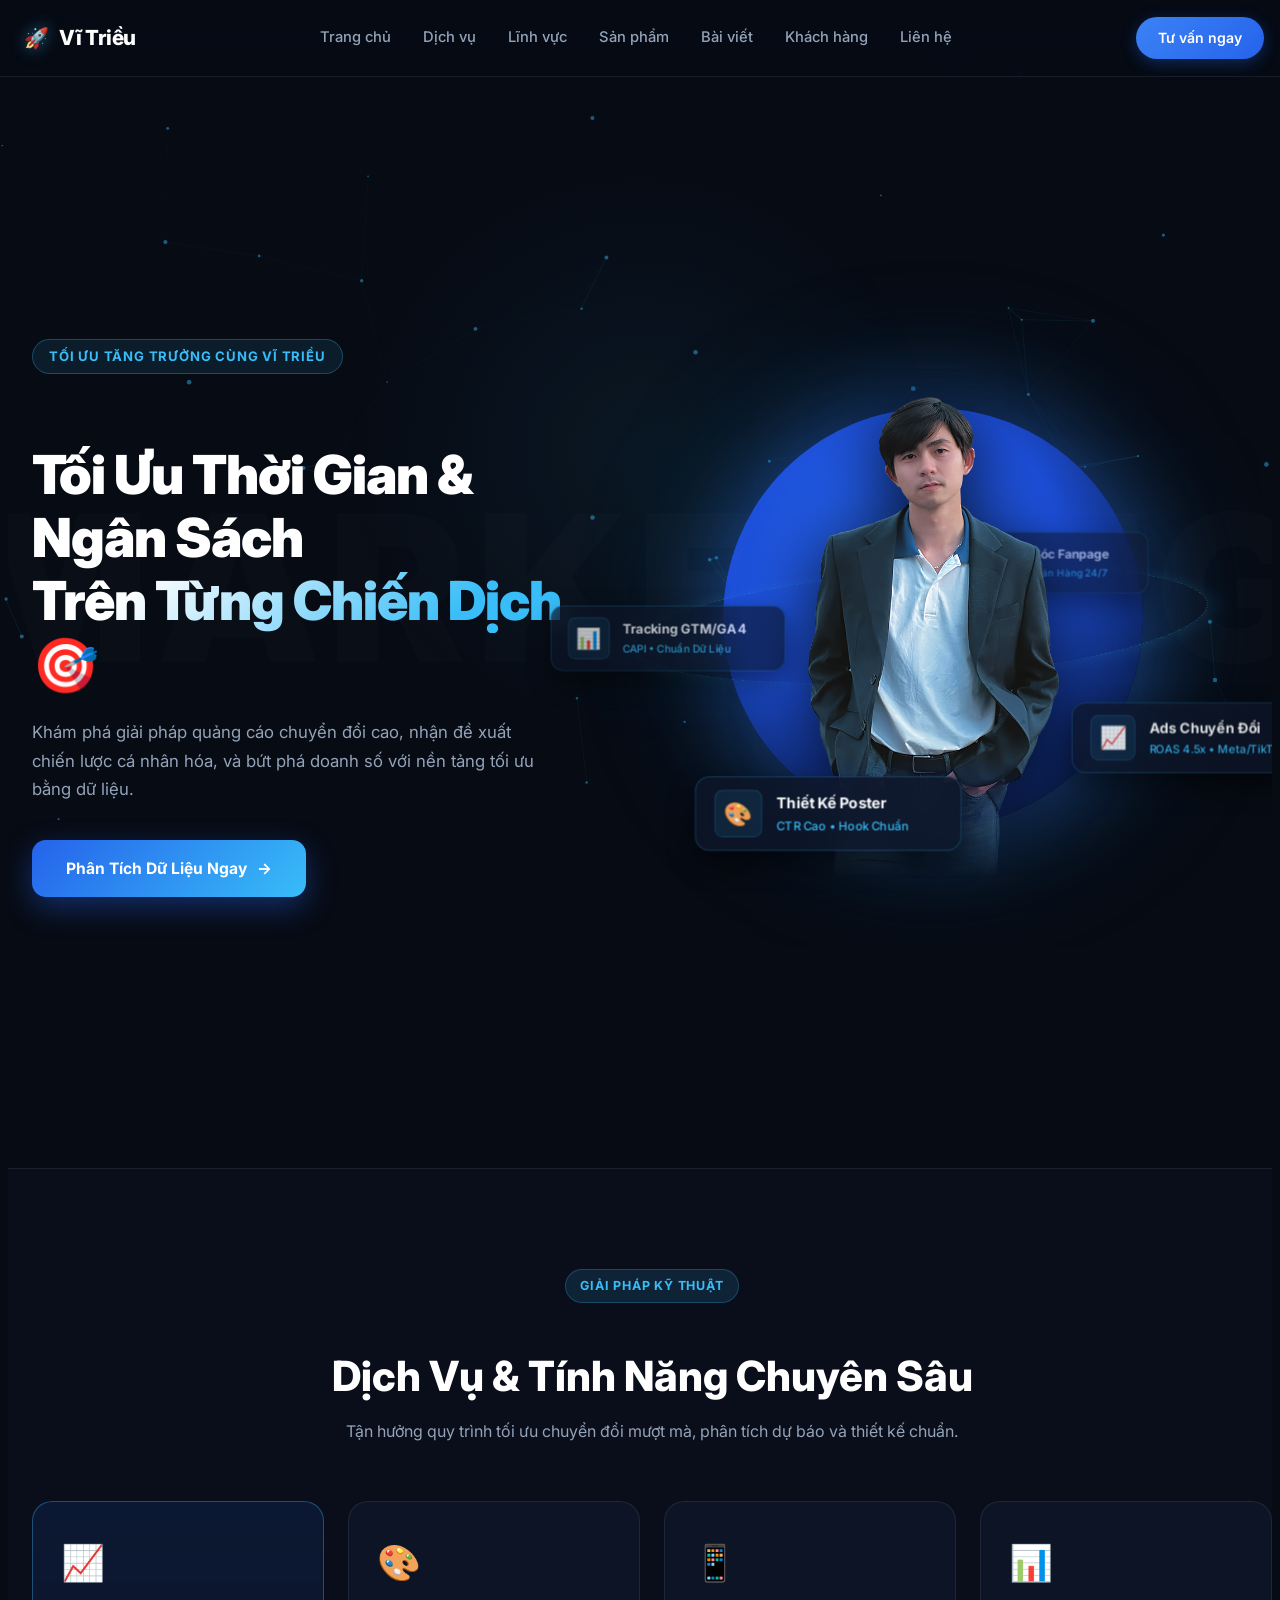
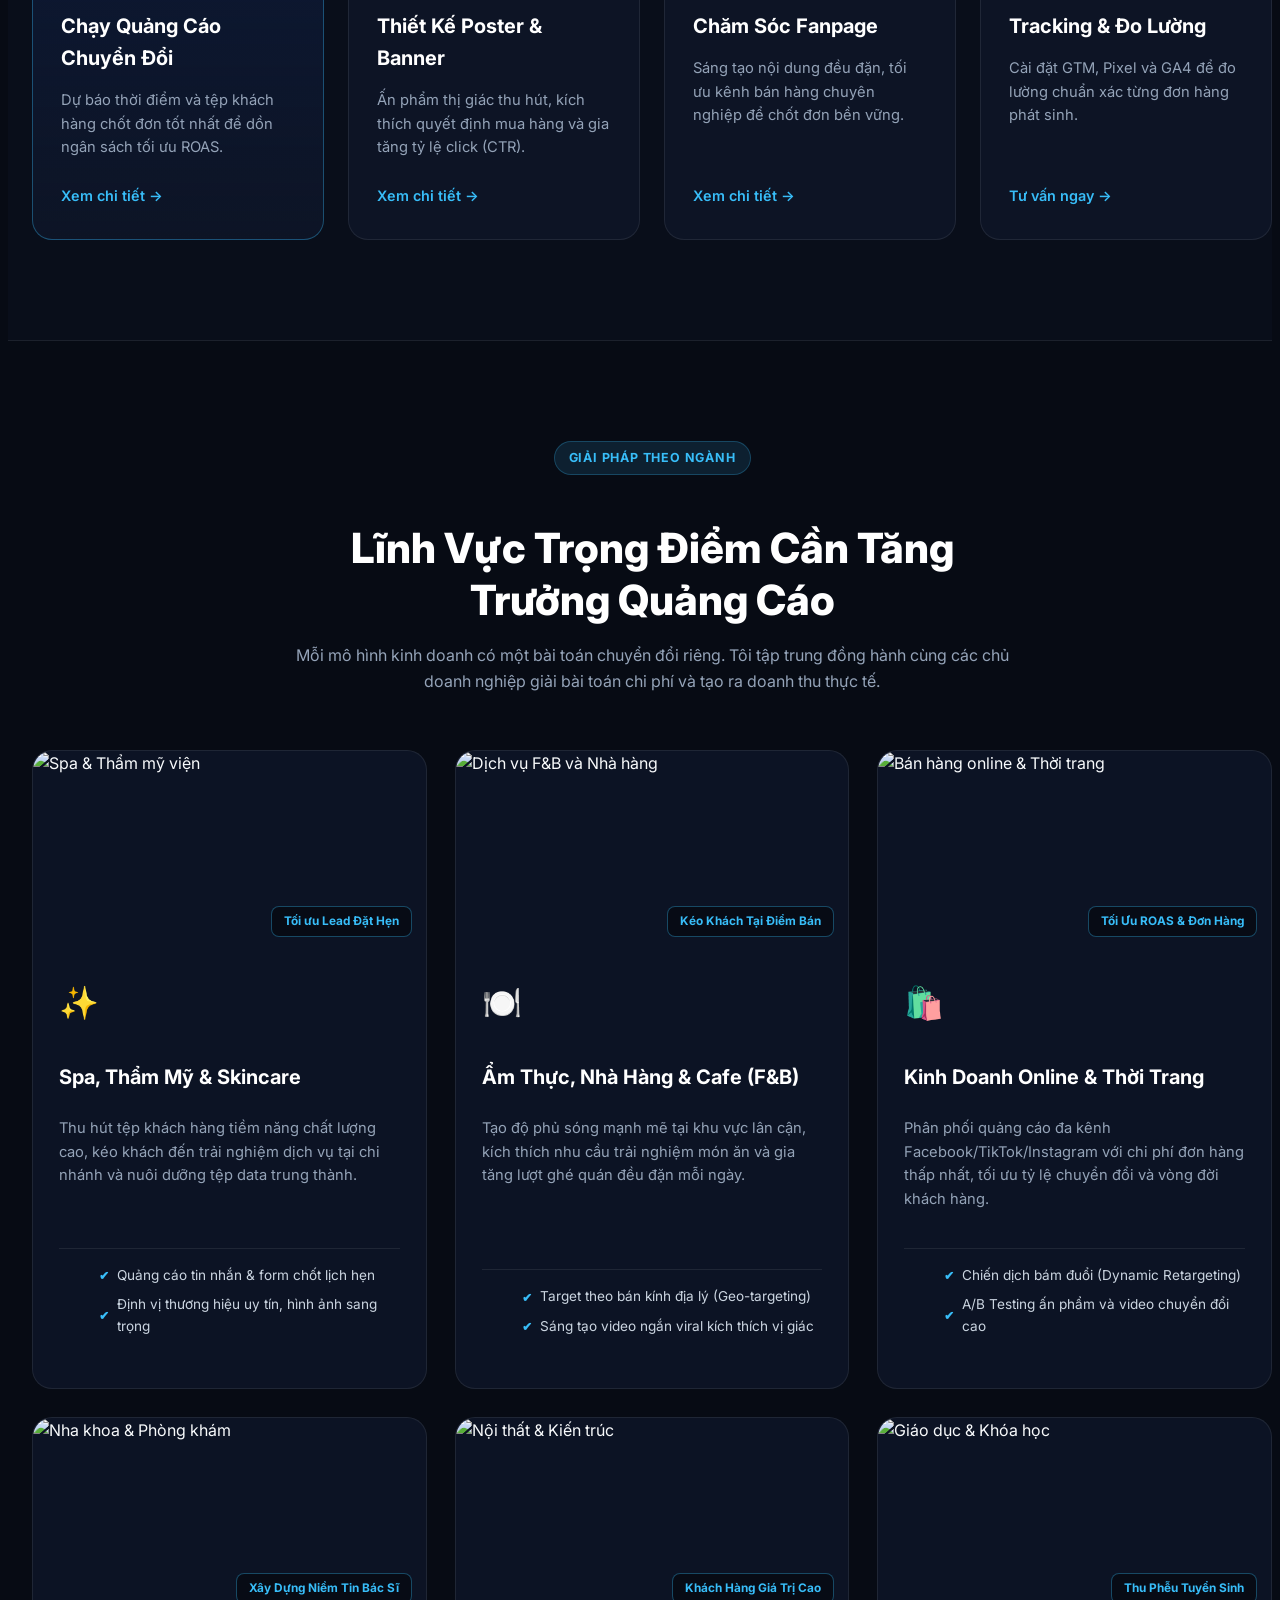
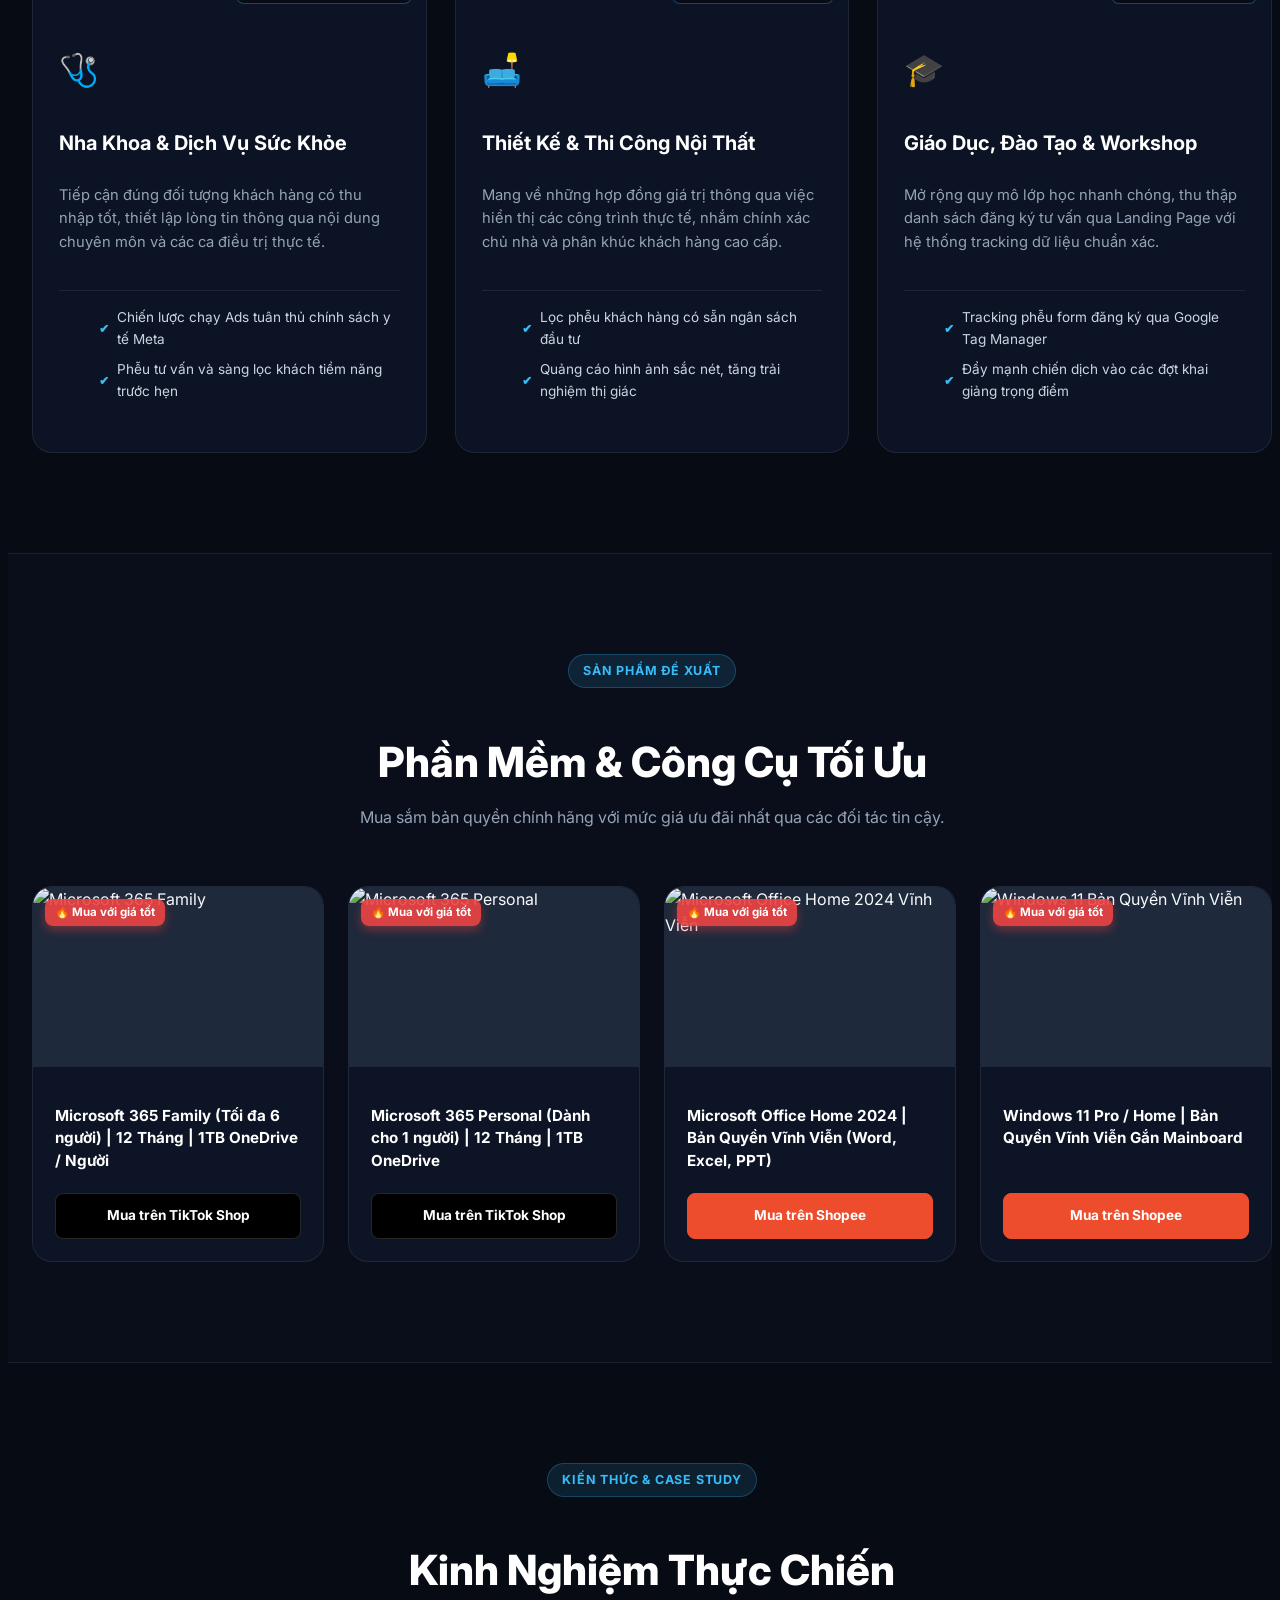
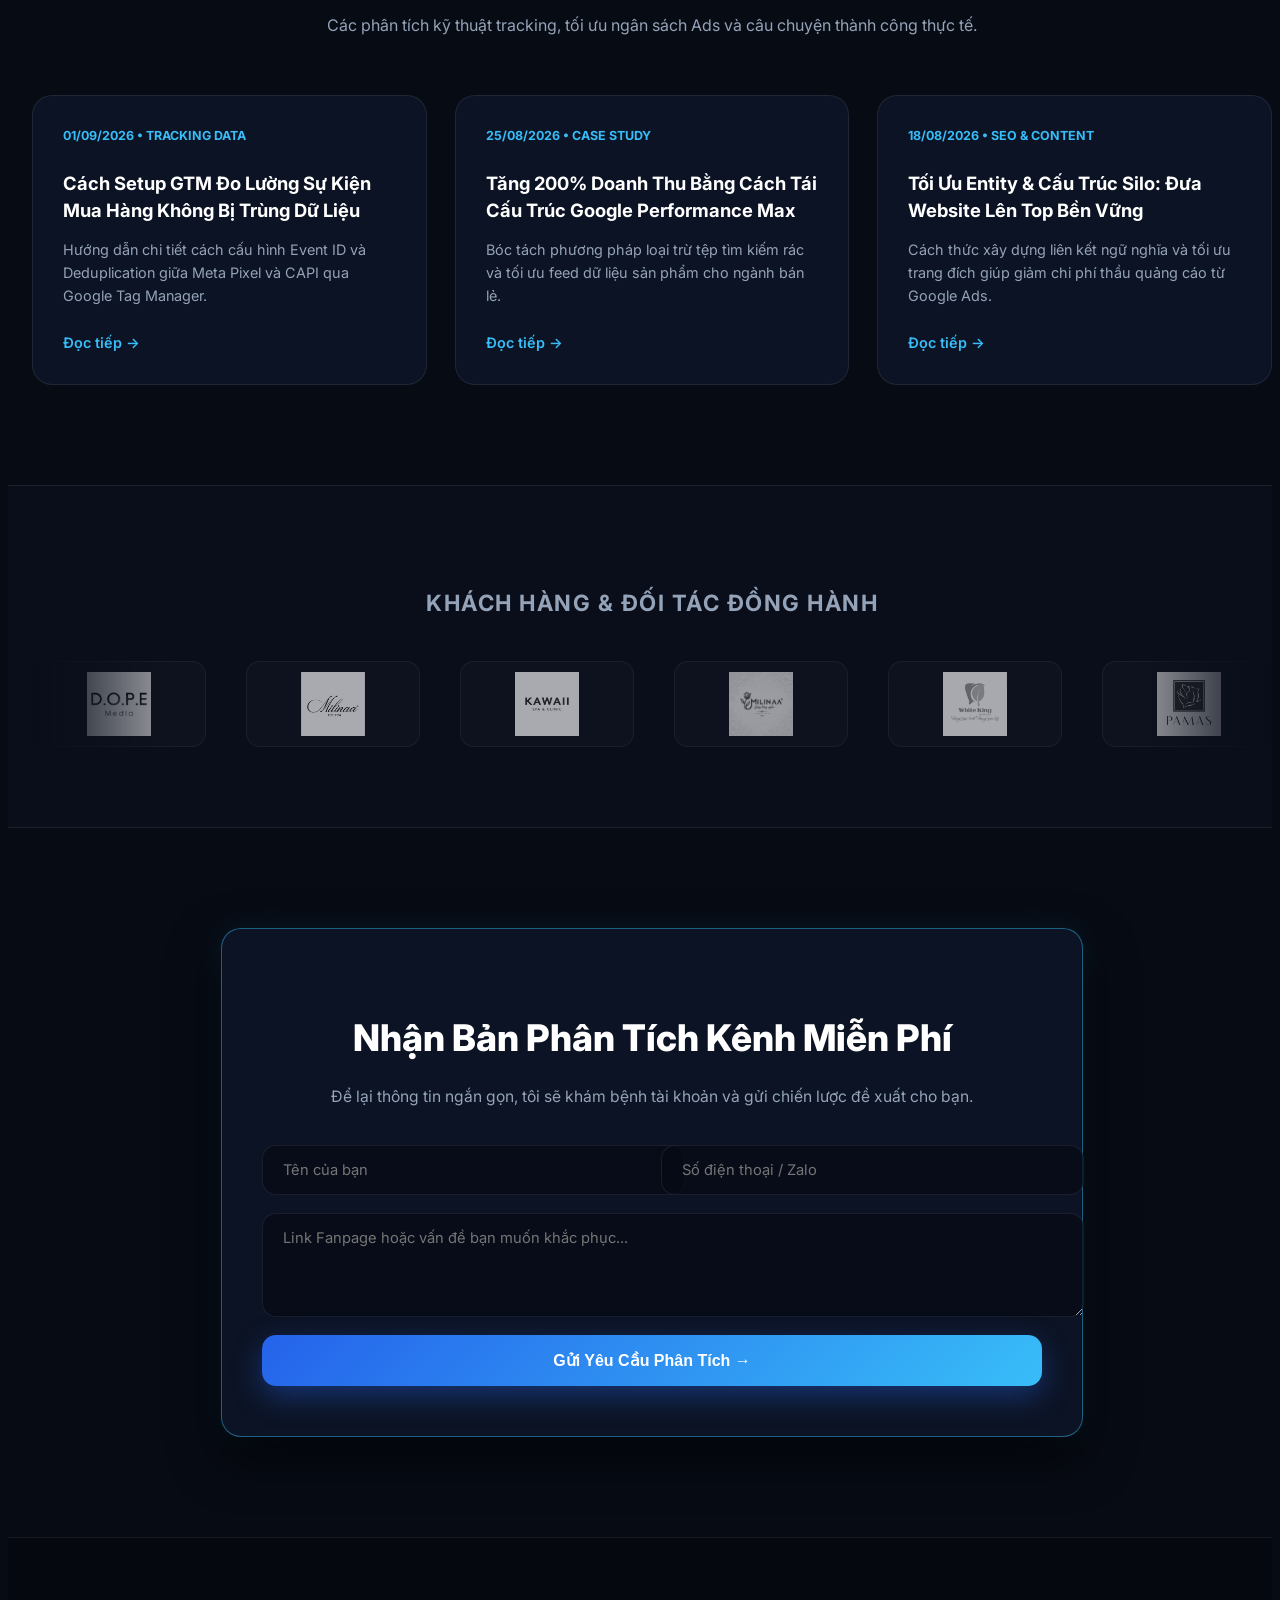
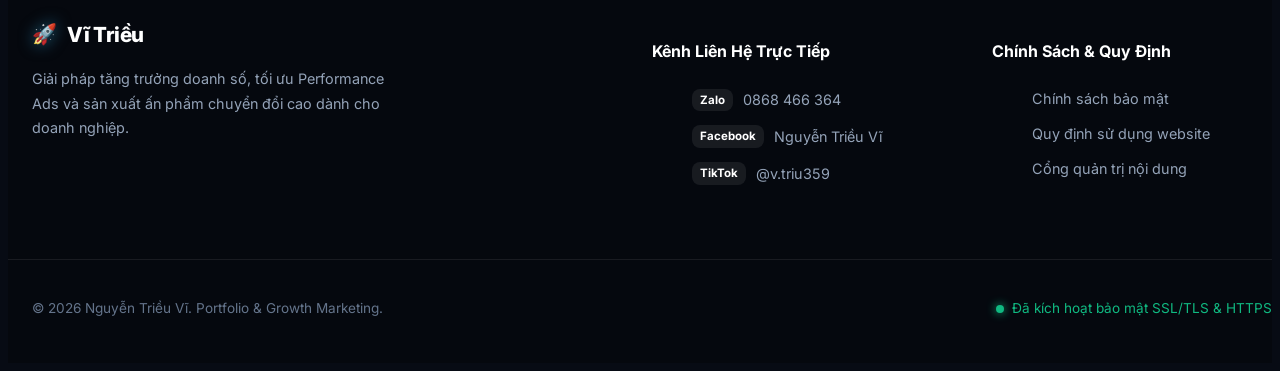
==== commit 5bd4daa8: "vi trieu 2.0" ====
--- a/index.html
+++ b/index.html
@@ -1,30 +1,27 @@
-<!DOCTYPE html>
-<html lang="vi">
-<!DOCTYPE html>
-<html lang="vi">
 <!DOCTYPE html>
 <html lang="vi">
 <head>
   <!-- Google Tag Manager -->
-<script>(function(w,d,s,l,i){w[l]=w[l]||[];w[l].push({'gtm.start':
-new Date().getTime(),event:'gtm.js'});var f=d.getElementsByTagName(s)[0],
-j=d.createElement(s),dl=l!='dataLayer'?'&l='+l:'';j.async=true;j.src=
-'https://www.googletagmanager.com/gtm.js?id='+i+dl;f.parentNode.insertBefore(j,f);
-})(window,document,'script','dataLayer','GTM-TVCD245F');</script>
-<!-- End Google Tag Manager -->
+  <script>(function(w,d,s,l,i){w[l]=w[l]||[];w[l].push({'gtm.start':
+  new Date().getTime(),event:'gtm.js'});var f=d.getElementsByTagName(s)[0],
+  j=d.createElement(s),dl=l!='dataLayer'?'&l='+l:'';j.async=true;j.src=
+  'https://www.googletagmanager.com/gtm.js?id='+i+dl;f.parentNode.insertBefore(j,f);
+  })(window,document,'script','dataLayer','GTM-TVCD245F');</script>
+  <!-- End Google Tag Manager -->
+
   <!-- Google tag (gtag.js) -->
-<script async src="https://www.googletagmanager.com/gtag/js?id=G-MNK8E4RK6Z"></script>
-<script>
-  window.dataLayer = window.dataLayer || [];
-  function gtag(){dataLayer.push(arguments);}
-  gtag('js', new Date());
-
-  gtag('config', 'G-MNK8E4RK6Z');
-</script>
+  <script async src="https://www.googletagmanager.com/gtag/js?id=G-MNK8E4RK6Z"></script>
+  <script>
+    window.dataLayer = window.dataLayer || [];
+    function gtag(){dataLayer.push(arguments);}
+    gtag('js', new Date());
+    gtag('config', 'G-MNK8E4RK6Z');
+  </script>
+
   <meta charset="UTF-8">
-  <meta name="viewport" content="width=device-width, initial-scale=1.0">
+  <meta name="viewport" content="width=device-width, initial-scale=1.0, maximum-scale=5.0">
   <title>Nguyễn Triều Vĩ | Growth Marketing & Performance Ads</title>
-  <meta name="description" content="Tối ưu chi phí quảng cáo, thiết kế ấn phẩm chuyển đổi cao và tracking chuẩn xác.">
+  <meta name="description" content="Tối ưu chi phí quảng cáo, thiết kế ấn phẩm chuyển đổi cao và kiến trúc hệ thống tracking chuẩn xác.">
 
   <!-- Open Graph / Facebook Thumbnail -->
   <meta property="og:type" content="website">
@@ -35,17 +32,30 @@
   <meta property="og:image:width" content="1200">
   <meta property="og:image:height" content="630">
 
-  <!-- CSS -->
-  <link rel="stylesheet" href="css/style.css?v=3.0">
+  <!-- Google Fonts: Inter -->
+  <link rel="preconnect" href="https://fonts.googleapis.com">
+  <link rel="preconnect" href="https://fonts.gstatic.com" crossorigin>
+  <link href="https://fonts.googleapis.com/css2?family=Inter:wght@300;400;500;600;700;800;900&display=swap" rel="stylesheet">
+
+  <!-- LIÊN KẾT FILE CSS RIÊNG BIỆT -->
+  <link rel="stylesheet" href="css/style.css?v=4.0">
 </head>
 <body>
-<!-- Google Tag Manager (noscript) -->
-<noscript><iframe src="https://www.googletagmanager.com/ns.html?id=GTM-TVCD245F"
-height="0" width="0" style="display:none;visibility:hidden"></iframe></noscript>
-<!-- End Google Tag Manager (noscript) -->
+
+  <!-- Google Tag Manager (noscript) -->
+  <noscript><iframe src="https://www.googletagmanager.com/ns.html?id=GTM-TVCD245F"
+  height="0" width="0" style="display:none;visibility:hidden"></iframe></noscript>
+  <!-- End Google Tag Manager (noscript) -->
+
+  <!-- Ambient Cursor Spotlight -->
+  <div id="cursor-spotlight"></div>
+
+  <!-- Interactive Cyber Particles Canvas -->
+  <canvas id="cyber-canvas"></canvas>
+
   <!-- ================= HEADER ================= -->
   <header class="header">
-    <div class="container nav-wrap fade-in-down">
+    <div class="container nav-wrap">
       <a href="index.html" class="logo">
         <span class="logo-icon">🚀</span>
         Vĩ Triều
@@ -54,77 +64,94 @@
       <nav class="nav-menu" id="nav-menu">
         <a href="#home">Trang chủ</a>
         <a href="#features">Dịch vụ</a>
+        <a href="#target-industries">Lĩnh vực</a>
         <a href="#products">Sản phẩm</a>
         <a href="#articles">Bài viết</a>
+        <a href="#clients">Khách hàng</a>
         <a href="#contact">Liên hệ</a>
       </nav>
 
-      <div class="nav-auth">
-        <a href="#contact" class="nav-cta">Tư vấn ngay</a>
+      <div class="nav-actions">
+        <a href="https://zalo.me/0868466364" target="_blank" rel="noopener noreferrer" class="nav-cta">Tư vấn ngay</a>
+        <button class="mobile-toggle" id="mobile-toggle" aria-label="Mở menu điều hướng">☰</button>
       </div>
     </div>
   </header>
 
   <main>
-    <!-- ================= HERO SECTION ================= -->
+    <!-- ================= HERO SECTION VỚI CHÂN DUNG & QUỸ ĐẠO KHÔNG GIAN ================= -->
     <section id="home" class="hero">
       <div class="bg-watermark">MARKETING</div>
       
       <div class="container hero-container">
-        <div class="hero-text-content fade-in-up">
+        <div class="hero-text-content">
           <div class="hero-tag">Tối ưu tăng trưởng cùng Vĩ Triều</div>
-          <h1>Tối Ưu Thời Gian & Ngân Sách <br> <span>Trên Từng Chiến Dịch</span> <span class="emoji">🎯</span></h1>
+          <h1>Tối Ưu Thời Gian & Ngân Sách <br> <span>Trên Từng Chiến Dịch</span> 🎯</h1>
           <p class="hero-desc">
             Khám phá giải pháp quảng cáo chuyển đổi cao, nhận đề xuất chiến lược cá nhân hóa, và bứt phá doanh số với nền tảng tối ưu bằng dữ liệu.
           </p>
-          <a href="#contact" class="btn btn-primary pulse-btn">
+          <a href="https://zalo.me/0868466364" target="_blank" rel="noopener noreferrer" class="btn btn-primary">
             Phân Tích Dữ Liệu Ngay <span class="arrow">→</span>
           </a>
         </div>
 
-        <!-- CỤM 3 THẺ MOCKUP -->
-        <div class="hero-mockup-cluster">
-          <div class="floating-tag tag-website"><span>WEBSITE</span> <div class="line"></div></div>
-          <div class="floating-tag tag-ui"><span>UI/UX</span> <div class="line"></div></div>
-          <div class="floating-tag tag-booking"><div class="line line-right"></div> <span>CONVERSION</span></div>
-
-          <div class="mockup-card card-left float-anim-1">
-            <div class="c-head">
-              <span class="c-title">ROAS Của Bạn</span>
-              <span class="c-badge">Live Update</span>
-            </div>
-            <strong class="c-number">4.5x <span>🟢 Ổn định</span></strong>
-            <div class="c-progress">
-              <span class="p-icon">✨</span>
-              <div class="p-text">Mục tiêu 5.0x <br> <small>Đang tối ưu tệp...</small></div>
-              <span class="arrow-sm">→</span>
-            </div>
-            <div class="skeleton-bars"><div class="bar bar-1"></div><div class="bar bar-2"></div></div>
-          </div>
-
-          <div class="mockup-card card-center float-anim-2">
-            <div class="c-title-center">TrieuVi Expert Scan</div>
-            <h3>Phân Tích Tệp Khách Hàng <br> Đột Phá Doanh Thu</h3>
-            <div class="center-avatar-wrapper">
-              <div class="radar-ring"></div>
-              <img src="images/hinh vi nguyen trang chu.jpg" alt="Nguyễn Triều Vĩ" class="center-photo">
-              <div class="scan-line"></div>
-            </div>
-            <div class="center-footer-img">
-              <span>94% Tỷ Lệ Tối Ưu <br><small>Khắc phục 80% ngân sách thừa</small></span>
-              <div class="c-btn-circle" style="background:#3b66f5; color:#fff;">→</div>
-            </div>
-          </div>
-
-          <div class="mockup-card card-right float-anim-3">
-            <div class="c-head">
-              <span class="icon">⭐</span>
-              <span class="c-title text-white">Best Campaign</span>
-            </div>
-            <div class="c-route">Meta Ads <span>→</span> Google</div>
-            <strong class="c-price">CPA Chỉ 179k</strong>
-            <p class="c-saving">Tiết kiệm 28% so với tuần trước nhờ tối ưu</p>
-            <div class="dotted-path"><span>✈️</span> - - - - - - - - -</div>
+        <!-- SÂN KHẤU VISUAL 3D VỚI CƠ CHẾ XẾP LỚP TRƯỚC/SAU TỰ NHIÊN -->
+        <div class="hero-visual-stage" id="hero-stage">
+          <!-- 1. Quả cầu năng lượng công nghệ (z-index: 1) -->
+          <div class="stage-sphere-core"></div>
+          
+          <!-- 2. Vòng quỹ đạo định vị (z-index: 2) -->
+          <div class="stage-orbit-ring"></div>
+
+          <!-- 3. CHÂN DUNG VĨ TRIỀU CỐ ĐỊNH Ở LỚP Z-INDEX: 10 -->
+          <div class="stage-portrait-frame">
+            <img 
+              src="images/vitrieutachenfilenhe.png" 
+              alt="Nguyễn Triều Vĩ - Growth Marketing & Performance Ads" 
+              class="stage-portrait-img"
+              onerror="this.onerror=null; this.src='images/hinh vi nguyen trang chu.jpg';"
+            >
+          </div>
+
+          <!-- 4. HỆ THỐNG 4 Ô DỊCH VỤ XOAY TRÒN (TỰ ĐỘNG CHUYỂN Z-INDEX: 4 KHI RA SAU VÀ 15 KHI RA TRƯỚC) -->
+          <div class="orbit-container" id="orbit-container">
+            
+            <!-- Ô 1: Ads Chuyển Đổi -->
+            <a href="#features" class="orbit-card" id="card-0" data-index="0">
+              <div class="orbit-icon-box">📈</div>
+              <div class="orbit-info">
+                <span class="orbit-title">Ads Chuyển Đổi</span>
+                <span class="orbit-tag">ROAS 4.5x • Meta/TikTok</span>
+              </div>
+            </a>
+
+            <!-- Ô 2: Thiết Kế Poster -->
+            <a href="#features" class="orbit-card" id="card-1" data-index="1">
+              <div class="orbit-icon-box">🎨</div>
+              <div class="orbit-info">
+                <span class="orbit-title">Thiết Kế Poster</span>
+                <span class="orbit-tag">CTR Cao • Hook Chuẩn</span>
+              </div>
+            </a>
+
+            <!-- Ô 3: Tracking & Đo Lường -->
+            <a href="#features" class="orbit-card" id="card-2" data-index="2">
+              <div class="orbit-icon-box">📊</div>
+              <div class="orbit-info">
+                <span class="orbit-title">Tracking GTM/GA4</span>
+                <span class="orbit-tag">CAPI • Chuẩn Dữ Liệu</span>
+              </div>
+            </a>
+
+            <!-- Ô 4: Chăm Sóc Fanpage -->
+            <a href="#features" class="orbit-card" id="card-3" data-index="3">
+              <div class="orbit-icon-box">📱</div>
+              <div class="orbit-info">
+                <span class="orbit-title">Chăm Sóc Fanpage</span>
+                <span class="orbit-tag">Content Bán Hàng 24/7</span>
+              </div>
+            </a>
+
           </div>
         </div>
       </div>
@@ -133,479 +160,334 @@
     <!-- ================= DỊCH VỤ - BENTO GRID ================= -->
     <section id="features" class="features-section">
       <div class="container">
-        <div class="section-header dark-text fade-in-up">
+        <div class="section-header">
           <span class="badge-pill">Giải Pháp Kỹ Thuật</span>
           <h2>Dịch Vụ & Tính Năng Chuyên Sâu</h2>
           <p>Tận hưởng quy trình tối ưu chuyển đổi mượt mà, phân tích dự báo và thiết kế chuẩn.</p>
         </div>
 
-        <div class="bento-grid fade-in-up">
-          <div class="bento-item bento-primary hover-scale">
-            <div class="b-icon">📈</div>
-            <h3>Chạy Quảng Cáo Chuyển Đổi</h3>
-            <p>Dự báo thời điểm và tệp khách hàng chốt đơn tốt nhất để dồn ngân sách tối ưu ROAS.</p>
+        <div class="bento-grid">
+          <div class="bento-item bento-primary">
+            <div>
+              <div class="b-icon">📈</div>
+              <h3>Chạy Quảng Cáo Chuyển Đổi</h3>
+              <p>Dự báo thời điểm và tệp khách hàng chốt đơn tốt nhất để dồn ngân sách tối ưu ROAS.</p>
+            </div>
             <a href="dich-vu.html?file=chay-quang-cao.json" class="b-link">Xem chi tiết →</a>
           </div>
-          <div class="bento-item hover-scale">
-            <div class="b-icon light-icon">🎨</div>
-            <h3>Thiết Kế Poster & Banner</h3>
-            <p>Ấn phẩm thị giác thu hút, kích thích quyết định mua hàng và gia tăng tỷ lệ click (CTR).</p>
+
+          <div class="bento-item">
+            <div>
+              <div class="b-icon">🎨</div>
+              <h3>Thiết Kế Poster & Banner</h3>
+              <p>Ấn phẩm thị giác thu hút, kích thích quyết định mua hàng và gia tăng tỷ lệ click (CTR).</p>
+            </div>
             <a href="dich-vu.html?file=thiet-ke-poster.json" class="b-link">Xem chi tiết →</a>
           </div>
-          <div class="bento-item hover-scale">
-            <div class="b-icon light-icon">📱</div>
-            <h3>Chăm Sóc Fanpage</h3>
-            <p>Sáng tạo nội dung đều đặn, tối ưu kênh bán hàng chuyên nghiệp để chốt đơn bền vững.</p>
+
+          <div class="bento-item">
+            <div>
+              <div class="b-icon">📱</div>
+              <h3>Chăm Sóc Fanpage</h3>
+              <p>Sáng tạo nội dung đều đặn, tối ưu kênh bán hàng chuyên nghiệp để chốt đơn bền vững.</p>
+            </div>
             <a href="dich-vu.html?file=cham-soc-fanpage.json" class="b-link">Xem chi tiết →</a>
           </div>
-          <div class="bento-item hover-scale">
-            <div class="b-icon light-icon">📊</div>
-            <h3>Tracking & Đo Lường</h3>
-            <p>Cài đặt GTM, Pixel và GA4 để đo lường chuẩn xác từng đơn hàng phát sinh.</p>
-            <a href="#contact" class="b-link">Tư vấn ngay →</a>
-          </div>
-        </div>
-      </div>
-    </section>
-
-   
-<!-- ================= KHU VỰC KHÁCH HÀNG MỤC TIÊU & NGÀNH HÀNG ================= -->
-<section class="target-industries-section" id="target-industries">
-  <div class="target-container">
-    
-    <!-- Tiêu đề khu vực -->
-    <div class="target-header">
-      <span class="target-badge">GIẢI PHÁP THEO NGÀNH</span>
-      <h2 class="target-title">Lĩnh Vực Trọng Điểm Cần Tăng Trưởng Quảng Cáo</h2>
-      <p class="target-subtitle">
-        Mỗi mô hình kinh doanh có một bài toán chuyển đổi riêng. Tôi tập trung đồng hành cùng các chủ doanh nghiệp giải bài toán chi phí và tạo ra doanh thu thực tế.
-      </p>
-    </div>
-
-    <!-- Lưới danh sách 6 ngành nghề cốt lõi -->
-    <div class="target-grid">
-      
-      <!-- 1. Spa & Thẩm mỹ viện -->
-      <div class="target-card">
-        <div class="target-img-box">
-          <img src="https://images.unsplash.com/photo-1540555700478-4be289fbecef?auto=format&fit=crop&w=700&q=80" alt="Spa & Thẩm mỹ viện" loading="lazy">
-          <span class="card-tag">Tối ưu Lead Đặt Hẹn</span>
-        </div>
-        <div class="target-content">
-          <div class="target-icon">✨</div>
-          <h3>Spa, Thẩm Mỹ & Skincare</h3>
-          <p>Thu hút tệp khách hàng tiềm năng chất lượng cao, kéo khách đến trải nghiệm dịch vụ tại chi nhánh và nuôi dưỡng tệp data trung thành.</p>
-          <ul class="target-features">
-            <li>Quảng cáo tin nhắn & form chốt lịch hẹn</li>
-            <li>Định vị thương hiệu uy tín, hình ảnh sang trọng</li>
-          </ul>
-        </div>
-      </div>
-
-      <!-- 2. Ẩm thực & F&B -->
-      <div class="target-card">
-        <div class="target-img-box">
-          <img src="https://images.unsplash.com/photo-1517248135467-4c7edcad34c4?auto=format&fit=crop&w=700&q=80" alt="Dịch vụ F&B và Nhà hàng" loading="lazy">
-          <span class="card-tag">Kéo Khách Tại Điểm Bán</span>
-        </div>
-        <div class="target-content">
-          <div class="target-icon">🍽️</div>
-          <h3>Ẩm Thực, Nhà Hàng & Cafe (F&B)</h3>
-          <p>Tạo độ phủ sóng mạnh mẽ tại khu vực lân cận, kích thích nhu cầu trải nghiệm món ăn và gia tăng lượt ghé quán đều đặn mỗi ngày.</p>
-          <ul class="target-features">
-            <li>Target theo bán kính địa lý (Geo-targeting)</li>
-            <li>Sáng tạo video ngắn viral kích thích vị giác</li>
-          </ul>
-        </div>
-      </div>
-
-      <!-- 3. Thời trang & Bán hàng Online -->
-      <div class="target-card">
-        <div class="target-img-box">
-          <img src="https://images.unsplash.com/photo-1441986300917-64674bd600d8?auto=format&fit=crop&w=700&q=80" alt="Bán hàng online & Thời trang" loading="lazy">
-          <span class="card-tag">Tối Ưu ROAS & Đơn Hàng</span>
-        </div>
-        <div class="target-content">
-          <div class="target-icon">🛍️</div>
-          <h3>Kinh Doanh Online & Thời Trang</h3>
-          <p>Phân phối quảng cáo đa kênh Facebook/TikTok/Instagram với chi phí đơn hàng thấp nhất, tối ưu tỷ lệ chuyển đổi và vòng đời khách hàng.</p>
-          <ul class="target-features">
-            <li>Chiến dịch bám đuổi (Dynamic Retargeting)</li>
-            <li>A/B Testing ấn phẩm và video chuyển đổi cao</li>
-          </ul>
-        </div>
-      </div>
-
-      <!-- 4. Nha khoa & Y tế Phòng khám -->
-      <div class="target-card">
-        <div class="target-img-box">
-          <img src="https://images.unsplash.com/photo-1629909613654-28e377c37b09?auto=format&fit=crop&w=700&q=80" alt="Nha khoa & Phòng khám" loading="lazy">
-          <span class="card-tag">Xây Dựng Niềm Tin Bác Sĩ</span>
-        </div>
-        <div class="target-content">
-          <div class="target-icon">🩺</div>
-          <h3>Nha Khoa & Dịch Vụ Sức Khỏe</h3>
-          <p>Tiếp cận đúng đối tượng khách hàng có thu nhập tốt, thiết lập lòng tin thông qua nội dung chuyên môn và các ca điều trị thực tế.</p>
-          <ul class="target-features">
-            <li>Chiến lược chạy Ads tuân thủ chính sách y tế Meta</li>
-            <li>Phễu tư vấn và sàng lọc khách tiềm năng trước hẹn</li>
-          </ul>
-        </div>
-      </div>
-
-      <!-- 5. Thiết kế Kiến trúc & Nội thất -->
-      <div class="target-card">
-        <div class="target-img-box">
-          <img src="https://images.unsplash.com/photo-1618221195710-dd6b41faaea6?auto=format&fit=crop&w=700&q=80" alt="Nội thất & Kiến trúc" loading="lazy">
-          <span class="card-tag">Khách Hàng Giá Trị Cao (High-ticket)</span>
-        </div>
-        <div class="target-content">
-          <div class="target-icon">🛋️</div>
-          <h3>Thiết Kế & Thi Công Nội Thất</h3>
-          <p>Mang về những hợp đồng giá trị thông qua việc hiển thị các công trình thực tế, nhắm chính xác chủ nhà và phân khúc khách hàng cao cấp.</p>
-          <ul class="target-features">
-            <li>Lọc phễu khách hàng có sẵn ngân sách đầu tư</li>
-            <li>Quảng cáo hình ảnh sắc nét, tăng trải nghiệm thị giác</li>
-          </ul>
-        </div>
-      </div>
-
-      <!-- 6. Đào tạo, Khóa học & Workshop -->
-      <div class="target-card">
-        <div class="target-img-box">
-          <img src="https://images.unsplash.com/photo-1524178232363-1fb2b075b655?auto=format&fit=crop&w=700&q=80" alt="Giáo dục & Khóa học" loading="lazy">
-          <span class="card-tag">Thu Phễu Tuyển Sinh</span>
-        </div>
-        <div class="target-content">
-          <div class="target-icon">🎓</div>
-          <h3>Giáo Dục, Đào Tạo & Workshop</h3>
-          <p>Mở rộng quy mô lớp học nhanh chóng, thu thập danh sách đăng ký tư vấn qua Landing Page với hệ thống tracking dữ liệu chuẩn xác.</p>
-          <ul class="target-features">
-            <li>Tracking phễu form đăng ký qua Google Tag Manager</li>
-            <li>Đẩy mạnh chiến dịch vào các đợt khai giảng trọng điểm</li>
-          </ul>
-        </div>
-      </div>
-
-    </div>
-  </div>
-</section>
- <!-- ================= SẢN PHẨM AFFILIATE (TIẾP THỊ LIÊN KẾT) ================= -->
-<section id="products" class="affiliate-section">
-  <div class="container">
-    <div class="section-header dark-text fade-in-up">
-      <span class="badge-pill">Sản Phẩm Đề Xuất</span>
-      <h2>Phần Mềm & Công Cụ Tối Ưu</h2>
-      <p>Mua sắm bản quyền chính hãng với mức giá ưu đãi nhất qua các đối tác tin cậy.</p>
-    </div>
-
-    <div class="product-grid fade-in-up" id="affiliate-grid">
-      
-      <!-- Sản phẩm 1: Office 365 Family -->
-      <div class="product-card">
-        <div class="p-badge-hot">🔥 Mua với giá tốt</div>
-        <div class="p-thumb">
-          <img src="https://images.unsplash.com/photo-1633419461186-7d40a38105ec?auto=format&fit=crop&w=600&q=80" alt="Microsoft 365 Family" loading="lazy">
-        </div>
-        <div class="p-info">
-          <h3 class="p-title">Microsoft 365 Family (Tối đa 6 người) | 12 Tháng | 1TB OneDrive / Người</h3>
-          <a href="https://shop.tiktok.com/vn/pdp/1733012588928599643?_d=egfie7j5c4c526&_svg=1&chain_key=%7B%22t%22%3A1%2C%22k%22%3A%22000000000000000007682686212016801543%22%2C%22sc%22%3A%22copy%22%7D&checksum=90da6880e80607fc894436e0d2a92c49cf9219a5183ea6877ffd0f6ae5c69792" target="_blank" rel="noopener noreferrer" class="btn-buy-tiktok">
-            Mua trên TikTok Shop
-          </a>
-        </div>
-      </div>
-
-      <!-- Sản phẩm 2: Office 365 Personal -->
-      <div class="product-card">
-        <div class="p-badge-hot">🔥 Mua với giá tốt</div>
-        <div class="p-thumb">
-          <img src="https://images.unsplash.com/photo-1633419461186-7d40a38105ec?auto=format&fit=crop&w=600&q=80" alt="Microsoft 365 Personal" loading="lazy">
-        </div>
-        <div class="p-info">
-          <h3 class="p-title">Microsoft 365 Personal (Dành cho 1 người) | 12 Tháng | 1TB OneDrive</h3>
-          <a href="https://shop.tiktok.com/vn/pdp/1733014327415375451?_d=egfie7j5c4c526&_svg=1&chain_key=%7B%22t%22%3A1%2C%22k%22%3A%22000000000000000007682686412320704263%22%2C%22sc%22%3A%22copy%22%7D&checksum=d5154ec7d75bb4d2fb64f416f90c8eaab74c89231bc7709baec65e574d3363bc" target="_blank" rel="noopener noreferrer" class="btn-buy-tiktok">
-            Mua trên TikTok Shop
-          </a>
-        </div>
-      </div>
-
-      <!-- Sản phẩm 3: Office Home 2024 Vĩnh Viễn -->
-      <div class="product-card">
-        <div class="p-badge-hot">🔥 Mua với giá tốt</div>
-        <div class="p-thumb">
-          <img src="https://images.unsplash.com/photo-1517694712202-14dd9538aa97?auto=format&fit=crop&w=600&q=80" alt="Microsoft Office Home 2024 Vĩnh Viễn" loading="lazy">
-        </div>
-        <div class="p-info">
-          <h3 class="p-title">Microsoft Office Home 2024 | Bản Quyền Vĩnh Viễn (Word, Excel, PPT)</h3>
-          <a href="https://s.shopee.vn/9fKjAtPROt" target="_blank" rel="noopener noreferrer" class="btn-buy-tiktok btn-buy-shopee">
-            Mua trên Shopee
-          </a>
-        </div>
-      </div>
-
-      <!-- Sản phẩm 4: Windows 11 Bản Quyền Vĩnh Viễn -->
-      <div class="product-card">
-        <div class="p-badge-hot">🔥 Mua với giá tốt</div>
-        <div class="p-thumb">
-          <img src="https://images.unsplash.com/photo-1587614382346-4ec70e388b28?auto=format&fit=crop&w=600&q=80" alt="Windows 11 Bản Quyền Vĩnh Viễn" loading="lazy">
-        </div>
-        <div class="p-info">
-          <h3 class="p-title">Windows 11 Pro / Home | Bản Quyền Vĩnh Viễn Gắn Mainboard</h3>
-          <a href="https://s.shopee.vn/8fSBz89YoP" target="_blank" rel="noopener noreferrer" class="btn-buy-tiktok btn-buy-shopee">
-            Mua trên Shopee
-          </a>
-        </div>
-      </div>
-
-    </div>
-
-    <!-- Nút Xem Thêm (Sẽ tự động hiện khi có >10 sản phẩm) -->
-    <div class="show-more-wrap">
-      <button id="btn-show-more" class="btn-show-more" style="display: none;">Xem tất cả sản phẩm <span>▼</span></button>
-    </div>
-  </div>
-</section>
-
-      
-
-    <!-- Nút Xem Thêm (Sẽ tự động hiện khi có >10 sản phẩm) -->
-    <div class="show-more-wrap">
-      <button id="btn-show-more" class="btn-show-more" style="display: none;">Xem tất cả sản phẩm <span>▼</span></button>
-    </div>
-  </div>
-</section>
-<!-- CSS GIAO DIỆN & HIỆU ỨNG (Gắn liền hoặc chuyển vào file style.css) -->
-<style>
-.target-industries-section {
-  padding: 80px 20px;
-  background: radial-gradient(circle at 50% 20%, rgba(30, 41, 59, 0.4), transparent 70%), #0a0e17;
-  color: #f8fafc;
-  font-family: inherit;
-}
-
-.target-container {
-  max-width: 1200px;
-  margin: 0 auto;
-}
-
-.target-header {
-  text-align: center;
-  max-width: 750px;
-  margin: 0 auto 50px auto;
-}
-
-.target-badge {
-  display: inline-block;
-  padding: 6px 14px;
-  font-size: 0.8rem;
-  font-weight: 700;
-  letter-spacing: 1px;
-  color: #38bdf8;
-  background: rgba(56, 189, 248, 0.12);
-  border: 1px solid rgba(56, 189, 248, 0.3);
-  border-radius: 9999px;
-  margin-bottom: 14px;
-  text-transform: uppercase;
-}
-
-.target-title {
-  font-size: 2.2rem;
-  font-weight: 800;
-  line-height: 1.3;
-  margin-bottom: 16px;
-  background: linear-gradient(135deg, #ffffff 40%, #94a3b8);
-  -webkit-background-clip: text;
-  -webkit-text-fill-color: transparent;
-}
-
-.target-subtitle {
-  font-size: 1rem;
-  color: #94a3b8;
-  line-height: 1.6;
-}
-
-/* Lưới hiển thị 3 cột */
-.target-grid {
-  display: grid;
-  grid-template-columns: repeat(auto-fit, minmax(340px, 1fr));
-  gap: 28px;
-}
-
-/* Card với hiệu ứng Glassmorphism */
-.target-card {
-  background: rgba(15, 23, 42, 0.65);
-  border: 1px solid rgba(255, 255, 255, 0.08);
-  border-radius: 20px;
-  overflow: hidden;
-  box-shadow: 0 10px 30px rgba(0, 0, 0, 0.3);
-  transition: all 0.4s cubic-bezier(0.16, 1, 0.3, 1);
-  display: flex;
-  flex-direction: column;
-}
-
-/* Hiệu ứng nổi lên và phát sáng viền khi Hover */
-.target-card:hover {
-  transform: translateY(-8px);
-  border-color: rgba(56, 189, 248, 0.45);
-  box-shadow: 0 20px 35px -10px rgba(56, 189, 248, 0.2), 0 0 15px rgba(56, 189, 248, 0.15);
-}
-
-/* Khung ảnh & Zoom nhẹ khi hover */
-.target-img-box {
-  position: relative;
-  width: 100%;
-  height: 200px;
-  overflow: hidden;
-}
-
-.target-img-box img {
-  width: 100%;
-  height: 100%;
-  object-fit: cover;
-  transition: transform 0.6s ease;
-}
-
-.target-card:hover .target-img-box img {
-  transform: scale(1.08);
-}
-
-.card-tag {
-  position: absolute;
-  bottom: 12px;
-  right: 12px;
-  background: rgba(15, 23, 42, 0.85);
-  backdrop-filter: blur(8px);
-  color: #38bdf8;
-  font-size: 0.75rem;
-  font-weight: 600;
-  padding: 5px 11px;
-  border-radius: 8px;
-  border: 1px solid rgba(56, 189, 248, 0.3);
-}
-
-/* Phần nội dung của card */
-.target-content {
-  padding: 24px;
-  display: flex;
-  flex-direction: column;
-  flex-grow: 1;
-}
-
-.target-icon {
-  font-size: 1.8rem;
-  margin-bottom: 10px;
-}
-
-.target-content h3 {
-  font-size: 1.25rem;
-  font-weight: 700;
-  color: #f1f5f9;
-  margin-bottom: 10px;
-}
-
-.target-content p {
-  font-size: 0.92rem;
-  color: #94a3b8;
-  line-height: 1.6;
-  margin-bottom: 18px;
-  flex-grow: 1;
-}
-
-.target-features {
-  list-style: none;
-  padding: 0;
-  margin: 0;
-  border-top: 1px solid rgba(255, 255, 255, 0.06);
-  padding-top: 14px;
-}
-
-.target-features li {
-  font-size: 0.85rem;
-  color: #cbd5e1;
-  margin-bottom: 6px;
-  display: flex;
-  align-items: center;
-}
-
-.target-features li::before {
-  content: "✔";
-  color: #38bdf8;
-  font-size: 0.75rem;
-  margin-right: 8px;
-  font-weight: bold;
-}
-
-@media (max-width: 768px) {
-  .target-title { font-size: 1.8rem; }
-  .target-grid { grid-template-columns: 1fr; }
-}
-</style>
+
+          <div class="bento-item">
+            <div>
+              <div class="b-icon">📊</div>
+              <h3>Tracking & Đo Lường</h3>
+              <p>Cài đặt GTM, Pixel và GA4 để đo lường chuẩn xác từng đơn hàng phát sinh.</p>
+            </div>
+            <a href="https://zalo.me/0868466364" class="b-link">Tư vấn ngay →</a>
+          </div>
+        </div>
+      </div>
+    </section>
+
+    <!-- ================= LĨNH VỰC TRỌNG ĐIỂM ================= -->
+    <section class="target-industries-section" id="target-industries">
+      <div class="container">
+        
+        <div class="section-header">
+          <span class="badge-pill">GIẢI PHÁP THEO NGÀNH</span>
+          <h2>Lĩnh Vực Trọng Điểm Cần Tăng Trưởng Quảng Cáo</h2>
+          <p>
+            Mỗi mô hình kinh doanh có một bài toán chuyển đổi riêng. Tôi tập trung đồng hành cùng các chủ doanh nghiệp giải bài toán chi phí và tạo ra doanh thu thực tế.
+          </p>
+        </div>
+
+        <div class="target-grid">
+          
+          <!-- 1. Spa & Thẩm mỹ viện -->
+          <div class="target-card">
+            <div class="target-img-box">
+              <img src="https://images.unsplash.com/photo-1540555700478-4be289fbecef?auto=format&fit=crop&w=700&q=80" alt="Spa & Thẩm mỹ viện" loading="lazy">
+              <span class="card-tag">Tối ưu Lead Đặt Hẹn</span>
+            </div>
+            <div class="target-content">
+              <div class="target-icon">✨</div>
+              <h3>Spa, Thẩm Mỹ & Skincare</h3>
+              <p>Thu hút tệp khách hàng tiềm năng chất lượng cao, kéo khách đến trải nghiệm dịch vụ tại chi nhánh và nuôi dưỡng tệp data trung thành.</p>
+              <ul class="target-features">
+                <li>Quảng cáo tin nhắn & form chốt lịch hẹn</li>
+                <li>Định vị thương hiệu uy tín, hình ảnh sang trọng</li>
+              </ul>
+            </div>
+          </div>
+
+          <!-- 2. Ẩm thực & F&B -->
+          <div class="target-card">
+            <div class="target-img-box">
+              <img src="https://images.unsplash.com/photo-1517248135467-4c7edcad34c4?auto=format&fit=crop&w=700&q=80" alt="Dịch vụ F&B và Nhà hàng" loading="lazy">
+              <span class="card-tag">Kéo Khách Tại Điểm Bán</span>
+            </div>
+            <div class="target-content">
+              <div class="target-icon">🍽️</div>
+              <h3>Ẩm Thực, Nhà Hàng & Cafe (F&B)</h3>
+              <p>Tạo độ phủ sóng mạnh mẽ tại khu vực lân cận, kích thích nhu cầu trải nghiệm món ăn và gia tăng lượt ghé quán đều đặn mỗi ngày.</p>
+              <ul class="target-features">
+                <li>Target theo bán kính địa lý (Geo-targeting)</li>
+                <li>Sáng tạo video ngắn viral kích thích vị giác</li>
+              </ul>
+            </div>
+          </div>
+
+          <!-- 3. Thời trang & Bán hàng Online -->
+          <div class="target-card">
+            <div class="target-img-box">
+              <img src="https://images.unsplash.com/photo-1441986300917-64674bd600d8?auto=format&fit=crop&w=700&q=80" alt="Bán hàng online & Thời trang" loading="lazy">
+              <span class="card-tag">Tối Ưu ROAS & Đơn Hàng</span>
+            </div>
+            <div class="target-content">
+              <div class="target-icon">🛍️</div>
+              <h3>Kinh Doanh Online & Thời Trang</h3>
+              <p>Phân phối quảng cáo đa kênh Facebook/TikTok/Instagram với chi phí đơn hàng thấp nhất, tối ưu tỷ lệ chuyển đổi và vòng đời khách hàng.</p>
+              <ul class="target-features">
+                <li>Chiến dịch bám đuổi (Dynamic Retargeting)</li>
+                <li>A/B Testing ấn phẩm và video chuyển đổi cao</li>
+              </ul>
+            </div>
+          </div>
+
+          <!-- 4. Nha khoa & Y tế Phòng khám -->
+          <div class="target-card">
+            <div class="target-img-box">
+              <img src="https://images.unsplash.com/photo-1629909613654-28e377c37b09?auto=format&fit=crop&w=700&q=80" alt="Nha khoa & Phòng khám" loading="lazy">
+              <span class="card-tag">Xây Dựng Niềm Tin Bác Sĩ</span>
+            </div>
+            <div class="target-content">
+              <div class="target-icon">🩺</div>
+              <h3>Nha Khoa & Dịch Vụ Sức Khỏe</h3>
+              <p>Tiếp cận đúng đối tượng khách hàng có thu nhập tốt, thiết lập lòng tin thông qua nội dung chuyên môn và các ca điều trị thực tế.</p>
+              <ul class="target-features">
+                <li>Chiến lược chạy Ads tuân thủ chính sách y tế Meta</li>
+                <li>Phễu tư vấn và sàng lọc khách tiềm năng trước hẹn</li>
+              </ul>
+            </div>
+          </div>
+
+          <!-- 5. Thiết kế Kiến trúc & Nội thất -->
+          <div class="target-card">
+            <div class="target-img-box">
+              <img src="https://images.unsplash.com/photo-1618221195710-dd6b41faaea6?auto=format&fit=crop&w=700&q=80" alt="Nội thất & Kiến trúc" loading="lazy">
+              <span class="card-tag">Khách Hàng Giá Trị Cao</span>
+            </div>
+            <div class="target-content">
+              <div class="target-icon">🛋️</div>
+              <h3>Thiết Kế & Thi Công Nội Thất</h3>
+              <p>Mang về những hợp đồng giá trị thông qua việc hiển thị các công trình thực tế, nhắm chính xác chủ nhà và phân khúc khách hàng cao cấp.</p>
+              <ul class="target-features">
+                <li>Lọc phễu khách hàng có sẵn ngân sách đầu tư</li>
+                <li>Quảng cáo hình ảnh sắc nét, tăng trải nghiệm thị giác</li>
+              </ul>
+            </div>
+          </div>
+
+          <!-- 6. Đào tạo, Khóa học & Workshop -->
+          <div class="target-card">
+            <div class="target-img-box">
+              <img src="https://images.unsplash.com/photo-1524178232363-1fb2b075b655?auto=format&fit=crop&w=700&q=80" alt="Giáo dục & Khóa học" loading="lazy">
+              <span class="card-tag">Thu Phễu Tuyển Sinh</span>
+            </div>
+            <div class="target-content">
+              <div class="target-icon">🎓</div>
+              <h3>Giáo Dục, Đào Tạo & Workshop</h3>
+              <p>Mở rộng quy mô lớp học nhanh chóng, thu thập danh sách đăng ký tư vấn qua Landing Page với hệ thống tracking dữ liệu chuẩn xác.</p>
+              <ul class="target-features">
+                <li>Tracking phễu form đăng ký qua Google Tag Manager</li>
+                <li>Đẩy mạnh chiến dịch vào các đợt khai giảng trọng điểm</li>
+              </ul>
+            </div>
+          </div>
+
+        </div>
+      </div>
+    </section>
+
+    <!-- ================= SẢN PHẨM AFFILIATE ================= -->
+    <section id="products" class="affiliate-section">
+      <div class="container">
+        <div class="section-header">
+          <span class="badge-pill">Sản Phẩm Đề Xuất</span>
+          <h2>Phần Mềm & Công Cụ Tối Ưu</h2>
+          <p>Mua sắm bản quyền chính hãng với mức giá ưu đãi nhất qua các đối tác tin cậy.</p>
+        </div>
+
+        <div class="product-grid" id="affiliate-grid">
+          
+          <!-- Sản phẩm 1: Office 365 Family -->
+          <div class="product-card">
+            <div class="p-badge-hot">🔥 Mua với giá tốt</div>
+            <div class="p-thumb">
+              <img src="https://images.unsplash.com/photo-1633419461186-7d40a38105ec?auto=format&fit=crop&w=600&q=80" alt="Microsoft 365 Family" loading="lazy">
+            </div>
+            <div class="p-info">
+              <h3 class="p-title">Microsoft 365 Family (Tối đa 6 người) | 12 Tháng | 1TB OneDrive / Người</h3>
+              <a href="https://shop.tiktok.com/vn/pdp/1733012588928599643?_d=egfie7j5c4c526&_svg=1&chain_key=%7B%22t%22%3A1%2C%22k%22%3A%22000000000000000007682686212016801543%22%2C%22sc%22%3A%22copy%22%7D&checksum=90da6880e80607fc894436e0d2a92c49cf9219a5183ea6877ffd0f6ae5c69792" target="_blank" rel="noopener noreferrer" class="btn-buy-tiktok">
+                Mua trên TikTok Shop
+              </a>
+            </div>
+          </div>
+
+          <!-- Sản phẩm 2: Office 365 Personal -->
+          <div class="product-card">
+            <div class="p-badge-hot">🔥 Mua với giá tốt</div>
+            <div class="p-thumb">
+              <img src="https://images.unsplash.com/photo-1633419461186-7d40a38105ec?auto=format&fit=crop&w=600&q=80" alt="Microsoft 365 Personal" loading="lazy">
+            </div>
+            <div class="p-info">
+              <h3 class="p-title">Microsoft 365 Personal (Dành cho 1 người) | 12 Tháng | 1TB OneDrive</h3>
+              <a href="https://shop.tiktok.com/vn/pdp/1733014327415375451?_d=egfie7j5c4c526&_svg=1&chain_key=%7B%22t%22%3A1%2C%22k%22%3A%22000000000000000007682686412320704263%22%2C%22sc%22%3A%22copy%22%7D&checksum=d5154ec7d75bb4d2fb64f416f90c8eaab74c89231bc7709baec65e574d3363bc" target="_blank" rel="noopener noreferrer" class="btn-buy-tiktok">
+                Mua trên TikTok Shop
+              </a>
+            </div>
+          </div>
+
+          <!-- Sản phẩm 3: Office Home 2024 Vĩnh Viễn -->
+          <div class="product-card">
+            <div class="p-badge-hot">🔥 Mua với giá tốt</div>
+            <div class="p-thumb">
+              <img src="https://images.unsplash.com/photo-1517694712202-14dd9538aa97?auto=format&fit=crop&w=600&q=80" alt="Microsoft Office Home 2024 Vĩnh Viễn" loading="lazy">
+            </div>
+            <div class="p-info">
+              <h3 class="p-title">Microsoft Office Home 2024 | Bản Quyền Vĩnh Viễn (Word, Excel, PPT)</h3>
+              <a href="https://s.shopee.vn/9fKjAtPROt" target="_blank" rel="noopener noreferrer" class="btn-buy-tiktok btn-buy-shopee">
+                Mua trên Shopee
+              </a>
+            </div>
+          </div>
+
+          <!-- Sản phẩm 4: Windows 11 Bản Quyền Vĩnh Viễn -->
+          <div class="product-card">
+            <div class="p-badge-hot">🔥 Mua với giá tốt</div>
+            <div class="p-thumb">
+              <img src="https://images.unsplash.com/photo-1587614382346-4ec70e388b28?auto=format&fit=crop&w=600&q=80" alt="Windows 11 Bản Quyền Vĩnh Viễn" loading="lazy">
+            </div>
+            <div class="p-info">
+              <h3 class="p-title">Windows 11 Pro / Home | Bản Quyền Vĩnh Viễn Gắn Mainboard</h3>
+              <a href="https://s.shopee.vn/8fSBz89YoP" target="_blank" rel="noopener noreferrer" class="btn-buy-tiktok btn-buy-shopee">
+                Mua trên Shopee
+              </a>
+            </div>
+          </div>
+
+        </div>
+      </div>
+    </section>
+
     <!-- ================= BÀI VIẾT & CASE STUDY ================= -->
     <section id="articles" class="articles-section">
       <div class="container">
-        <div class="section-header dark-text fade-in-up">
+        <div class="section-header">
           <span class="badge-pill">Kiến Thức & Case Study</span>
           <h2>Kinh Nghiệm Thực Chiến</h2>
           <p>Các phân tích kỹ thuật tracking, tối ưu ngân sách Ads và câu chuyện thành công thực tế.</p>
         </div>
-        <div id="posts-container" class="grid grid-3 fade-in-up">
-          <p id="loading-text" style="grid-column: 1/-1; text-align: center;">Đang tải danh sách bài viết...</p>
-        </div>
-      </div>
-    </section>
-
-    <!-- ================= FORM LIÊN HỆ ================= -->
-    <section id="contact" class="contact-section">
-      <div class="container">
-        <div class="contact-card fade-in-up">
-          <h2>Nhận Bản Phân Tích Kênh Miễn Phí</h2>
-          <p>Để lại thông tin ngắn gọn, tôi sẽ khám bệnh tài khoản và gửi chiến lược đề xuất cho bạn.</p>
-          <form class="contact-form">
-            <div class="form-row">
-              <input type="text" placeholder="Tên của bạn" required>
-              <input type="tel" placeholder="Số điện thoại / Zalo" required>
-            </div>
-            <textarea rows="4" placeholder="Link Fanpage hoặc vấn đề bạn muốn khắc phục..." required></textarea>
-            <button type="submit" class="btn btn-primary btn-block pulse-btn">
-              Gửi Yêu Cầu Phân Tích →
-            </button>
-          </form>
-        </div>
-      </div>
-    </section>
-
-    <!-- ================= KHÁCH HÀNG ================= -->
+        <div id="posts-container" class="grid-3">
+          <div class="article-box">
+            <div>
+              <div class="article-date">01/09/2026 • Tracking Data</div>
+              <h4>Cách Setup GTM Đo Lường Sự Kiện Mua Hàng Không Bị Trùng Dữ Liệu</h4>
+              <p>Hướng dẫn chi tiết cách cấu hình Event ID và Deduplication giữa Meta Pixel và CAPI qua Google Tag Manager.</p>
+            </div>
+            <a href="https://zalo.me/0868466364" class="b-link">Đọc tiếp →</a>
+          </div>
+
+          <div class="article-box">
+            <div>
+              <div class="article-date">25/08/2026 • Case Study</div>
+              <h4>Tăng 200% Doanh Thu Bằng Cách Tái Cấu Trúc Google Performance Max</h4>
+              <p>Bóc tách phương pháp loại trừ tệp tìm kiếm rác và tối ưu feed dữ liệu sản phẩm cho ngành bán lẻ.</p>
+            </div>
+            <a href="https://zalo.me/0868466364" class="b-link">Đọc tiếp →</a>
+          </div>
+
+          <div class="article-box">
+            <div>
+              <div class="article-date">18/08/2026 • SEO & Content</div>
+              <h4>Tối Ưu Entity & Cấu Trúc Silo: Đưa Website Lên Top Bền Vững</h4>
+              <p>Cách thức xây dựng liên kết ngữ nghĩa và tối ưu trang đích giúp giảm chi phí thầu quảng cáo từ Google Ads.</p>
+            </div>
+            <a href="https://zalo.me/0868466364" class="b-link">Đọc tiếp →</a>
+          </div>
+        </div>
+      </div>
+    </section>
+
+    <!-- ================= KHÁCH HÀNG ĐỐI TÁC ================= -->
     <section id="clients" class="clients-section">
       <div class="container">
-        <h2 class="client-title fade-in-up">Khách Hàng</h2>
-        <div class="logo-marquee fade-in-up">
+        <h2 class="client-title">Khách Hàng & Đối Tác Đồng Hành</h2>
+        <div class="logo-marquee">
           <div class="marquee-track">
-            <!-- VÒNG 1 -->
+            <!-- VÒNG 1: TOÀN BỘ 11 LOGO THỰC TẾ -->
             <div class="client-logo"><img src="images/300576393_414630707322796_7132533754575712031_n.png" alt="Khách hàng 1"></div>
             <div class="client-logo"><img src="images/480268712_1591300624920327_9069819761855290164_n.jpg" alt="Khách hàng 2"></div>
             <div class="client-logo"><img src="images/494635766_9930476700344089_5140433360036328942_n.jpg" alt="Khách hàng 3"></div>
             <div class="client-logo"><img src="images/701260303_1376539384508742_583682480014907276_n.jpg" alt="Khách hàng 4"></div>
             <div class="client-logo"><img src="images/images (1).jpg" alt="Khách hàng 5"></div>
             <div class="client-logo"><img src="images/images (1).png" alt="Khách hàng 6"></div>
-            <div class="client-logo"><img src="images/logo-bibica-01.webp" alt="Khách hàng 7"></div>
+            <div class="client-logo"><img src="images/logo-bibica-01.webp" alt="Bibica Corporation"></div>
             <div class="client-logo"><img src="images/logo.png" alt="Khách hàng 8"></div>
-            <div class="client-logo"><img src="images/Vien-Logo Thu Am Viet-min.png" alt="Khách hàng 9"></div>
+            <div class="client-logo"><img src="images/Vien-Logo Thu Am Viet-min.png" alt="Thu Âm Việt"></div>
             <div class="client-logo"><img src="images/images (3).jpg" alt="Khách hàng 10"></div>
-            <div class="client-logo"><img src="images/PAVIALOGO-2.png" alt="Khách hàng 10"></div>
-            <!-- VÒNG 2 -->
+            <div class="client-logo"><img src="images/PAVIALOGO-2.png" alt="Pavia Beauty Clinic"></div>
+
+            <!-- VÒNG 2: LẶP LẠI ĐỂ TRƯỢT VÔ TẬN KHÔNG BỊ KHỰA -->
             <div class="client-logo"><img src="images/300576393_414630707322796_7132533754575712031_n.png" alt="Khách hàng 1"></div>
             <div class="client-logo"><img src="images/480268712_1591300624920327_9069819761855290164_n.jpg" alt="Khách hàng 2"></div>
             <div class="client-logo"><img src="images/494635766_9930476700344089_5140433360036328942_n.jpg" alt="Khách hàng 3"></div>
             <div class="client-logo"><img src="images/701260303_1376539384508742_583682480014907276_n.jpg" alt="Khách hàng 4"></div>
             <div class="client-logo"><img src="images/images (1).jpg" alt="Khách hàng 5"></div>
             <div class="client-logo"><img src="images/images (1).png" alt="Khách hàng 6"></div>
-            <div class="client-logo"><img src="images/logo-bibica-01.webp" alt="Khách hàng 7"></div>
+            <div class="client-logo"><img src="images/logo-bibica-01.webp" alt="Bibica Corporation"></div>
             <div class="client-logo"><img src="images/logo.png" alt="Khách hàng 8"></div>
-            <div class="client-logo"><img src="images/Vien-Logo Thu Am Viet-min.png" alt="Khách hàng 9"></div>
+            <div class="client-logo"><img src="images/Vien-Logo Thu Am Viet-min.png" alt="Thu Âm Việt"></div>
             <div class="client-logo"><img src="images/images (3).jpg" alt="Khách hàng 10"></div>
-            <div class="client-logo"><img src="images/PAVIALOGO-2.png" alt="Khách hàng 10"></div>
-          
-          </div>
+            <div class="client-logo"><img src="images/PAVIALOGO-2.png" alt="Pavia Beauty Clinic"></div>
+          </div>
+        </div>
+      </div>
+    </section>
+
+    <!-- ================= FORM LIÊN HỆ ================= -->
+    <section id="contact" class="contact-section">
+      <div class="container">
+        <div class="contact-card">
+          <h2>Nhận Bản Phân Tích Kênh Miễn Phí</h2>
+          <p>Để lại thông tin ngắn gọn, tôi sẽ khám bệnh tài khoản và gửi chiến lược đề xuất cho bạn.</p>
+          <form class="contact-form" onsubmit="event.preventDefault(); window.open('https://zalo.me/0868466364', '_blank');">
+            <div class="form-row">
+              <input type="text" placeholder="Tên của bạn" required>
+              <input type="tel" placeholder="Số điện thoại / Zalo" required>
+            </div>
+            <textarea rows="4" placeholder="Link Fanpage hoặc vấn đề bạn muốn khắc phục..." required></textarea>
+            <button type="submit" class="btn btn-primary btn-block">
+              Gửi Yêu Cầu Phân Tích →
+            </button>
+          </form>
         </div>
       </div>
     </section>
@@ -621,9 +503,9 @@
       <div class="footer-col">
         <h4>Kênh Liên Hệ Trực Tiếp</h4>
         <ul class="footer-links-list">
-          <li><a href="https://zalo.me/0868466364" target="_blank" rel="noopener noreferrer" class="social-link zalo-link"><span class="social-badge">Zalo</span> 0868 466 364</a></li>
-          <li><a href="https://www.facebook.com/nguyentrieu.vi.50746" target="_blank" rel="noopener noreferrer" class="social-link fb-link"><span class="social-badge">Facebook</span> Nguyễn Triều Vĩ</a></li>
-          <li><a href="https://www.tiktok.com/@v.triu359" target="_blank" rel="noopener noreferrer" class="social-link tiktok-link"><span class="social-badge">TikTok</span> @v.triu359</a></li>
+          <li><a href="https://zalo.me/0868466364" target="_blank" rel="noopener noreferrer"><span class="social-badge">Zalo</span> 0868 466 364</a></li>
+          <li><a href="https://www.facebook.com/nguyentrieu.vi.50746" target="_blank" rel="noopener noreferrer"><span class="social-badge">Facebook</span> Nguyễn Triều Vĩ</a></li>
+          <li><a href="https://www.tiktok.com/@v.triu359" target="_blank" rel="noopener noreferrer"><span class="social-badge">TikTok</span> @v.triu359</a></li>
         </ul>
       </div>
       <div class="footer-col">
@@ -643,39 +525,7 @@
     </div>
   </footer>
 
-  <!-- Tích hợp tính năng sổ xuống cho Sản phẩm Affiliate -->
-  <script>
-    document.addEventListener("DOMContentLoaded", function() {
-      const grid = document.getElementById("affiliate-grid");
-      if(!grid) return;
-      const cards = grid.querySelectorAll(".product-card");
-      const btn = document.getElementById("btn-show-more");
-      
-      const MAX_ITEMS = 10;
-
-      if (cards.length > MAX_ITEMS) {
-        btn.style.display = "inline-flex";
-        for (let i = MAX_ITEMS; i < cards.length; i++) {
-          cards[i].classList.add("hidden-item");
-        }
-      }
-
-      btn.addEventListener("click", function() {
-        const hiddenCards = grid.querySelectorAll(".hidden-item");
-        if (hiddenCards.length > 0) {
-          hiddenCards.forEach(c => c.classList.remove("hidden-item"));
-          btn.innerHTML = 'Thu gọn lại <span>▲</span>';
-        } else {
-          for (let i = MAX_ITEMS; i < cards.length; i++) {
-            cards[i].classList.add("hidden-item");
-          }
-          btn.innerHTML = 'Xem tất cả sản phẩm <span>▼</span>';
-          grid.scrollIntoView({ behavior: "smooth", block: "center" });
-        }
-      });
-    });
-  </script>
-  
-  <script src="js/main.js?v=3.0"></script>
+  <!-- LIÊN KẾT FILE JAVASCRIPT RIÊNG BIỆT -->
+  <script src="js/main.js?v=4.0"></script>
 </body>
 </html>
--- a/css/style.css
+++ b/css/style.css
@@ -1,1236 +1 @@
-/* ==========================================================================
-   1. HỆ THỐNG BIẾN & THIẾT LẬP NỀN TẢNG
-   ========================================================================== */
-:root {
-  --bg-navy: #050b18;          
-  --blue-primary: #3b66f5;     
-  --blue-gradient: linear-gradient(135deg, #2b4cff, #627bff);
-  --text-light: #ffffff;
-  --text-gray-dark: #8c9baf;
-  
-  --bg-white: #f8fafc;
-  --card-white: #ffffff;
-  --text-dark: #0f172a;
-  --text-gray-light: #64748b;
-  --border-color: #e2e8f0;
-  
-  --radius-xl: 24px;
-  --radius-lg: 16px;
-  --radius-md: 10px;
-  
-  --shadow-mockup: 0 30px 60px rgba(0, 0, 0, 0.45);
-  --shadow-bento: 0 10px 25px rgba(15, 23, 42, 0.05);
-  --transition: all 0.25s cubic-bezier(0.16, 1, 0.3, 1);
-}
-
-*, *::before, *::after { 
-  margin: 0; 
-  padding: 0; 
-  box-sizing: border-box; 
-}
-
-html { 
-  font-size: 16px; 
-  scroll-behavior: smooth; 
-}
-
-body { 
-  font-family: -apple-system, BlinkMacSystemFont, "Segoe UI", Roboto, Helvetica, Arial, sans-serif; 
-  background: var(--bg-white); 
-  color: var(--text-dark); 
-  line-height: 1.6; 
-  overflow-x: hidden; 
-  -webkit-font-smoothing: antialiased;
-}
-
-.container { 
-  max-width: 1200px; 
-  margin: 0 auto; 
-  padding: 0 24px; 
-}
-
-img { 
-  max-width: 100%; 
-  display: block; 
-}
-
-/* ==========================================================================
-   2. HIỆU ỨNG CHUYỂN ĐỘNG (ANIMATIONS)
-   ========================================================================== */
-@keyframes fadeInUp {
-  from { opacity: 0; transform: translateY(25px); }
-  to { opacity: 1; transform: translateY(0); }
-}
-
-@keyframes fadeInDown {
-  from { opacity: 0; transform: translateY(-25px); }
-  to { opacity: 1; transform: translateY(0); }
-}
-
-@keyframes float1 { 
-  0%, 100% { transform: translateY(0); } 
-  50% { transform: translateY(-12px); } 
-}
-
-@keyframes float2 { 
-  0%, 100% { transform: translateX(-50%) translateY(0); } 
-  50% { transform: translateX(-50%) translateY(-15px); } 
-}
-
-@keyframes float3 { 
-  0%, 100% { transform: translateY(0); } 
-  50% { transform: translateY(-8px); } 
-}
-
-@keyframes scanLine { 
-  0% { top: 0; opacity: 0; } 
-  50% { opacity: 1; } 
-  100% { top: 100%; opacity: 0; } 
-}
-
-@keyframes pulseGlow {
-  0% { box-shadow: 0 0 0 0 rgba(59, 102, 245, 0.5); }
-  70% { box-shadow: 0 0 0 14px rgba(59, 102, 245, 0); }
-  100% { box-shadow: 0 0 0 0 rgba(59, 102, 245, 0); }
-}
-
-@keyframes spin { 
-  100% { transform: rotate(360deg); } 
-}
-
-@keyframes scrollLogo {
-  0% { transform: translateX(0); }
-  100% { transform: translateX(calc(-50% - 15px)); }
-}
-
-.fade-in-up { animation: fadeInUp 0.7s cubic-bezier(0.16, 1, 0.3, 1) both; }
-.fade-in-down { animation: fadeInDown 0.7s cubic-bezier(0.16, 1, 0.3, 1) both; }
-.float-anim-1 { animation: float1 6s ease-in-out infinite; }
-.float-anim-2 { animation: float2 5s ease-in-out infinite; }
-.float-anim-3 { animation: float3 7s ease-in-out infinite; }
-.pulse-btn { animation: pulseGlow 2.2s infinite; }
-
-/* ==========================================================================
-   3. THANH ĐIỀU HƯỚNG (HEADER)
-   ========================================================================== */
-.header { 
-  background: var(--bg-navy); 
-  padding: 22px 0; 
-  border-bottom: 1px solid rgba(255, 255, 255, 0.05); 
-  position: sticky;
-  top: 0;
-  z-index: 1000;
-  backdrop-filter: blur(12px);
-  -webkit-backdrop-filter: blur(12px);
-}
-
-.nav-wrap { 
-  display: flex; 
-  justify-content: space-between; 
-  align-items: center; 
-}
-
-.logo { 
-  display: flex; 
-  align-items: center; 
-  gap: 8px; 
-  color: #ffffff; 
-  font-size: 1.2rem; 
-  font-weight: 800; 
-  text-decoration: none; 
-}
-
-.nav-menu { 
-  display: flex; 
-  gap: 30px; 
-}
-
-.nav-menu a { 
-  color: #8c9baf; 
-  text-decoration: none; 
-  font-size: 0.92rem; 
-  font-weight: 500; 
-  transition: var(--transition); 
-}
-
-.nav-menu a:hover { 
-  color: #ffffff; 
-}
-
-.nav-auth { 
-  display: flex; 
-  align-items: center; 
-  gap: 20px; 
-}
-
-.login-btn { 
-  color: #ffffff; 
-  text-decoration: none; 
-  font-size: 0.9rem; 
-  font-weight: 500; 
-}
-
-.nav-cta { 
-  background: var(--blue-primary); 
-  color: #ffffff; 
-  text-decoration: none; 
-  padding: 9px 24px; 
-  border-radius: 99px; 
-  font-weight: 600; 
-  font-size: 0.9rem; 
-  transition: var(--transition); 
-}
-
-.nav-cta:hover { 
-  transform: scale(1.05); 
-}
-
-/* ==========================================================================
-   4. HERO SECTION (DARK NAVY MOCKUP CLUSTER)
-   ========================================================================== */
-.hero { 
-  position: relative; 
-  background-color: var(--bg-navy); 
-  padding: 50px 0 160px; 
-  overflow: hidden; 
-  text-align: center; 
-}
-
-.bg-watermark { 
-  position: absolute; 
-  top: -10%; 
-  left: 50%; 
-  transform: translateX(-50%); 
-  font-size: 18vw; 
-  font-weight: 900; 
-  color: rgba(255, 255, 255, 0.03); 
-  white-space: nowrap; 
-  pointer-events: none; 
-}
-
-.hero-text-content { 
-  position: relative; 
-  z-index: 10; 
-  margin-bottom: 50px; 
-}
-
-.hero-tag { 
-  display: inline-block; 
-  background: rgba(255, 255, 255, 0.08); 
-  border: 1px solid rgba(255, 255, 255, 0.12); 
-  color: #a5b4cb; 
-  padding: 6px 20px; 
-  border-radius: 99px; 
-  font-size: 0.85rem; 
-  margin-bottom: 22px; 
-}
-
-.hero h1 { 
-  color: #ffffff; 
-  font-size: clamp(2.3rem, 4vw, 3.6rem); 
-  font-weight: 800; 
-  line-height: 1.2; 
-  margin-bottom: 20px; 
-}
-
-.hero h1 span { 
-  color: #ffffff; 
-}
-
-.emoji { 
-  font-size: 2.2rem; 
-  vertical-align: middle; 
-}
-
-.hero-desc { 
-  color: #8c9baf; 
-  font-size: 1.05rem; 
-  max-width: 620px; 
-  margin: 0 auto 35px; 
-  line-height: 1.65; 
-}
-
-.btn-primary { 
-  display: inline-flex; 
-  align-items: center; 
-  gap: 8px; 
-  background: var(--blue-primary); 
-  color: #ffffff; 
-  padding: 14px 32px; 
-  border-radius: 99px; 
-  font-weight: 700; 
-  text-decoration: none; 
-  border: none; 
-  cursor: pointer; 
-  transition: var(--transition); 
-}
-
-.btn-primary:hover { 
-  transform: translateY(-2px); 
-}
-
-/* KHỐI 3 THẺ NỔI 3D */
-.hero-mockup-cluster { 
-  position: relative; 
-  width: 100%; 
-  max-width: 900px; 
-  height: 420px; 
-  margin: 0 auto; 
-  z-index: 5; 
-}
-
-.mockup-card { 
-  position: absolute; 
-  border-radius: var(--radius-xl); 
-  box-shadow: var(--shadow-mockup); 
-  padding: 24px; 
-  text-align: left; 
-}
-
-/* Thẻ Giữa chứa chân dung quét radar */
-.card-center { 
-  width: 340px; 
-  height: 420px; 
-  background: #ffffff; 
-  top: 0; 
-  left: 50%; 
-  transform: translateX(-50%); 
-  z-index: 3; 
-  display: flex; 
-  flex-direction: column; 
-}
-
-.c-title-center { 
-  text-align: center; 
-  font-size: 0.82rem; 
-  color: #64748b; 
-  font-weight: 700; 
-  margin-bottom: 10px; 
-}
-
-.card-center h3 { 
-  font-size: 1.2rem; 
-  text-align: center; 
-  line-height: 1.35; 
-  color: #0f172a; 
-  margin-bottom: 18px; 
-}
-
-.center-avatar-wrapper { 
-  position: relative; 
-  width: 135px; 
-  height: 135px; 
-  margin: 0 auto 18px; 
-  border-radius: 50%; 
-  display: flex; 
-  align-items: center; 
-  justify-content: center; 
-}
-
-.radar-ring { 
-  position: absolute; 
-  inset: -8px; 
-  border-radius: 50%; 
-  border: 2px dashed #3b66f5; 
-  animation: spin 10s linear infinite; 
-  opacity: 0.35; 
-}
-
-.center-photo { 
-  width: 100%; 
-  height: 100%; 
-  border-radius: 50%; 
-  object-fit: cover; 
-  border: 4px solid #ffffff; 
-  box-shadow: 0 8px 20px rgba(59, 102, 245, 0.2); 
-  position: relative; 
-  z-index: 2; 
-}
-
-.scan-line { 
-  position: absolute; 
-  left: 0; 
-  width: 100%; 
-  height: 2px; 
-  background: #3b66f5; 
-  z-index: 3; 
-  box-shadow: 0 0 8px #3b66f5; 
-  animation: scanLine 2.2s linear infinite; 
-}
-
-.center-footer-img { 
-  background: #f8fafc; 
-  padding: 14px 18px; 
-  border-radius: 12px; 
-  display: flex; 
-  align-items: center; 
-  justify-content: space-between; 
-  margin-top: auto; 
-}
-
-.center-footer-img span { 
-  font-size: 0.8rem; 
-  font-weight: 700; 
-}
-
-.center-footer-img small { 
-  display: block; 
-  font-weight: 400; 
-  color: #64748b; 
-  margin-top: 2px; 
-}
-
-.c-btn-circle { 
-  width: 34px; 
-  height: 34px; 
-  border-radius: 50%; 
-  display: flex; 
-  align-items: center; 
-  justify-content: center; 
-  font-weight: bold; 
-}
-
-/* Thẻ Trái (ROAS) */
-.card-left { 
-  width: 280px; 
-  height: 320px; 
-  background: #ffffff; 
-  top: 50px; 
-  left: calc(50% - 380px); 
-  z-index: 2; 
-}
-
-.c-head { 
-  display: flex; 
-  justify-content: space-between; 
-  align-items: center; 
-  margin-bottom: 12px; 
-}
-
-.c-title { 
-  font-size: 0.85rem; 
-  color: #64748b; 
-  font-weight: 600; 
-}
-
-.c-badge { 
-  background: #e0e7ff; 
-  color: #3b66f5; 
-  padding: 4px 8px; 
-  border-radius: 6px; 
-  font-size: 0.7rem; 
-  font-weight: 700; 
-}
-
-.c-number { 
-  display: block; 
-  font-size: 2.2rem; 
-  font-weight: 800; 
-  color: #0f172a; 
-  margin-bottom: 20px; 
-}
-
-.c-number span { 
-  font-size: 0.9rem; 
-  font-weight: 500; 
-}
-
-.c-progress { 
-  background: #f1f5f9; 
-  padding: 12px; 
-  border-radius: 12px; 
-  display: flex; 
-  align-items: center; 
-  gap: 12px; 
-  margin-bottom: 18px; 
-}
-
-.c-progress .p-icon { 
-  background: #ffffff; 
-  padding: 6px; 
-  border-radius: 50%; 
-}
-
-.c-progress .p-text { 
-  font-size: 0.82rem; 
-  font-weight: 700; 
-  line-height: 1.2; 
-  flex-grow: 1; 
-}
-
-.skeleton-bars .bar { 
-  height: 28px; 
-  background: #e2e8f0; 
-  border-radius: 8px; 
-  margin-bottom: 8px; 
-}
-
-.skeleton-bars .bar-1 { width: 100%; }
-.skeleton-bars .bar-2 { width: 70%; }
-
-/* Thẻ Phải (Best Campaign) */
-.card-right { 
-  width: 280px; 
-  height: 320px; 
-  background: var(--blue-gradient); 
-  color: #ffffff; 
-  top: 50px; 
-  right: calc(50% - 380px); 
-  z-index: 2; 
-  border: 1px solid rgba(255, 255, 255, 0.2); 
-}
-
-.text-white { color: rgba(255, 255, 255, 0.85); }
-.c-route { font-size: 1.4rem; font-weight: 800; margin: 18px 0 5px; }
-.c-price { display: block; font-size: 1.7rem; margin-bottom: 5px; }
-.c-saving { font-size: 0.78rem; color: rgba(255, 255, 255, 0.8); margin-bottom: 25px; }
-.dotted-path { font-size: 1.1rem; letter-spacing: 2px; color: rgba(255, 255, 255, 0.5); }
-
-/* Thẻ Tag bay lơ lửng */
-.floating-tag { 
-  position: absolute; 
-  font-size: 0.75rem; 
-  font-weight: 700; 
-  color: #0f172a; 
-  background: #ffffff; 
-  padding: 6px 14px; 
-  border-radius: 99px; 
-  z-index: 10; 
-  display: flex; 
-  align-items: center; 
-}
-
-.floating-tag .line { width: 40px; height: 1px; background: rgba(255, 255, 255, 0.4); margin-left: 10px; }
-.floating-tag .line-right { margin-left: 0; margin-right: 10px; }
-.tag-website { top: 200px; left: -100px; animation: float3 5s infinite reverse; }
-.tag-ui { top: 260px; left: -80px; animation: float1 6s infinite; }
-.tag-booking { top: 220px; right: -90px; }
-
-/* ==========================================================================
-   5. BENTO GRID DỊCH VỤ (LIGHT MODE)
-   ========================================================================== */
-.features-section { 
-  padding: 90px 0; 
-  background: var(--bg-white); 
-}
-
-.section-header { 
-  text-align: center; 
-  margin-bottom: 50px; 
-}
-
-.badge-pill { 
-  color: #3b66f5; 
-  background: #e0e7ff; 
-  padding: 6px 16px; 
-  border-radius: 99px; 
-  font-size: 0.82rem; 
-  font-weight: 800; 
-  display: inline-block; 
-  margin-bottom: 12px; 
-}
-
-.section-header h2 { 
-  font-size: 2.1rem; 
-  color: #0f172a; 
-  margin-bottom: 8px; 
-  line-height: 1.3; 
-}
-
-.section-header p { 
-  color: #64748b; 
-  font-size: 0.95rem; 
-}
-
-.bento-grid { 
-  display: grid; 
-  grid-template-columns: repeat(4, 1fr); 
-  gap: 20px; 
-}
-
-.bento-item { 
-  background: var(--card-white); 
-  border: 1px solid var(--border-color); 
-  border-radius: var(--radius-lg); 
-  padding: 28px 22px; 
-  display: flex; 
-  flex-direction: column; 
-  transition: var(--transition); 
-}
-
-.hover-scale:hover { 
-  transform: translateY(-6px); 
-  box-shadow: var(--shadow-bento); 
-}
-
-.bento-primary { 
-  background: #1a33c2; 
-  color: #ffffff; 
-  border: none; 
-}
-
-.bento-primary h3, .bento-primary p { color: #ffffff; }
-.bento-primary p { opacity: 0.82; }
-.bento-primary .b-link { color: #ffffff; }
-.bento-primary .b-icon { background: rgba(255, 255, 255, 0.12); color: #ffffff; border: none; }
-
-.b-icon { 
-  width: 44px; 
-  height: 44px; 
-  border-radius: 10px; 
-  display: flex; 
-  align-items: center; 
-  justify-content: center; 
-  font-size: 1.4rem; 
-  margin-bottom: 18px; 
-}
-
-.light-icon { background: #f8fafc; border: 1px solid #e2e8f0; }
-.bento-item h3 { font-size: 1.05rem; margin-bottom: 10px; }
-.bento-item p { font-size: 0.86rem; color: #64748b; line-height: 1.6; margin-bottom: 20px; flex-grow: 1; }
-.b-link { font-size: 0.85rem; font-weight: 700; color: #0f172a; text-decoration: none; }
-.b-link:hover { color: #3b66f5; }
-
-.bento-profile { 
-  display: flex; 
-  align-items: center; 
-  gap: 10px; 
-  margin-bottom: 18px; 
-  background: rgba(255, 255, 255, 0.1); 
-  padding: 8px; 
-  border-radius: 8px; 
-}
-
-.bento-profile img { 
-  width: 30px; 
-  height: 30px; 
-  border-radius: 50%; 
-  object-fit: cover; 
-}
-
-.bento-profile strong { display: block; font-size: 0.78rem; line-height: 1; }
-.bento-profile span { font-size: 0.68rem; opacity: 0.7; }
-
-/* ==========================================================================
-   6. BÀI VIẾT & CASE STUDY
-   ========================================================================== */
-.articles-section { 
-  padding: 85px 0; 
-  background: #eef2f6; 
-  border-top: 1px solid var(--border-color); 
-}
-
-.grid { display: grid; gap: 24px; }
-.grid-3 { grid-template-columns: repeat(3, 1fr); }
-
-.post-card {
-  background: #ffffff;
-  border-radius: var(--radius-lg);
-  overflow: hidden;
-  border: 1px solid var(--border-color);
-  box-shadow: var(--shadow-bento);
-  display: flex;
-  flex-direction: column;
-  transition: var(--transition);
-}
-
-.post-card:hover {
-  transform: translateY(-6px);
-  box-shadow: 0 16px 32px rgba(15, 23, 42, 0.08);
-}
-
-.post-thumb {
-  width: 100%;
-  aspect-ratio: 16 / 9;
-  background-color: #e2e8f0;
-  overflow: hidden;
-}
-
-.post-thumb img {
-  width: 100%;
-  height: 100%;
-  object-fit: cover;
-}
-
-.post-body {
-  padding: 22px;
-  display: flex;
-  flex-direction: column;
-  flex-grow: 1;
-}
-
-.post-meta {
-  font-size: 0.8rem;
-  color: var(--text-gray-light);
-  margin-bottom: 8px;
-}
-
-.post-title {
-  font-size: 1.1rem;
-  font-weight: 700;
-  line-height: 1.45;
-  margin-bottom: 14px;
-}
-
-.post-title a {
-  text-decoration: none;
-  color: var(--text-dark);
-}
-
-.post-title a:hover {
-  color: var(--blue-primary);
-}
-
-.read-more {
-  text-decoration: none;
-  color: var(--blue-primary);
-  font-weight: 700;
-  font-size: 0.88rem;
-  margin-top: auto;
-}
-
-/* ==========================================================================
-   7. FORM LIÊN HỆ TƯ VẤN
-   ========================================================================== */
-.contact-section { 
-  padding: 90px 0; 
-  background: var(--bg-white); 
-}
-
-.contact-card {
-  max-width: 720px;
-  margin: 0 auto;
-  background: #ffffff;
-  border-radius: var(--radius-xl);
-  padding: 48px 40px;
-  box-shadow: 0 14px 35px rgba(15, 23, 42, 0.06);
-  border: 1px solid var(--border-color);
-  text-align: center;
-}
-
-.contact-card h2 {
-  font-size: 2rem;
-  font-weight: 800;
-  margin-bottom: 10px;
-  color: var(--text-dark);
-}
-
-.contact-card p {
-  color: var(--text-gray-light);
-  font-size: 0.98rem;
-  margin-bottom: 30px;
-}
-
-.contact-form {
-  text-align: left;
-}
-
-.form-row {
-  display: grid;
-  grid-template-columns: 1fr 1fr;
-  gap: 16px;
-  margin-bottom: 16px;
-}
-
-.contact-form input,
-.contact-form textarea {
-  width: 100%;
-  padding: 13px 16px;
-  border: 1.5px solid var(--border-color);
-  border-radius: var(--radius-md);
-  font-family: inherit;
-  background: #f8fafc;
-  font-size: 0.95rem;
-  transition: border-color 0.2s, background 0.2s;
-  box-sizing: border-box;
-}
-
-.contact-form input:focus,
-.contact-form textarea:focus {
-  outline: none;
-  border-color: var(--blue-primary);
-  background: #ffffff;
-}
-
-.btn-block {
-  width: 100%;
-  justify-content: center;
-  margin-top: 16px;
-  padding: 15px;
-  font-size: 1rem;
-}
-
-/* ==========================================================================
-   8. DẢI BĂNG CHUYỀN 10 LOGO KHÁCH HÀNG (SCROLLING MARQUEE)
-   ========================================================================== */
-.clients-section {
-  padding: 60px 0 90px;
-  background: var(--bg-white);
-  border-top: 1px solid var(--border-color);
-  overflow: hidden;
-}
-
-.client-title {
-  text-align: center;
-  font-size: 1.05rem;
-  font-weight: 800;
-  color: #64748b;
-  margin-bottom: 30px;
-  text-transform: uppercase;
-  letter-spacing: 1.5px;
-}
-
-.logo-marquee {
-  width: 100%;
-  overflow: hidden;
-  position: relative;
-  display: flex;
-}
-
-.logo-marquee::before,
-.logo-marquee::after {
-  content: "";
-  position: absolute;
-  top: 0;
-  width: 120px;
-  height: 100%;
-  z-index: 2;
-  pointer-events: none;
-}
-
-.logo-marquee::before {
-  left: 0;
-  background: linear-gradient(to right, var(--bg-white) 0%, transparent 100%);
-}
-
-.logo-marquee::after {
-  right: 0;
-  background: linear-gradient(to left, var(--bg-white) 0%, transparent 100%);
-}
-
-.marquee-track {
-  display: flex;
-  gap: 30px;
-  align-items: center;
-  animation: scrollLogo 28s linear infinite;
-  white-space: nowrap;
-}
-
-.marquee-track:hover {
-  animation-play-state: paused;
-}
-
-/* Ô bọc từng logo */
-.client-logo {
-  display: inline-flex;
-  align-items: center;
-  justify-content: center;
-  height: 70px;
-  min-width: 160px;
-  padding: 10px 18px;
-  flex-shrink: 0; 
-  background: #ffffff;
-  border-radius: 12px;
-  border: 1px solid #e2e8f0;
-  box-shadow: 0 2px 6px rgba(0, 0, 0, 0.02);
-  transition: var(--transition);
-  cursor: pointer;
-}
-
-/* Định chuẩn ảnh logo để không bị kéo giãn hay vỡ khung */
-.client-logo img {
-  max-height: 44px;
-  max-width: 125px;
-  width: auto;
-  height: auto;
-  object-fit: contain;
-  filter: grayscale(100%);
-  opacity: 0.75;
-  transition: all 0.3s ease;
-}
-
-.client-logo:hover {
-  border-color: #3b66f5;
-  box-shadow: 0 8px 18px rgba(59, 102, 245, 0.12);
-  transform: translateY(-2px);
-}
-
-.client-logo:hover img {
-  filter: grayscale(0%);
-  opacity: 1;
-}
-
-/* ==========================================================================
-   9. FOOTER & TỐI ƯU GIAO DIỆN DI ĐỘNG (RESPONSIVE)
-   ========================================================================== */
-.footer {
-  padding: 30px 0;
-  text-align: center;
-  border-top: 1px solid var(--border-color);
-  color: #64748b;
-  font-size: 0.88rem;
-}
-
-@media (max-width: 1100px) {
-  .bento-grid { grid-template-columns: repeat(2, 1fr); }
-  .grid-3 { grid-template-columns: repeat(2, 1fr); }
-  .card-left { left: 0; }
-  .card-right { right: 0; }
-}
-
-@media (max-width: 768px) {
-  .nav-menu, .login-btn { display: none; }
-  .hero { padding-bottom: 50px; }
-  .bg-watermark { display: none; }
-  .hero h1 { font-size: 2rem; }
-  .hero-mockup-cluster { height: auto; display: flex; flex-direction: column; gap: 18px; align-items: center; }
-  .mockup-card { position: static; transform: none !important; width: 100%; max-width: 340px; animation: none; }
-  .floating-tag { display: none; }
-  .bento-grid { grid-template-columns: 1fr; }
-  .grid-3 { grid-template-columns: 1fr; }
-  .form-row { grid-template-columns: 1fr; }
-  .contact-card { padding: 32px 20px; }
-  .logo-marquee::before, .logo-marquee::after { width: 40px; }
-  .client-logo { min-width: 130px; height: 55px; }
-  .client-logo img { max-height: 35px; max-width: 100px; }
-}
-/* ==========================================================================
-   10. STYLE TRANG PHÁP LÝ & FOOTER MỚI
-   ========================================================================== */
-.legal-card {
-  background: #ffffff;
-  border-radius: var(--radius-xl);
-  padding: 48px 42px;
-  border: 1px solid var(--border-color);
-  box-shadow: var(--shadow-bento);
-}
-
-.legal-card h1 {
-  font-size: 2.2rem;
-  color: var(--text-dark);
-  margin: 12px 0 6px;
-}
-
-.legal-updated {
-  font-size: 0.85rem;
-  color: var(--text-gray-light);
-  margin-bottom: 35px;
-}
-
-.legal-section {
-  margin-bottom: 28px;
-}
-
-.legal-section h2 {
-  font-size: 1.25rem;
-  color: var(--text-dark);
-  margin-bottom: 10px;
-}
-
-.legal-section p {
-  color: #334155;
-  line-height: 1.75;
-  font-size: 0.98rem;
-}
-
-/* FOOTER NÂNG CẤP */
-.footer {
-  background: #ffffff;
-  border-top: 1px solid var(--border-color);
-  padding: 60px 0 0;
-  text-align: left;
-}
-
-.footer-grid {
-  display: grid;
-  grid-template-columns: 1.4fr 1fr 1fr;
-  gap: 40px;
-  padding-bottom: 45px;
-}
-
-.footer-brand .logo {
-  color: var(--text-dark);
-  margin-bottom: 14px;
-}
-
-.footer-bio {
-  color: var(--text-gray-light);
-  font-size: 0.92rem;
-  line-height: 1.65;
-  max-width: 380px;
-}
-
-.footer-col h4 {
-  font-size: 1rem;
-  font-weight: 800;
-  color: var(--text-dark);
-  margin-bottom: 18px;
-}
-
-.footer-links-list {
-  list-style: none;
-}
-
-.footer-links-list li {
-  margin-bottom: 12px;
-}
-
-.footer-links-list a {
-  color: var(--text-gray-light);
-  text-decoration: none;
-  font-size: 0.92rem;
-  display: inline-flex;
-  align-items: center;
-  gap: 8px;
-  transition: var(--transition);
-}
-
-.footer-links-list a:hover {
-  color: var(--blue-primary);
-  transform: translateX(3px);
-}
-
-.social-badge {
-  font-size: 0.72rem;
-  font-weight: 800;
-  padding: 3px 8px;
-  border-radius: 6px;
-  background: #f1f5f9;
-  color: var(--text-dark);
-}
-
-.zalo-link:hover .social-badge { background: #0068ff; color: #fff; }
-.fb-link:hover .social-badge { background: #1877f2; color: #fff; }
-.tiktok-link:hover .social-badge { background: #000000; color: #fff; }
-
-.footer-bottom {
-  border-top: 1px solid #f1f5f9;
-  padding: 22px 0;
-  background: #f8fafc;
-}
-
-.footer-bottom-wrap {
-  display: flex;
-  justify-content: space-between;
-  align-items: center;
-  font-size: 0.85rem;
-  color: var(--text-gray-light);
-}
-
-.security-status {
-  display: flex;
-  align-items: center;
-  gap: 8px;
-  font-weight: 600;
-  color: #10b981;
-}
-
-.sec-dot {
-  width: 8px;
-  height: 8px;
-  background-color: #10b981;
-  border-radius: 50%;
-  display: inline-block;
-  box-shadow: 0 0 0 3px rgba(16, 185, 129, 0.2);
-}
-
-@media (max-width: 768px) {
-  .footer-grid {
-    grid-template-columns: 1fr;
-    gap: 30px;
-  }
-  .footer-bottom-wrap {
-    flex-direction: column;
-    gap: 12px;
-    text-align: center;
-  }
-}
-/* ==========================================================================
-   11. SẢN PHẨM AFFILIATE (SHOPEE / TIKTOK SHOP)
-   ========================================================================== */
-.affiliate-section {
-  padding: 85px 0;
-  background: #f8fafc; /* Nền sáng sạch sẽ nổi bật thẻ sản phẩm */
-}
-
-/* Lưới sản phẩm: 4 cột trên PC */
-.product-grid {
-  display: grid;
-  grid-template-columns: repeat(4, 1fr);
-  gap: 20px;
-  margin-bottom: 30px;
-  transition: all 0.3s ease;
-}
-
-/* Thẻ sản phẩm */
-.product-card {
-  background: #ffffff;
-  border-radius: 12px;
-  border: 1px solid var(--border-color);
-  overflow: hidden;
-  position: relative;
-  display: flex;
-  flex-direction: column;
-  transition: transform 0.25s, box-shadow 0.25s;
-}
-
-.product-card:hover {
-  transform: translateY(-5px);
-  box-shadow: 0 12px 25px rgba(0, 0, 0, 0.08);
-}
-
-/* Ẩn sản phẩm khi quá 10 cái */
-.hidden-item {
-  display: none !important;
-}
-
-/* Tag Mua với giá tốt (Hiệu ứng nhịp đập) */
-.p-badge-hot {
-  position: absolute;
-  top: 10px;
-  left: -4px;
-  background: linear-gradient(90deg, #ef4444, #f97316);
-  color: #ffffff;
-  font-size: 0.75rem;
-  font-weight: 800;
-  padding: 5px 12px;
-  border-radius: 0 8px 8px 0;
-  z-index: 2;
-  box-shadow: 0 4px 10px rgba(239, 68, 68, 0.4);
-  animation: pulseBadge 2s infinite;
-}
-
-@keyframes pulseBadge {
-  0% { transform: scale(1); }
-  50% { transform: scale(1.05); }
-  100% { transform: scale(1); }
-}
-
-/* Vùng ảnh */
-.p-thumb {
-  width: 100%;
-  aspect-ratio: 1 / 1;
-  background: #f1f5f9;
-  overflow: hidden;
-}
-
-.p-thumb img {
-  width: 100%;
-  height: 100%;
-  object-fit: cover;
-  transition: transform 0.4s ease;
-}
-
-.product-card:hover .p-thumb img {
-  transform: scale(1.05);
-}
-
-/* Thông tin sản phẩm */
-.p-info {
-  padding: 16px;
-  display: flex;
-  flex-direction: column;
-  flex-grow: 1;
-}
-
-.p-title {
-  font-size: 0.95rem;
-  font-weight: 600;
-  color: var(--text-dark);
-  line-height: 1.5;
-  margin-bottom: 16px;
-  /* Giới hạn 2 dòng chữ, nếu dài tự thành dấu ... */
-  display: -webkit-box;
-  -webkit-line-clamp: 2;
-  -webkit-box-orient: vertical;
-  overflow: hidden;
-}
-
-/* Nút mua TikTok Shop */
-.btn-buy-tiktok {
-  margin-top: auto;
-  display: flex;
-  align-items: center;
-  justify-content: center;
-  background: #000000;
-  color: #ffffff;
-  text-decoration: none;
-  padding: 10px;
-  border-radius: 8px;
-  font-size: 0.85rem;
-  font-weight: 700;
-  transition: background 0.2s;
-}
-
-.btn-buy-tiktok:hover {
-  background: #222222;
-}
-
-/* Nút Xem Thêm */
-.show-more-wrap {
-  text-align: center;
-  margin-top: 20px;
-}
-
-.btn-show-more {
-  background: #ffffff;
-  border: 1px solid #cbd5e1;
-  color: #475569;
-  padding: 12px 30px;
-  border-radius: 99px;
-  font-size: 0.9rem;
-  font-weight: 600;
-  cursor: pointer;
-  transition: all 0.2s;
-}
-
-.btn-show-more:hover {
-  background: #f1f5f9;
-  color: #0f172a;
-  border-color: #94a3b8;
-}
-
-.btn-show-more span {
-  font-size: 0.7rem;
-  margin-left: 6px;
-}
-
-/* TỐI ƯU CỰC KỲ CHI TIẾT CHO MOBILE */
-@media (max-width: 1024px) {
-  .product-grid { grid-template-columns: repeat(3, 1fr); }
-}
-
-@media (max-width: 768px) {
-  /* Tối ưu UI giống hệt Shopee: Chia 2 cột trên điện thoại */
-  .product-grid { 
-    grid-template-columns: repeat(2, 1fr); 
-    gap: 12px; /* Thu hẹp khoảng cách cho mobile */
-  }
-  
-  .p-info {
-    padding: 12px 10px;
-  }
-  
-  .p-title {
-    font-size: 0.85rem; /* Thu nhỏ chữ tiêu đề để vừa khung */
-    margin-bottom: 12px;
-  }
-  
-  .btn-buy-tiktok {
-    padding: 8px;
-    font-size: 0.8rem;
-  }
-
-  .p-badge-hot {
-    font-size: 0.65rem;
-    padding: 4px 8px;
-    top: 6px;
-  }
-}
-.btn-buy-shopee {
-  background: #ee4d2d !important;
-  border-color: #ee4d2d !important;
-}
-.btn-buy-shopee:hover {
-  background: #d73211 !important;
-}+/* STREAMING_CHUNK:Configuring root design tokens and variables... */:root {--bg-dark: #070b14;--bg-surface: #0e1424;--bg-card: rgba(15, 23, 42, 0.75);--bg-card-hover: rgba(26, 38, 66, 0.85);--accent-blue: #3b82f6;--accent-cyan: #38bdf8;--accent-glow: rgba(56, 189, 248, 0.35);--border-subtle: rgba(255, 255, 255, 0.08);--border-focus: rgba(56, 189, 248, 0.45);--text-primary: #f8fafc;--text-secondary: #94a3b8;--text-muted: #64748b;--font-main: 'Inter', -apple-system, BlinkMacSystemFont, 'Segoe UI', Roboto, sans-serif;--radius-sm: 8px;--radius-md: 14px;--radius-lg: 20px;--radius-full: 9999px;--transition-smooth: all 0.35s cubic-bezier(0.16, 1, 0.3, 1);}/* STREAMING_CHUNK:Setting global resets and base typography... */{margin: 0;padding: 0;box-sizing: border-box;}html {scroll-behavior: smooth;font-size: 16px;}body {font-family: var(--font-main);background-color: var(--bg-dark);color: var(--text-primary);line-height: 1.6;overflow-x: hidden;-webkit-font-smoothing: antialiased;position: relative;}a {color: inherit;text-decoration: none;}img {max-width: 100%;display: block;}/* STREAMING_CHUNK:Styling background canvas and cursor spotlight... */#cursor-spotlight {position: fixed;top: 0;left: 0;width: 600px;height: 600px;border-radius: 50%;pointer-events: none;background: radial-gradient(circle, rgba(56, 189, 248, 0.07) 0%, transparent 70%);transform: translate(-50%, -50%);z-index: 0;transition: opacity 0.3s ease;}#cyber-canvas {position: fixed;top: 0;left: 0;width: 100vw;height: 100vh;z-index: 0;pointer-events: none;}.container {width: 100%;max-width: 1240px;margin: 0 auto;padding: 0 24px;position: relative;z-index: 1;}/* STREAMING_CHUNK:Styling header and navigation bar... */.header {position: fixed;top: 0;left: 0;width: 100%;z-index: 1000;background: rgba(7, 11, 20, 0.85);backdrop-filter: blur(16px);-webkit-backdrop-filter: blur(16px);border-bottom: 1px solid var(--border-subtle);transition: var(--transition-smooth);}.nav-wrap {display: flex;align-items: center;justify-content: space-between;height: 76px;}.logo {font-size: 1.3rem;font-weight: 800;letter-spacing: -0.5px;color: #fff;display: flex;align-items: center;gap: 10px;}.logo-icon {font-size: 1.25rem;filter: drop-shadow(0 0 8px rgba(56, 189, 248, 0.5));}.nav-menu {display: flex;align-items: center;gap: 32px;}.nav-menu a {font-size: 0.92rem;font-weight: 500;color: var(--text-secondary);transition: color 0.25s ease;}.nav-menu a:hover {color: var(--accent-cyan);}.nav-actions {display: flex;align-items: center;gap: 16px;}.nav-cta {padding: 10px 22px;background: linear-gradient(135deg, var(--accent-blue), #2563eb);color: #fff;font-size: 0.88rem;font-weight: 600;border-radius: var(--radius-full);box-shadow: 0 4px 15px rgba(37, 99, 235, 0.35);transition: var(--transition-smooth);}.nav-cta:hover {transform: translateY(-2px);box-shadow: 0 8px 24px rgba(56, 189, 248, 0.45);}.mobile-toggle {display: none;background: none;border: 1px solid var(--border-subtle);border-radius: var(--radius-sm);color: #fff;font-size: 1.4rem;padding: 6px 12px;cursor: pointer;}/* STREAMING_CHUNK:Constructing hero layout and text typography... */.hero {position: relative;padding: 160px 0 100px 0;min-height: 100vh;display: flex;align-items: center;overflow: hidden;}.bg-watermark {position: absolute;top: 50%;left: 50%;transform: translate(-50%, -50%);font-size: clamp(6rem, 16vw, 15rem);font-weight: 900;color: rgba(255, 255, 255, 0.015);letter-spacing: 12px;user-select: none;pointer-events: none;z-index: 0;}.hero-container {display: grid;grid-template-columns: 1fr 1.15fr;gap: 40px;align-items: center;}.hero-tag {display: inline-flex;align-items: center;gap: 8px;padding: 6px 16px;background: rgba(56, 189, 248, 0.1);border: 1px solid rgba(56, 189, 248, 0.28);border-radius: var(--radius-full);color: var(--accent-cyan);font-size: 0.82rem;font-weight: 700;text-transform: uppercase;letter-spacing: 0.8px;margin-bottom: 24px;}.hero-text-content h1 {font-size: clamp(2.4rem, 4.2vw, 3.8rem);font-weight: 900;line-height: 1.18;letter-spacing: -1px;margin-bottom: 22px;color: #fff;}.hero-text-content h1 span {background: linear-gradient(135deg, #ffffff 20%, var(--accent-cyan) 80%);-webkit-background-clip: text;-webkit-text-fill-color: transparent;}.hero-desc {font-size: 1.05rem;color: var(--text-secondary);line-height: 1.7;margin-bottom: 36px;max-width: 520px;}.btn {display: inline-flex;align-items: center;gap: 10px;padding: 16px 34px;font-size: 0.98rem;font-weight: 700;border-radius: var(--radius-md);transition: var(--transition-smooth);cursor: pointer;border: none;}.btn-primary {background: linear-gradient(135deg, #2563eb, var(--accent-cyan));color: #fff;box-shadow: 0 10px 30px rgba(37, 99, 235, 0.4);}.btn-primary:hover {transform: translateY(-3px);box-shadow: 0 15px 35px rgba(56, 189, 248, 0.5);}.btn-primary .arrow {transition: transform 0.25s ease;}.btn-primary:hover .arrow {transform: translateX(5px);}/* STREAMING_CHUNK:Building hero visual 3D stage and glowing sphere... */.hero-visual-stage {position: relative;width: 100%;height: 580px;display: flex;align-items: center;justify-content: center;perspective: 1200px;}.stage-sphere-core {position: absolute;width: 420px;height: 420px;border-radius: 50%;background: radial-gradient(circle at 40% 35%, #2563eb 0%, #1d4ed8 45%, #091a42 80%);box-shadow: 0 0 90px rgba(37, 99, 235, 0.45), 0 0 150px rgba(56, 189, 248, 0.25);z-index: 1;animation: spherePulse 6s ease-in-out infinite alternate;}@keyframes spherePulse {0% { transform: scale(0.97); opacity: 0.9; }100% { transform: scale(1.03); opacity: 1; }}.stage-orbit-ring {position: absolute;width: 580px;height: 280px;border: 1.5px dashed rgba(56, 189, 248, 0.35);border-radius: 50%;transform: rotateX(68deg) rotateZ(-14deg);pointer-events: none;z-index: 2;box-shadow: 0 0 30px rgba(56, 189, 248, 0.15);}/* STREAMING_CHUNK:Positioning portrait with gradient fade mask... */.stage-portrait-frame {position: absolute;top: 50%;left: 50%;transform: translate(-50%, -48%);width: 440px;height: 520px;z-index: 10;display: flex;align-items: flex-end;justify-content: center;pointer-events: none;-webkit-mask-image: linear-gradient(to bottom, rgba(0,0,0,1) 0%, rgba(0,0,0,1) 75%, rgba(0,0,0,0) 98%);mask-image: linear-gradient(to bottom, rgba(0,0,0,1) 0%, rgba(0,0,0,1) 75%, rgba(0,0,0,0) 98%);}.stage-portrait-img {width: 100%;height: 100%;object-fit: contain;object-position: bottom center;filter: drop-shadow(0 15px 35px rgba(0, 0, 0, 0.8));}/* STREAMING_CHUNK:Designing 3D orbital cards and ring layout... */.orbit-container {position: absolute;inset: 0;pointer-events: none;}.orbit-card {position: absolute;top: 50%;left: 50%;width: 220px;padding: 12px 18px;background: rgba(15, 23, 42, 0.85);backdrop-filter: blur(14px);-webkit-backdrop-filter: blur(14px);border: 1px solid rgba(56, 189, 248, 0.25);border-radius: var(--radius-md);display: flex;align-items: center;gap: 14px;text-decoration: none;color: #fff;box-shadow: 0 12px 30px rgba(0, 0, 0, 0.6);pointer-events: auto;cursor: pointer;white-space: nowrap;transition: border-color 0.3s, box-shadow 0.3s;}.orbit-card:hover {border-color: var(--accent-cyan);box-shadow: 0 15px 35px rgba(56, 189, 248, 0.35);}.orbit-icon-box {width: 44px;height: 44px;border-radius: var(--radius-sm);background: rgba(56, 189, 248, 0.1);display: flex;align-items: center;justify-content: center;font-size: 1.4rem;flex-shrink: 0;border: 1px solid rgba(56, 189, 248, 0.2);}.orbit-info {display: flex;flex-direction: column;}.orbit-title {font-size: 0.9rem;font-weight: 700;color: #fff;}.orbit-tag {font-size: 0.72rem;color: var(--accent-cyan);font-weight: 500;margin-top: 2px;}/* STREAMING_CHUNK:Styling bento grid and feature cards... */.features-section {padding: 100px 0;background: #090e1a;border-top: 1px solid var(--border-subtle);border-bottom: 1px solid var(--border-subtle);}.section-header {text-align: center;max-width: 720px;margin: 0 auto 56px auto;}.badge-pill {display: inline-block;padding: 6px 14px;background: rgba(56, 189, 248, 0.12);border: 1px solid rgba(56, 189, 248, 0.25);border-radius: var(--radius-full);color: var(--accent-cyan);font-size: 0.78rem;font-weight: 700;text-transform: uppercase;letter-spacing: 0.8px;margin-bottom: 14px;}.section-header h2 {font-size: clamp(2rem, 3.4vw, 2.6rem);font-weight: 800;line-height: 1.25;color: #fff;margin-bottom: 14px;}.section-header p {color: var(--text-secondary);font-size: 1rem;}.bento-grid {display: grid;grid-template-columns: repeat(4, 1fr);gap: 24px;}.bento-item {background: var(--bg-card);border: 1px solid var(--border-subtle);border-radius: var(--radius-lg);padding: 32px 28px;display: flex;flex-direction: column;justify-content: space-between;transition: var(--transition-smooth);}.bento-item:hover {transform: translateY(-6px);border-color: var(--border-focus);box-shadow: 0 15px 35px rgba(0, 0, 0, 0.5), 0 0 20px rgba(56, 189, 248, 0.15);}.bento-primary {background: linear-gradient(180deg, rgba(37, 99, 235, 0.12) 0%, var(--bg-card) 100%);border-color: rgba(56, 189, 248, 0.35);}.b-icon {font-size: 2.2rem;margin-bottom: 18px;}.bento-item h3 {font-size: 1.25rem;font-weight: 700;margin-bottom: 12px;color: #fff;}.bento-item p {font-size: 0.92rem;color: var(--text-secondary);line-height: 1.6;margin-bottom: 24px;}.b-link {font-size: 0.9rem;font-weight: 600;color: var(--accent-cyan);display: inline-flex;align-items: center;gap: 6px;transition: transform 0.25s ease;}.b-link:hover {transform: translateX(4px);}/* STREAMING_CHUNK:Styling target industries grid and image cards... */.target-industries-section {padding: 100px 0;background: var(--bg-dark);}.target-grid {display: grid;grid-template-columns: repeat(3, 1fr);gap: 28px;}.target-card {background: var(--bg-card);border: 1px solid var(--border-subtle);border-radius: var(--radius-lg);overflow: hidden;display: flex;flex-direction: column;transition: var(--transition-smooth);}.target-card:hover {transform: translateY(-8px);border-color: var(--border-focus);box-shadow: 0 20px 40px rgba(0, 0, 0, 0.6), 0 0 25px rgba(56, 189, 248, 0.2);}.target-img-box {position: relative;width: 100%;height: 200px;overflow: hidden;}.target-img-box img {width: 100%;height: 100%;object-fit: cover;transition: transform 0.6s ease;}.target-card:hover .target-img-box img {transform: scale(1.08);}.card-tag {position: absolute;bottom: 14px;right: 14px;background: rgba(7, 11, 20, 0.88);backdrop-filter: blur(8px);-webkit-backdrop-filter: blur(8px);color: var(--accent-cyan);font-size: 0.74rem;font-weight: 700;padding: 5px 12px;border-radius: var(--radius-sm);border: 1px solid rgba(56, 189, 248, 0.35);}.target-content {padding: 26px;display: flex;flex-direction: column;flex-grow: 1;}.target-icon {font-size: 2rem;margin-bottom: 12px;}.target-content h3 {font-size: 1.25rem;font-weight: 700;color: #fff;margin-bottom: 10px;}.target-content p {font-size: 0.92rem;color: var(--text-secondary);line-height: 1.6;margin-bottom: 20px;flex-grow: 1;}.target-features {list-style: none;border-top: 1px solid var(--border-subtle);padding-top: 16px;}.target-features li {font-size: 0.85rem;color: #cbd5e1;margin-bottom: 8px;display: flex;align-items: center;gap: 8px;}.target-features li::before {content: "✔";color: var(--accent-cyan);font-size: 0.75rem;font-weight: 900;}/* STREAMING_CHUNK:Styling affiliate products and ecommerce buttons... */.affiliate-section {padding: 100px 0;background: #090e1a;border-top: 1px solid var(--border-subtle);border-bottom: 1px solid var(--border-subtle);}.product-grid {display: grid;grid-template-columns: repeat(4, 1fr);gap: 24px;}.product-card {position: relative;background: var(--bg-card);border: 1px solid var(--border-subtle);border-radius: var(--radius-lg);overflow: hidden;display: flex;flex-direction: column;transition: var(--transition-smooth);}.product-card:hover {transform: translateY(-6px);border-color: rgba(255, 255, 255, 0.2);box-shadow: 0 15px 35px rgba(0, 0, 0, 0.5);}.p-badge-hot {position: absolute;top: 12px;left: 12px;z-index: 2;background: rgba(239, 68, 68, 0.9);color: #fff;font-size: 0.72rem;font-weight: 700;padding: 4px 10px;border-radius: var(--radius-sm);box-shadow: 0 4px 10px rgba(239, 68, 68, 0.4);}.p-thumb {width: 100%;height: 180px;overflow: hidden;background: #1e293b;}.p-thumb img {width: 100%;height: 100%;object-fit: cover;transition: transform 0.5s ease;}.product-card:hover .p-thumb img {transform: scale(1.06);}.p-info {padding: 22px;display: flex;flex-direction: column;justify-content: space-between;flex-grow: 1;}.p-title {font-size: 0.95rem;font-weight: 700;color: #fff;line-height: 1.5;margin-bottom: 20px;}.btn-buy-tiktok, .btn-buy-shopee {display: block;text-align: center;padding: 11px 16px;background: #000;color: #fff;border: 1px solid rgba(255, 255, 255, 0.15);border-radius: var(--radius-sm);font-size: 0.85rem;font-weight: 700;transition: var(--transition-smooth);}.btn-buy-tiktok:hover {background: #fff;color: #000;border-color: #fff;}.btn-buy-shopee {background: #ee4d2d;border-color: #ee4d2d;}.btn-buy-shopee:hover {background: #d73211;border-color: #d73211;}.hidden-item {display: none !important;}.show-more-wrap {text-align: center;margin-top: 40px;}.btn-show-more {background: rgba(255, 255, 255, 0.05);border: 1px solid var(--border-subtle);color: #fff;padding: 10px 24px;border-radius: var(--radius-full);font-size: 0.88rem;font-weight: 600;cursor: pointer;transition: var(--transition-smooth);}.btn-show-more:hover {background: var(--accent-cyan);color: #000;}/* STREAMING_CHUNK:Styling articles and case study cards... */.articles-section {padding: 100px 0;background: var(--bg-dark);}.grid-3 {display: grid;grid-template-columns: repeat(3, 1fr);gap: 28px;}.article-box {background: var(--bg-card);border: 1px solid var(--border-subtle);border-radius: var(--radius-lg);padding: 30px;display: flex;flex-direction: column;justify-content: space-between;transition: var(--transition-smooth);}.article-box:hover {transform: translateY(-6px);border-color: var(--border-focus);}.article-date {font-size: 0.78rem;font-weight: 700;color: var(--accent-cyan);margin-bottom: 12px;text-transform: uppercase;}.article-box h4 {font-size: 1.15rem;font-weight: 700;color: #fff;line-height: 1.45;margin-bottom: 12px;}.article-box p {font-size: 0.9rem;color: var(--text-secondary);line-height: 1.6;margin-bottom: 24px;}/* STREAMING_CHUNK:Styling clients marquee and continuous animation... */.clients-section {padding: 80px 0;background: #090e1a;border-top: 1px solid var(--border-subtle);border-bottom: 1px solid var(--border-subtle);text-align: center;}.client-title {font-size: 1.4rem;font-weight: 700;color: var(--text-secondary);margin-bottom: 40px;text-transform: uppercase;letter-spacing: 1.5px;}.logo-marquee {overflow: hidden;position: relative;width: 100%;}.logo-marquee::before, .logo-marquee::after {content: "";position: absolute;top: 0;width: 150px;height: 100%;z-index: 2;pointer-events: none;}.logo-marquee::before {left: 0;background: linear-gradient(to right, #090e1a, transparent);}.logo-marquee::after {right: 0;background: linear-gradient(to left, #090e1a, transparent);}.marquee-track {display: inline-flex;gap: 40px;animation: marqueeScroll 35s linear infinite;white-space: nowrap;}.marquee-track:hover {animation-play-state: paused;}.client-logo {flex-shrink: 0;width: 140px;height: 64px;display: flex;align-items: center;justify-content: center;background: rgba(255, 255, 255, 0.03);border: 1px solid var(--border-subtle);border-radius: var(--radius-md);padding: 10px 16px;filter: grayscale(100%) opacity(0.65);transition: var(--transition-smooth);}.client-logo:hover {filter: grayscale(0%) opacity(1);border-color: var(--accent-cyan);transform: translateY(-2px);}.client-logo img {max-width: 100%;max-height: 100%;object-fit: contain;}@keyframes marqueeScroll {0% { transform: translateX(0); }100% { transform: translateX(-50%); }}/* STREAMING_CHUNK:Styling contact form and interactive inputs... */.contact-section {padding: 100px 0;background: var(--bg-dark);}.contact-card {max-width: 780px;margin: 0 auto;background: var(--bg-card);border: 1px solid var(--border-focus);border-radius: var(--radius-lg);padding: 50px 40px;text-align: center;box-shadow: 0 20px 50px rgba(0, 0, 0, 0.7), 0 0 30px rgba(56, 189, 248, 0.1);}.contact-card h2 {font-size: clamp(1.8rem, 3vw, 2.3rem);font-weight: 800;margin-bottom: 12px;color: #fff;}.contact-card p {color: var(--text-secondary);font-size: 0.98rem;margin-bottom: 36px;}.contact-form {display: flex;flex-direction: column;gap: 18px;}.form-row {display: grid;grid-template-columns: 1fr 1fr;gap: 18px;}.contact-form input, .contact-form textarea {width: 100%;padding: 15px 20px;background: rgba(7, 11, 20, 0.7);border: 1px solid var(--border-subtle);border-radius: var(--radius-md);color: #fff;font-size: 0.92rem;font-family: inherit;transition: var(--transition-smooth);}.contact-form input:focus, .contact-form textarea:focus {outline: none;border-color: var(--accent-cyan);box-shadow: 0 0 15px rgba(56, 189, 248, 0.25);}.btn-block {width: 100%;justify-content: center;padding: 16px;font-size: 1rem;}/* STREAMING_CHUNK:Styling footer layout and brand credentials... */.footer {background: #05080e;border-top: 1px solid var(--border-subtle);padding: 80px 0 30px 0;font-size: 0.9rem;}.footer-grid {display: grid;grid-template-columns: 2fr 1fr 1fr;gap: 60px;margin-bottom: 60px;}.footer-bio {color: var(--text-secondary);font-size: 0.9rem;line-height: 1.7;margin-top: 16px;max-width: 360px;}.footer-col h4 {font-size: 1rem;font-weight: 700;color: #fff;margin-bottom: 22px;}.footer-links-list {list-style: none;display: flex;flex-direction: column;gap: 12px;}.footer-links-list li a {color: var(--text-secondary);display: inline-flex;align-items: center;gap: 10px;transition: color 0.2s ease;}.footer-links-list li a:hover {color: var(--accent-cyan);}.social-badge {font-size: 0.72rem;font-weight: 700;padding: 2px 8px;border-radius: var(--radius-sm);background: rgba(255, 255, 255, 0.08);color: #fff;}.footer-bottom {border-top: 1px solid var(--border-subtle);padding-top: 24px;}.footer-bottom-wrap {display: flex;align-items: center;justify-content: space-between;color: var(--text-muted);font-size: 0.85rem;}.security-status {display: flex;align-items: center;gap: 8px;color: #10b981;}.sec-dot {width: 8px;height: 8px;border-radius: 50%;background: #10b981;box-shadow: 0 0 10px #10b981;}/* STREAMING_CHUNK:Implementing responsive media queries for tablets and mobile... */@media (max-width: 1080px) {.bento-grid {grid-template-columns: repeat(2, 1fr);}.product-grid {grid-template-columns: repeat(2, 1fr);}.target-grid {grid-template-columns: repeat(2, 1fr);}}@media (max-width: 992px) {.hero-container {grid-template-columns: 1fr;text-align: center;}.hero-text-content {display: flex;flex-direction: column;align-items: center;}.hero-desc {margin-left: auto;margin-right: auto;}.footer-grid {grid-template-columns: 1fr;gap: 40px;}}@media (max-width: 768px) {.nav-menu {position: fixed;top: 76px;left: 0;width: 100%;background: #070b14;border-bottom: 1px solid var(--border-subtle);flex-direction: column;padding: 24px;gap: 20px;display: none;}.nav-menu.open {display: flex;}.mobile-toggle {display: block;}.target-grid, .grid-3, .bento-grid, .product-grid {grid-template-columns: 1fr;}.form-row {grid-template-columns: 1fr;}.contact-card {padding: 36px 20px;}.footer-bottom-wrap {flex-direction: column;gap: 12px;text-align: center;}}
